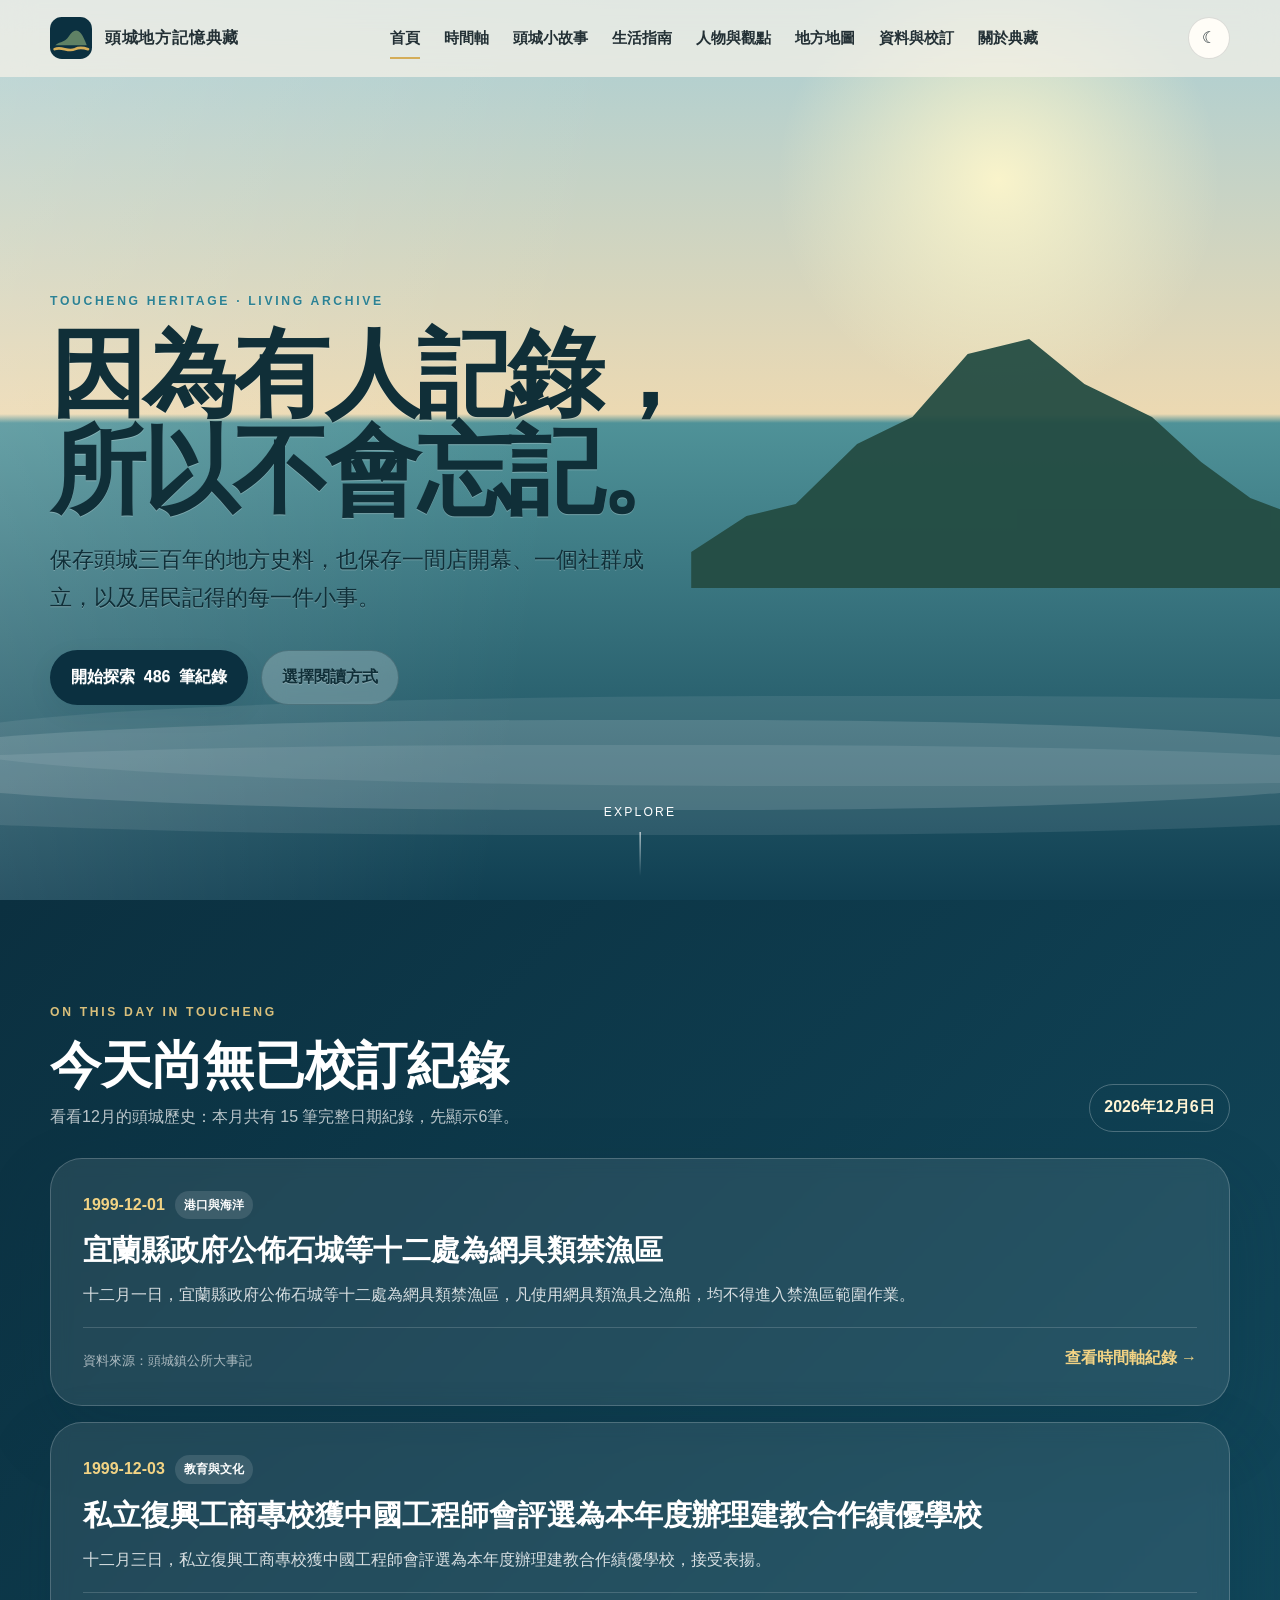
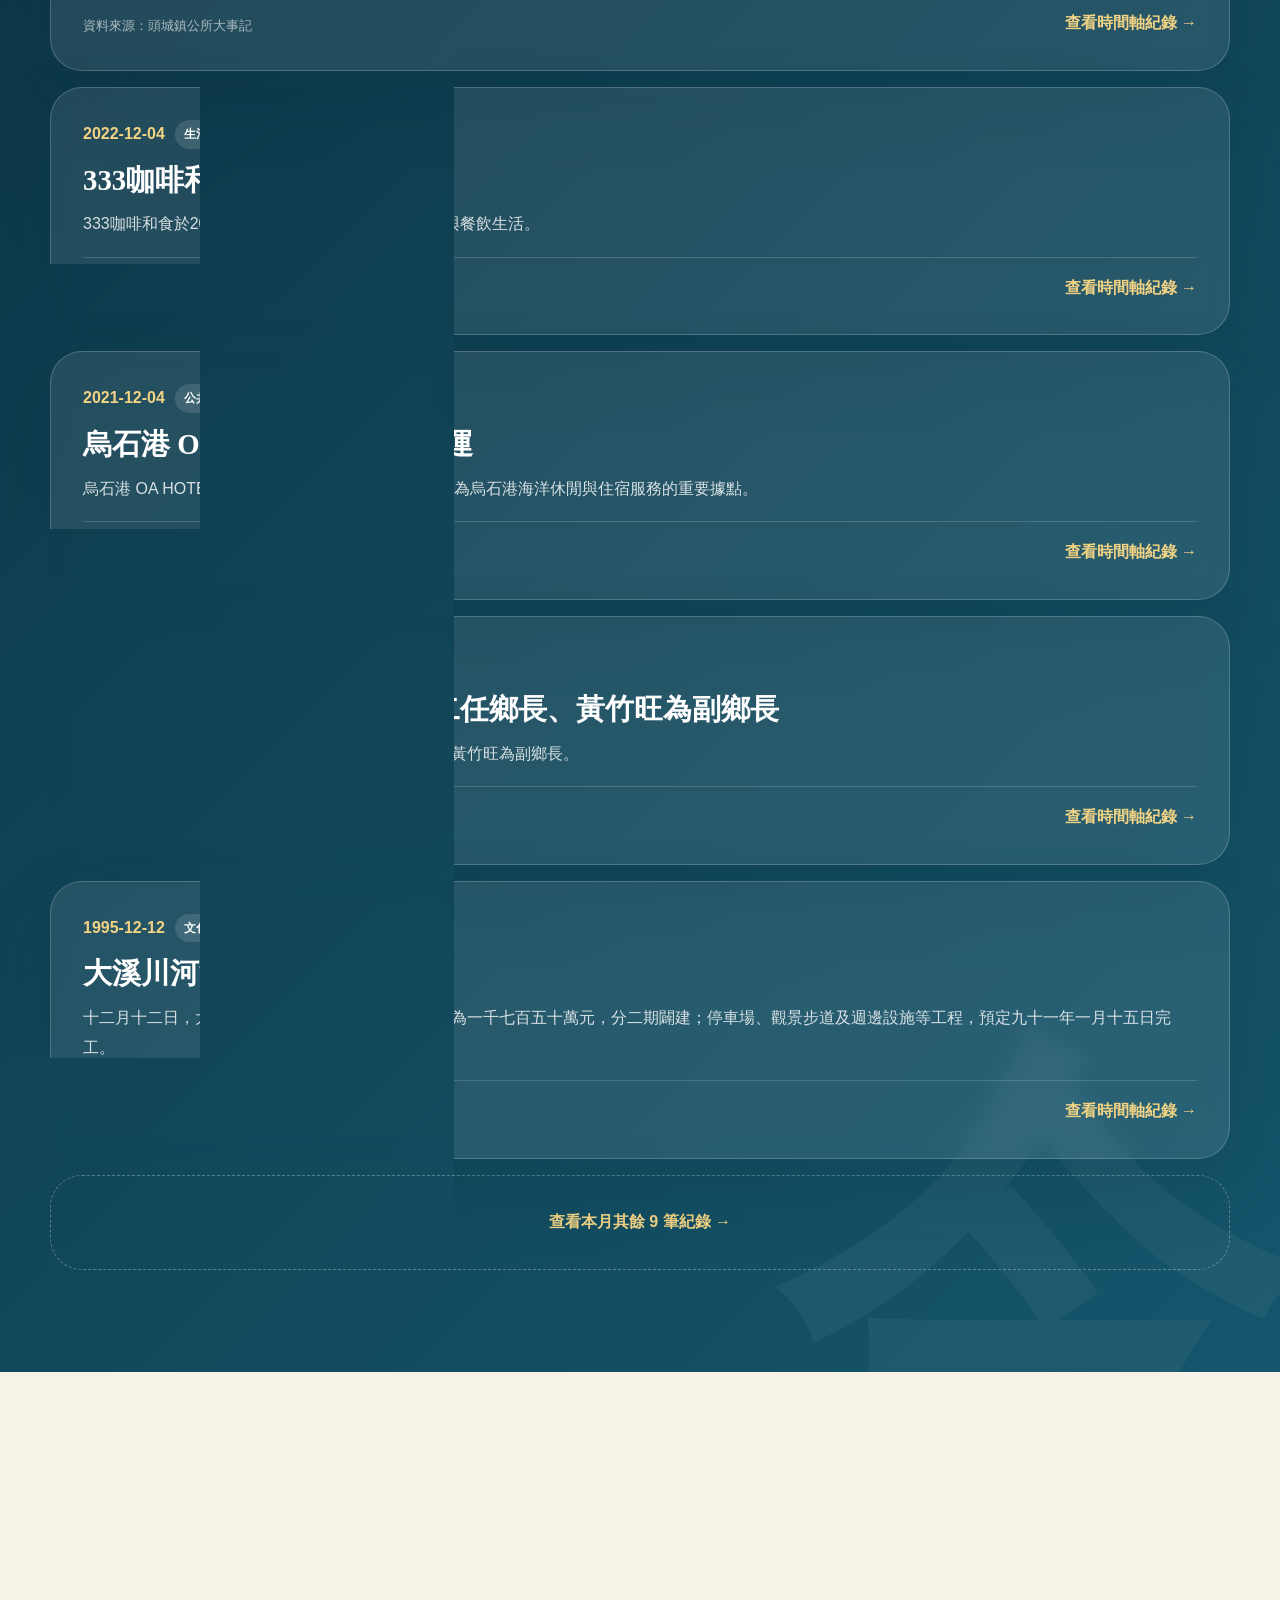
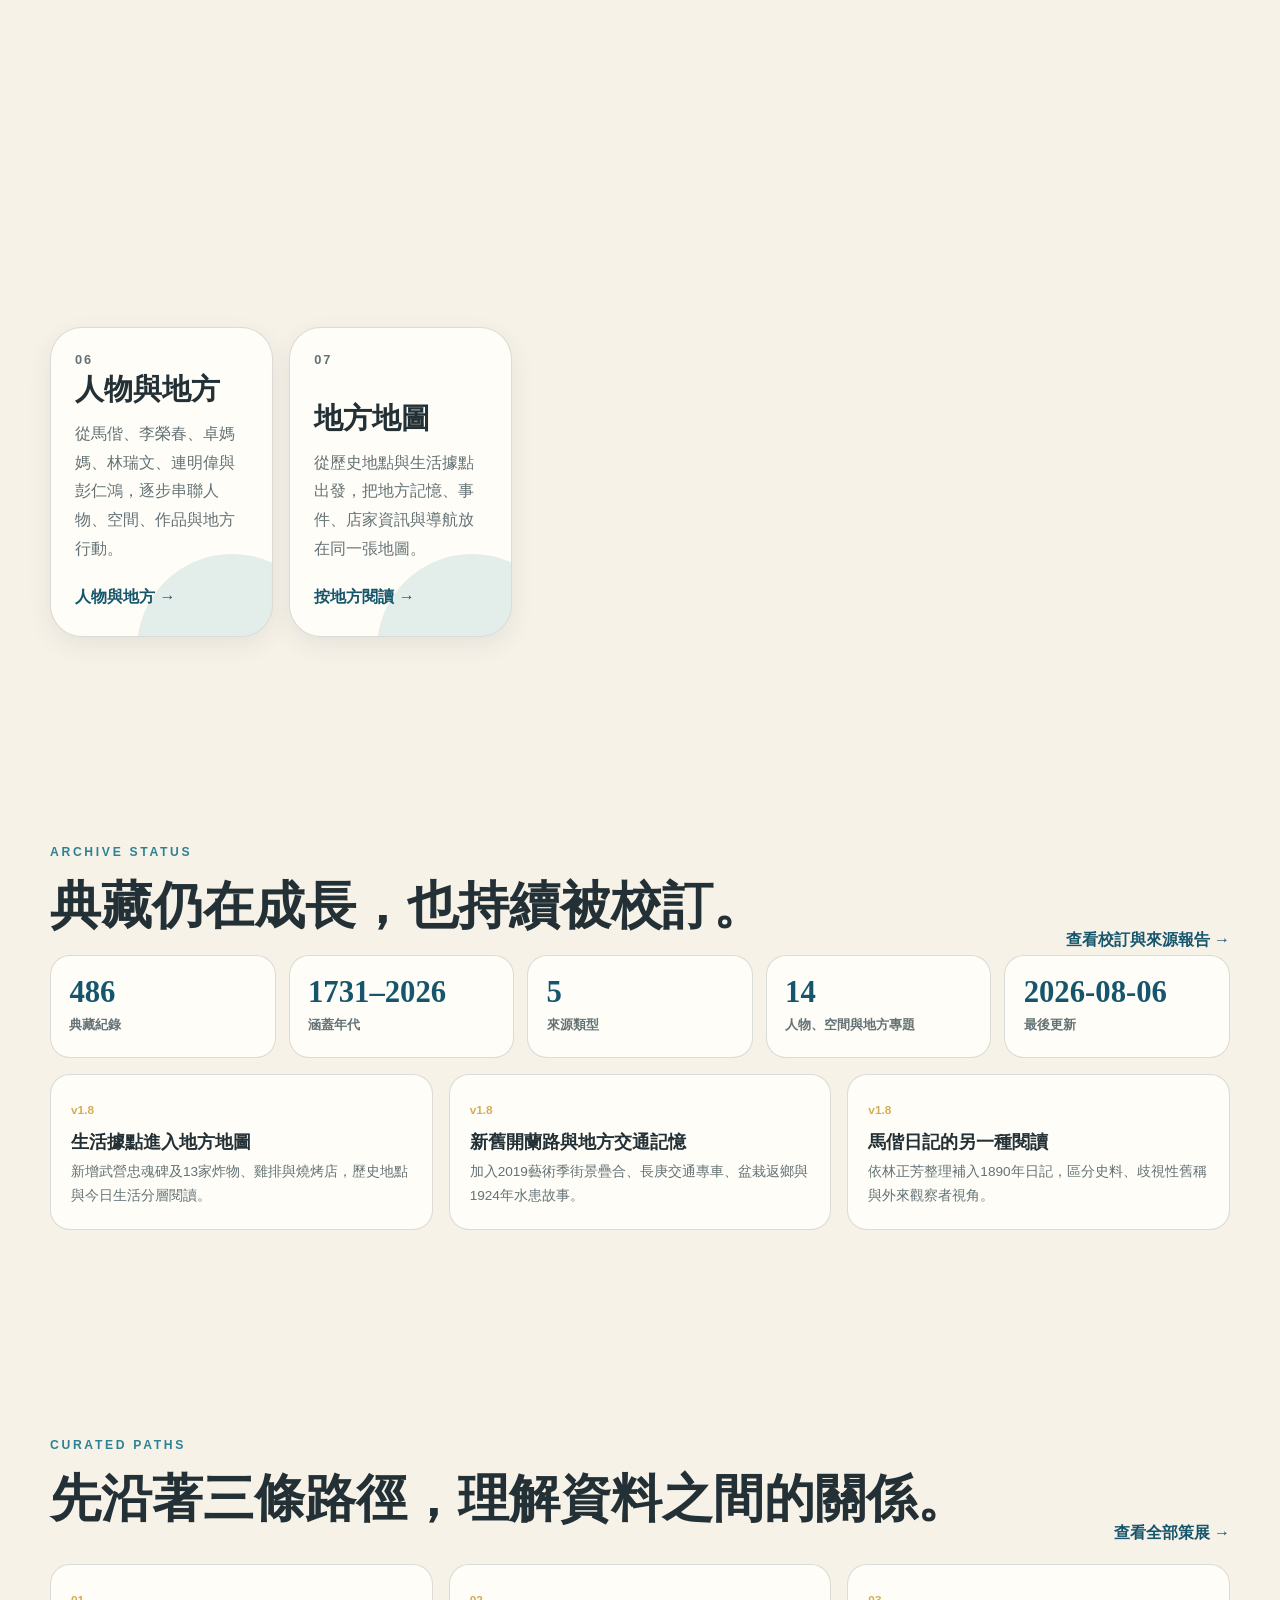
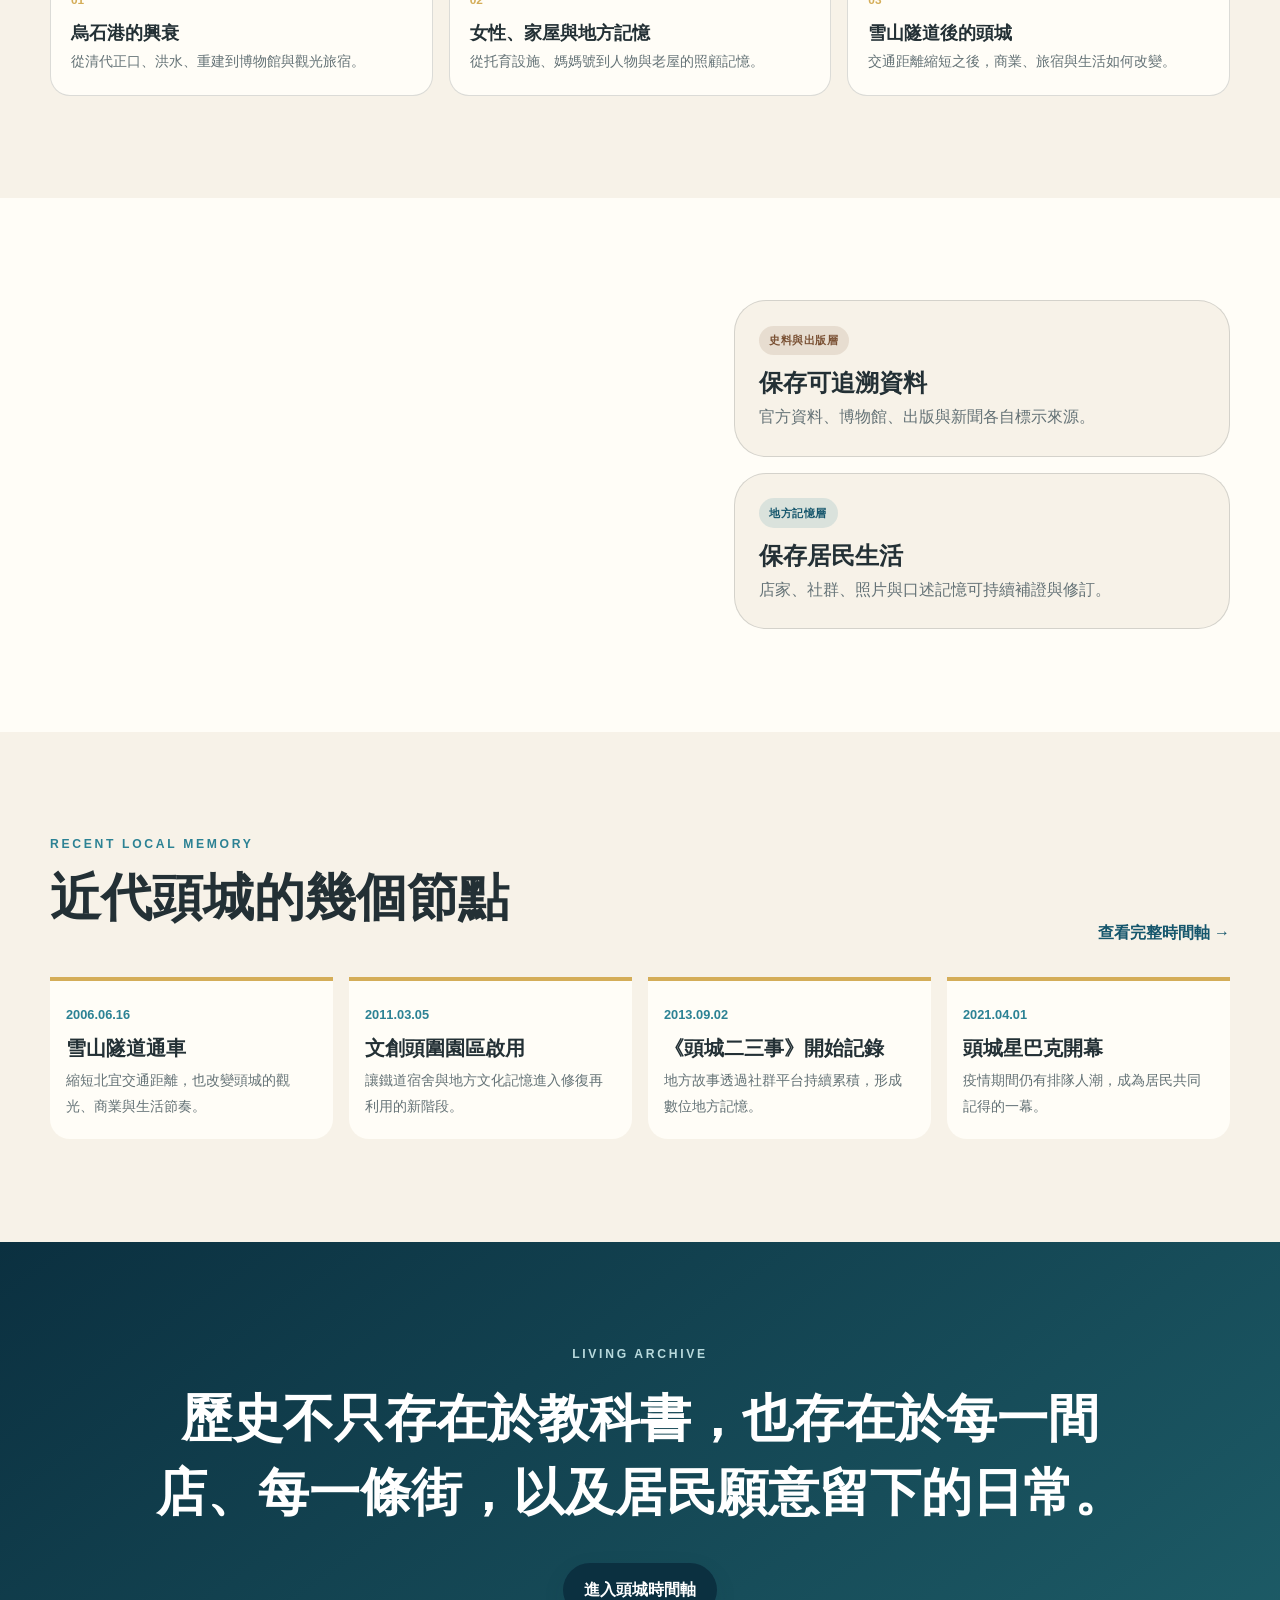
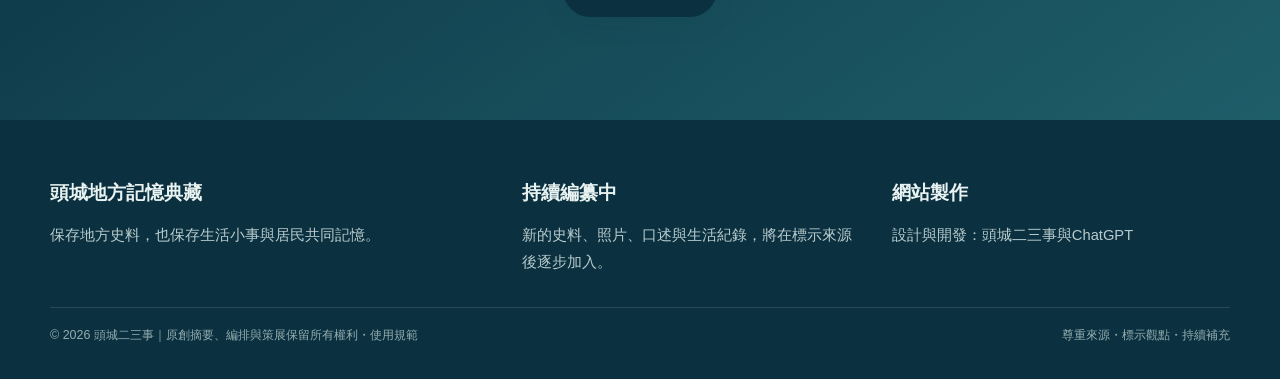
==== index.html @ 91474a71 "Add files via upload" ====
<!doctype html>
<html lang="zh-Hant" data-theme="light">
<head>
<meta charset="utf-8">
<meta name="viewport" content="width=device-width,initial-scale=1">
<title>頭城地方記憶典藏｜Toucheng Heritage</title>
<meta name="description" content="保存頭城地方史料、生活小事與共同記憶的持續編纂型數位典藏。">
<link rel="icon" href="favicon.svg">
<link rel="stylesheet" href="assets/css/style.css?v=1.8">
<script defer src="assets/data/site-meta.js?v=1.8"></script>
<script defer src="assets/js/app.js?v=1.8">
</script>
<script defer src="assets/js/history-today.js?v=1.8"></script>
</head>
<body>
<header class="site-header">
<div class="container nav">
<a class="brand" href="index.html">
<svg class="brand-mark" viewBox="0 0 64 64" aria-hidden="true">
<rect width="64" height="64" rx="18" fill="#0b3040"/>
<path d="M8 43c9-7 14-3 21-14 8-12 17-14 27 14H8z" fill="#5f8165"/>
<path d="M7 49c11-5 20 5 31 0 8-4 14-2 20 0" fill="none" stroke="#d4ad58" stroke-width="4" stroke-linecap="round"/>
</svg>
<span>頭城地方記憶典藏</span>
</a>
<nav class="nav-links" aria-label="主要導覽">
<a href="index.html" aria-current="page">首頁</a>
<a href="history.html">時間軸</a>
<a href="stories.html">頭城小故事</a>
<a href="guide.html">生活指南</a>
<a href="people.html">人物與觀點</a>
<a href="map.html">地方地圖</a><a href="audit.html">資料與校訂</a>
<a href="about.html">關於典藏</a>
</nav>
<div class="nav-actions">
<button class="icon-btn" data-theme-toggle aria-label="切換深色模式">☾</button>
<button class="icon-btn menu-btn" data-menu-toggle aria-label="開啟選單" aria-expanded="false">☰</button>
</div>
</div>
</header>
<main>
<section class="hero v3-hero">
<div class="hero-island" aria-hidden="true">
</div>
<div class="hero-wave" aria-hidden="true">
</div>
<div class="hero-content">
<div class="hero-copy reveal">
<p class="eyebrow">Toucheng Heritage · Living Archive</p>
<h1>因為有人記錄，<br>所以不會忘記。</h1>
<p class="hero-lead">保存頭城三百年的地方史料，也保存一間店開幕、一個社群成立，以及居民記得的每一件小事。</p>
<div class="hero-actions">
<a class="btn btn-primary" href="history.html">開始探索 <span id="homeHistoryCount" data-history-count>—</span> 筆紀錄</a>
<a class="btn btn-ghost" href="#explore">選擇閱讀方式</a>
</div>
</div>
</div>
<a class="scroll-cue" href="#explore">Explore</a>
</section>
<section class="section on-this-day-section" aria-labelledby="todayHeading">
<div class="container">
<div class="today-header">
<div><p class="eyebrow">On this day in Toucheng</p><h2 class="section-title" id="todayHeading" data-today-heading>歷史上的今天</h2><p data-today-note>正在翻閱今天的頭城記憶……</p></div>
<time class="today-current-date" data-today-date>—</time>
</div>
<div class="today-list" data-on-this-day aria-live="polite"><p class="today-loading">正在載入今日紀錄……</p></div>
</div>
</section>
<section class="section" id="explore">
<div class="container">
<p class="eyebrow reveal">Seven ways into Toucheng</p>
<h2 class="section-title reveal">用不同方法，讀一座城。</h2>
<div class="portal-grid">
<a class="portal-card history reveal" href="history.html">
<span>01</span>
<strong>地方歷史</strong>
<p>閱讀官方資料、地方出版、文學書寫與居民生活紀錄，並看見不同來源、觀點與待補證之處。</p>
<em>1731–2026 →</em>
</a>
<a class="portal-card culture reveal" href="history.html?category=文化資產與地景">
<span>02</span>
<strong>文化資產</strong>
<p>從廟宇、鐵道、港口、圖書館與文創園區理解地方變遷。</p>
<em>文化脈絡 →</em>
</a>
<a class="portal-card stories reveal" href="stories.html">
<span>03</span>
<strong>頭城小故事</strong>
<p>從七個車站、八個漁港，到早餐店與消失的店家記憶。</p>
<em>閱讀 16 則故事 →</em>
</a>
<a class="portal-card life reveal" href="history.html?category=地方記憶與社群">
<span>04</span>
<strong>頭城生活誌</strong>
<p>收錄商店開幕、社群成立與居民共同記得的日常。</p>
<em>生活小史 →</em>
</a>
<a class="portal-card guide reveal" href="guide.html">
<span>05</span>
<strong>頭城生活指南</strong>
<p>給新住民與居民的在地實用資訊，先從舊衣回收箱地圖開始。</p>
<em>快速上手 →</em>
</a>
<a class="portal-card place reveal" href="people.html">
<span>06</span>
<strong>人物與地方</strong>
<p>從馬偕、李榮春、卓媽媽、林瑞文、連明偉與彭仁鴻，逐步串聯人物、空間、作品與地方行動。</p>
<em>人物與地方 →</em>
</a>
<a class="portal-card place reveal" href="map.html">
<span>07</span>
<strong>地方地圖</strong>
<p>從歷史地點與生活據點出發，把地方記憶、事件、店家資訊與導航放在同一張地圖。</p>
<em>按地方閱讀 →</em>
</a>
</div>
</div>
</section>
<section class="section archive-dashboard"><div class="container"><div class="section-heading"><div><p class="eyebrow">Archive status</p><h2 class="section-title">典藏仍在成長，也持續被校訂。</h2></div><a class="text-link" href="audit.html">查看校訂與來源報告 →</a></div><div class="status-grid"><article><strong data-history-count>—</strong><span>典藏紀錄</span></article><article><strong data-site-coverage>—</strong><span>涵蓋年代</span></article><article><strong data-source-type-count>—</strong><span>來源類型</span></article><article><strong data-people-space-count>—</strong><span>人物、空間與地方專題</span></article><article><strong data-site-updated>—</strong><span>最後更新</span></article></div><div class="recent-update-grid"><article><time>v1.8</time><h3>生活據點進入地方地圖</h3><p>新增武營忠魂碑及13家炸物、雞排與燒烤店，歷史地點與今日生活分層閱讀。</p></article><article><time>v1.8</time><h3>新舊開蘭路與地方交通記憶</h3><p>加入2019藝術季街景疊合、長庚交通專車、盆栽返鄉與1924年水患故事。</p></article><article><time>v1.8</time><h3>馬偕日記的另一種閱讀</h3><p>依林正芳整理補入1890年日記，區分史料、歧視性舊稱與外來觀察者視角。</p></article></div></div></section>
<section class="section section-muted home-curations"><div class="container"><div class="section-heading"><div><p class="eyebrow">Curated paths</p><h2 class="section-title">先沿著三條路徑，理解資料之間的關係。</h2></div><a class="text-link" href="curations.html">查看全部策展 →</a></div><div class="curation-card-grid"><a href="curations.html#wushih-port"><span>01</span><h3>烏石港的興衰</h3><p>從清代正口、洪水、重建到博物館與觀光旅宿。</p></a><a href="curations.html#women-home"><span>02</span><h3>女性、家屋與地方記憶</h3><p>從托育設施、媽媽號到人物與老屋的照顧記憶。</p></a><a href="curations.html#after-snow-tunnel"><span>03</span><h3>雪山隧道後的頭城</h3><p>交通距離縮短之後，商業、旅宿與生活如何改變。</p></a></div></div></section>
<section class="section dual-archive">
<div class="container intro-grid">
<div class="intro-copy reveal">
<p class="eyebrow">Two layers, clearly separated</p>
<h2 class="section-title">史料、出版與地方記憶，<br>清楚標示來源。</h2>
<p>史料與出版層收錄官方資料、博物館、地方文史出版與新聞；地方記憶層收錄店家、社群、照片、口述與居民提供資料。莊錫財手稿仍保留為其中一項地方文史來源。</p>
</div>
<div class="layer-stack reveal">
<article>
<span class="source-badge manuscript">史料與出版層</span>
<h3>保存可追溯資料</h3>
<p>官方資料、博物館、出版與新聞各自標示來源。</p>
</article>
<article>
<span class="source-badge supplement">地方記憶層</span>
<h3>保存居民生活</h3>
<p>店家、社群、照片與口述記憶可持續補證與修訂。</p>
</article>
</div>
</div>
</section>
<section class="section recent-memory">
<div class="container">
<div class="section-heading reveal">
<div>
<p class="eyebrow">Recent local memory</p>
<h2 class="section-title">近代頭城的幾個節點</h2>
</div>
<a class="text-link" href="history.html">查看完整時間軸 →</a>
</div>
<div class="memory-strip">
<article class="reveal">
<time>2006.06.16</time>
<h3>雪山隧道通車</h3>
<p>縮短北宜交通距離，也改變頭城的觀光、商業與生活節奏。</p>
</article>
<article class="reveal">
<time>2011.03.05</time>
<h3>文創頭圍園區啟用</h3>
<p>讓鐵道宿舍與地方文化記憶進入修復再利用的新階段。</p>
</article>
<article class="reveal">
<time>2013.09.02</time>
<h3>《頭城二三事》開始記錄</h3>
<p>地方故事透過社群平台持續累積，形成數位地方記憶。</p>
</article>
<article class="reveal">
<time>2021.04.01</time>
<h3>頭城星巴克開幕</h3>
<p>疫情期間仍有排隊人潮，成為居民共同記得的一幕。</p>
</article>
</div>
</div>
</section>
<section class="section living-note">
<div class="container reveal">
<p class="eyebrow">Living Archive</p>
<blockquote>歷史不只存在於教科書，也存在於每一間店、每一條街，以及居民願意留下的日常。</blockquote>
<a class="btn btn-primary" href="history.html">進入頭城時間軸</a>
</div>
</section>
</main>
<footer class="site-footer">
<div class="container">
<div class="footer-grid">
<div>
<h3>頭城地方記憶典藏</h3>
<p>保存地方史料，也保存生活小事與居民共同記憶。</p>
</div>
<div>
<h3>持續編纂中</h3>
<p>新的史料、照片、口述與生活紀錄，將在標示來源後逐步加入。</p>
</div>
<div>
<h3>網站製作</h3>
<p>設計與開發：頭城二三事與ChatGPT</p>
</div>
</div>
<div class="footer-bottom">
<span>© 2026 頭城二三事｜原創摘要、編排與策展保留所有權利・<a href="copyright.html">使用規範</a></span>
<span>尊重來源・標示觀點・持續補充</span>
</div>
</div>
</footer>
</body>
</html>
---- assets/css/style.css ----
@import url('./variables.css');
@import url('./reset.css');
body{font-family:var(--sans);background:var(--color-paper);color:var(--color-ink);line-height:1.8;transition:background var(--transition),color var(--transition)}
.container{width:var(--container);margin-inline:auto}.section{padding:clamp(4.5rem,8vw,8rem) 0}.eyebrow{font-size:.76rem;letter-spacing:.22em;text-transform:uppercase;font-weight:800;color:var(--color-ocean-500)}
.site-header{position:fixed;inset:0 0 auto;z-index:50;background:rgba(247,242,232,.72);backdrop-filter:blur(16px);border-bottom:1px solid transparent;transition:var(--transition)}
[data-theme="dark"] .site-header{background:rgba(16,36,44,.75)}.site-header.scrolled{border-color:var(--color-line);box-shadow:var(--shadow-sm)}
.nav{height:76px;display:flex;align-items:center;justify-content:space-between;gap:1.5rem}.brand{display:flex;align-items:center;gap:.8rem;font-family:var(--serif);font-weight:900;letter-spacing:.05em}.brand-mark{width:42px;height:42px}.nav-links{display:flex;align-items:center;gap:1.5rem;font-size:.94rem;font-weight:700}.nav-links a{position:relative}.nav-links a::after{content:"";position:absolute;left:0;right:100%;bottom:-.45rem;height:2px;background:var(--color-rice);transition:var(--transition)}.nav-links a:hover::after,.nav-links a[aria-current="page"]::after{right:0}.nav-actions{display:flex;gap:.55rem}.icon-btn{width:42px;height:42px;border:1px solid var(--color-line);border-radius:999px;background:var(--color-paper-strong);color:var(--color-ink);display:grid;place-items:center;cursor:pointer;transition:var(--transition)}.icon-btn:hover{transform:translateY(-2px);box-shadow:var(--shadow-sm)}.menu-btn{display:none}
.hero{min-height:100svh;display:grid;place-items:center;position:relative;overflow:hidden;background:linear-gradient(180deg,#b7d6dc 0%,#e8d8b2 49%,#4d8a91 50%,#174d60 100%);isolation:isolate}.hero::before{content:"";position:absolute;inset:0;background:radial-gradient(circle at 78% 20%,rgba(255,247,203,.9),transparent 18%),linear-gradient(100deg,rgba(255,255,255,.15),transparent 45%);z-index:-3}.hero-island{position:absolute;width:min(48vw,700px);height:24vw;max-height:300px;min-height:130px;right:-2vw;top:32%;background:#244c43;clip-path:polygon(0 88%,9% 76%,17% 72%,27% 52%,36% 43%,45% 22%,55% 17%,64% 32%,75% 43%,83% 58%,91% 70%,100% 77%,100% 100%,0 100%);filter:drop-shadow(0 26px 30px rgba(0,0,0,.2));opacity:.95;z-index:-2}.hero-wave,.hero-wave::before,.hero-wave::after{position:absolute;left:-10%;width:120%;height:90px;border-radius:45%;background:rgba(255,255,255,.13);animation:wave 12s linear infinite}.hero-wave{bottom:10%;z-index:-1}.hero-wave::before,.hero-wave::after{content:""}.hero-wave::before{left:-10%;top:25px;animation-duration:17s;background:rgba(255,255,255,.09)}.hero-wave::after{left:5%;top:-24px;animation-duration:21s;background:rgba(255,255,255,.08)}@keyframes wave{to{transform:translateX(8%) rotate(2deg)}}
.hero-content{width:var(--container);padding-top:6rem;position:relative}.hero-copy{max-width:760px;color:#102f38;text-shadow:0 1px rgba(255,255,255,.25)}.hero h1{font-family:var(--serif);font-size:clamp(3rem,8vw,7.4rem);line-height:1.02;letter-spacing:-.045em;margin:.8rem 0 1.2rem}.hero-lead{font-size:clamp(1.05rem,2vw,1.35rem);max-width:620px}.hero-meta{display:flex;gap:1rem;align-items:center;margin-top:1.2rem;font-weight:800;letter-spacing:.12em}.hero-meta span{width:44px;height:1px;background:currentColor}.hero-actions{display:flex;gap:.8rem;flex-wrap:wrap;margin-top:2rem}.btn{min-height:50px;padding:.75rem 1.25rem;border-radius:999px;border:1px solid transparent;display:inline-flex;align-items:center;justify-content:center;gap:.55rem;font-weight:800;transition:var(--transition)}.btn-primary{background:var(--color-ocean-900);color:white;box-shadow:var(--shadow-sm)}.btn-primary:hover{transform:translateY(-3px);box-shadow:var(--shadow-lg)}.btn-ghost{border-color:rgba(16,47,56,.3);background:rgba(255,255,255,.22);backdrop-filter:blur(12px)}.scroll-cue{position:absolute;bottom:1.5rem;left:50%;transform:translateX(-50%);font-size:.76rem;letter-spacing:.18em;text-transform:uppercase;color:white;display:grid;gap:.5rem;place-items:center}.scroll-cue::after{content:"";width:1px;height:44px;background:linear-gradient(white,transparent)}
.intro-grid{display:grid;grid-template-columns:1.1fr .9fr;gap:clamp(2rem,6vw,6rem);align-items:start}.section-title{font-family:var(--serif);font-size:clamp(2rem,4vw,4rem);line-height:1.2;margin:.7rem 0 1.2rem}.intro-copy p{color:var(--color-muted);font-size:1.04rem}.source-note{background:var(--color-paper-strong);border:1px solid var(--color-line);border-radius:var(--radius-lg);padding:1.7rem;box-shadow:var(--shadow-sm)}.source-note h3{font-family:var(--serif);font-size:1.3rem;margin-bottom:.7rem}.source-note p{font-size:.95rem;color:var(--color-muted)}.source-tags{display:flex;flex-wrap:wrap;gap:.5rem;margin-top:1rem}.tag{font-size:.78rem;font-weight:800;padding:.35rem .7rem;border-radius:999px;background:rgba(44,130,148,.12);color:var(--color-ocean-700)}
.features{background:var(--color-paper-strong)}.card-grid{display:grid;grid-template-columns:repeat(4,1fr);gap:1rem;margin-top:2rem}.story-card{min-height:320px;border-radius:var(--radius-lg);padding:1.5rem;display:flex;flex-direction:column;justify-content:flex-end;position:relative;overflow:hidden;color:white;box-shadow:var(--shadow-sm);transition:var(--transition);isolation:isolate}.story-card:hover{transform:translateY(-8px);box-shadow:var(--shadow-lg)}.story-card::before{content:"";position:absolute;inset:0;background:linear-gradient(180deg,transparent 25%,rgba(6,24,31,.88));z-index:-1}.story-card::after{content:"";position:absolute;inset:0;z-index:-2;background:var(--card-bg)}.story-card:nth-child(1){--card-bg:radial-gradient(circle at 65% 25%,#d6b15b 0 9%,transparent 10%),linear-gradient(145deg,#466f59,#193f3b)}.story-card:nth-child(2){--card-bg:linear-gradient(160deg,#71b1b7,#164a5f)}.story-card:nth-child(3){--card-bg:radial-gradient(ellipse at 65% 45%,#416b56 0 22%,transparent 23%),linear-gradient(#a8d0d5 0 52%,#2a6d78 53%)}.story-card:nth-child(4){--card-bg:repeating-linear-gradient(90deg,#916d4e 0 14px,#6f5039 15px 28px)}.story-card h3{font-family:var(--serif);font-size:1.65rem}.story-card p{opacity:.8;font-size:.9rem}.card-index{position:absolute;top:1.25rem;right:1.25rem;font:800 .78rem var(--sans);letter-spacing:.15em}
.timeline-preview{display:grid;grid-template-columns:.7fr 1.3fr;gap:3rem;align-items:start}.timeline-years{font-family:var(--serif);font-size:clamp(3rem,7vw,6rem);line-height:1;color:var(--color-ocean-700);position:sticky;top:120px}.timeline-list{border-left:1px solid var(--color-line)}.timeline-item{padding:0 0 2.4rem 2rem;position:relative}.timeline-item::before{content:"";position:absolute;left:-7px;top:.5rem;width:13px;height:13px;border-radius:50%;background:var(--color-rice);box-shadow:0 0 0 6px var(--color-paper)}.timeline-item time{font-weight:900;color:var(--color-ocean-500)}.timeline-item h3{font-family:var(--serif);font-size:1.35rem;margin:.25rem 0}.timeline-item p{color:var(--color-muted)}
.page-hero{padding:10rem 0 5rem;background:linear-gradient(135deg,rgba(44,130,148,.14),rgba(212,173,88,.14))}.page-hero h1{font:900 clamp(2.5rem,6vw,5rem)/1.1 var(--serif)}.placeholder{min-height:45vh;display:grid;place-items:center;text-align:center;color:var(--color-muted)}
.site-footer{background:var(--color-ocean-900);color:#e9f3f1;padding:3.5rem 0 2rem}.footer-grid{display:grid;grid-template-columns:1.3fr 1fr 1fr;gap:2rem}.footer-grid h3{font-family:var(--serif);margin-bottom:.8rem}.footer-grid p,.footer-grid a{color:#b7cbcc;font-size:.92rem}.footer-bottom{border-top:1px solid rgba(255,255,255,.12);margin-top:2rem;padding-top:1rem;display:flex;justify-content:space-between;gap:1rem;font-size:.78rem;color:#93adaf}
.reveal{opacity:0;transform:translateY(25px);transition:700ms ease}.reveal.visible{opacity:1;transform:none}
@media(max-width:900px){.nav-links{position:fixed;inset:76px 1rem auto;background:var(--color-paper-strong);border:1px solid var(--color-line);border-radius:var(--radius-md);padding:1.2rem;display:none;flex-direction:column;align-items:stretch;box-shadow:var(--shadow-lg)}.nav-links.open{display:flex}.menu-btn{display:grid}.intro-grid,.timeline-preview{grid-template-columns:1fr}.card-grid{grid-template-columns:repeat(2,1fr)}.timeline-years{position:static}.footer-grid{grid-template-columns:1fr 1fr}}
@media(max-width:600px){.brand span{display:none}.hero h1{font-size:clamp(3rem,15vw,5rem)}.hero-island{width:92vw;height:44vw;right:-18vw;top:38%}.card-grid{grid-template-columns:1fr}.story-card{min-height:260px}.footer-grid{grid-template-columns:1fr}.footer-bottom{flex-direction:column}.section{padding:4rem 0}.nav{height:68px}.nav-links{inset:68px 1rem auto}.hero-actions .btn{width:100%}}
@media(prefers-reduced-motion:reduce){*,*::before,*::after{animation:none!important;scroll-behavior:auto!important;transition-duration:.01ms!important}}

/* Phase 2: searchable historical archive */
.history-hero{padding-bottom:4rem}.archive-stats{display:flex;flex-wrap:wrap;gap:.75rem;margin-top:1.5rem}.archive-stats span{border:1px solid var(--color-line);background:rgba(255,255,255,.25);border-radius:999px;padding:.45rem .85rem;font-size:.86rem}.archive-stats strong{color:var(--color-ocean-700);font-size:1.1rem}.archive-section{padding-top:3rem}.context-banner{display:grid;grid-template-columns:auto 1fr auto;gap:1.2rem;align-items:start;padding:1.5rem;border:1px solid rgba(212,173,88,.45);background:linear-gradient(135deg,rgba(212,173,88,.12),rgba(44,130,148,.08));border-radius:var(--radius-lg);margin-bottom:1.5rem}.context-icon{width:48px;height:48px;display:grid;place-items:center;border-radius:50%;background:var(--color-rice);color:#263439;font:900 1.2rem var(--serif)}.context-banner h2{font:900 1.25rem var(--serif);margin-bottom:.3rem}.context-banner p{color:var(--color-muted);font-size:.92rem}.text-link{white-space:nowrap;color:var(--color-ocean-700);font-weight:800}.archive-toolbar{position:relative;background:var(--color-paper-strong);border:1px solid var(--color-line);border-radius:var(--radius-lg);padding:1rem;box-shadow:var(--shadow-sm);margin-bottom:1rem}.search-field{height:58px;border:1px solid var(--color-line);border-radius:var(--radius-md);display:flex;align-items:center;gap:.8rem;padding:0 1rem;background:var(--color-paper)}.search-field span{font-size:1.6rem;color:var(--color-ocean-500)}.search-field input{flex:1;border:0;outline:0;background:transparent;color:var(--color-ink);font:700 1rem var(--sans);min-width:0}.search-field kbd{border:1px solid var(--color-line);border-bottom-width:2px;border-radius:.35rem;padding:.05rem .45rem;color:var(--color-muted);font-size:.75rem}.filter-row{display:grid;grid-template-columns:repeat(3,minmax(0,1fr)) auto;gap:.75rem;margin-top:.8rem}.filter-row label{display:grid;gap:.25rem;font-size:.74rem;font-weight:800;color:var(--color-muted)}.filter-row select{height:44px;border:1px solid var(--color-line);border-radius:.7rem;background:var(--color-paper);color:var(--color-ink);padding:0 .7rem}.btn-small{min-height:44px;align-self:end}.btn-reset{border-color:var(--color-line);background:transparent;color:var(--color-ink);cursor:pointer}.quick-tags{display:flex;flex-wrap:wrap;gap:.45rem;margin-top:.8rem}.tag-filter,.event-tag{border:1px solid var(--color-line);background:transparent;color:var(--color-muted);border-radius:999px;padding:.3rem .65rem;font:800 .73rem var(--sans);cursor:pointer;transition:var(--transition)}.tag-filter:hover,.tag-filter.active,.event-tag:hover{background:var(--color-ocean-700);border-color:var(--color-ocean-700);color:white}.results-bar{display:flex;justify-content:space-between;align-items:center;gap:1rem;padding:.7rem .2rem;color:var(--color-muted);font-size:.88rem}.view-toggle{border:0;background:transparent;color:var(--color-ocean-700);font-weight:800;cursor:pointer}.archive-layout{display:grid;grid-template-columns:170px minmax(0,1fr);gap:2rem;align-items:start}.year-index{position:sticky;top:95px;border-left:3px solid var(--color-rice);padding-left:1rem;max-height:calc(100vh - 120px);overflow:auto}.year-index h2{font:900 1rem var(--serif);margin-bottom:.6rem}.year-index div{display:grid}.year-index a{font-size:.8rem;color:var(--color-muted);padding:.22rem 0}.year-index a:hover{color:var(--color-ocean-700);transform:translateX(3px)}.history-results{display:grid;gap:1rem}.history-card{display:grid;grid-template-columns:120px minmax(0,1fr);border:1px solid var(--color-line);border-radius:var(--radius-lg);background:var(--color-paper-strong);overflow:hidden;box-shadow:var(--shadow-sm);scroll-margin-top:100px;transition:var(--transition)}.history-card:hover{box-shadow:var(--shadow-lg);transform:translateY(-2px)}.history-card:target{outline:3px solid var(--color-rice);outline-offset:3px}.event-year{background:linear-gradient(160deg,var(--color-ocean-900),var(--color-ocean-700));color:white;padding:1.25rem 1rem;display:flex;flex-direction:column;align-items:center;justify-content:flex-start}.event-year span{font:900 2rem/1 var(--serif)}.event-year small{opacity:.72;margin-top:.5rem}.event-body{padding:1.25rem 1.4rem}.event-heading{display:flex;justify-content:space-between;gap:1rem}.event-era{font-size:.75rem;font-weight:900;letter-spacing:.08em;color:var(--color-ocean-500)}.event-heading h2{font:900 1.35rem/1.45 var(--serif);margin:.15rem 0 .55rem}.permalink{border:0;background:transparent;color:var(--color-muted);font-size:1rem;cursor:pointer}.event-tags{display:flex;flex-wrap:wrap;gap:.35rem;margin-bottom:.7rem}.event-text{color:var(--color-muted);line-height:1.9}.event-text mark{background:rgba(212,173,88,.4);color:inherit;border-radius:.2rem;padding:0 .08rem}.source-details{margin-top:1rem;border-top:1px solid var(--color-line);padding-top:.8rem}.source-details summary{cursor:pointer;color:var(--color-ocean-700);font-weight:800;font-size:.83rem}.source-details dl{display:grid;grid-template-columns:repeat(3,1fr);gap:.7rem;margin:1rem 0}.source-details dl div{background:var(--color-paper);border-radius:.7rem;padding:.7rem}.source-details dt{font-size:.7rem;color:var(--color-muted);font-weight:800}.source-details dd{font-size:.82rem;font-weight:700}.source-details>p{font-size:.8rem;color:var(--color-muted)}.history-results.compact .event-text{display:-webkit-box;-webkit-line-clamp:2;-webkit-box-orient:vertical;overflow:hidden}.history-results.compact .source-details{display:none}.empty-state{text-align:center;padding:5rem 1rem;border:1px dashed var(--color-line);border-radius:var(--radius-lg)}.empty-state h2{font:900 1.6rem var(--serif)}.empty-state p{color:var(--color-muted);margin:.5rem 0 1.2rem}
@media(max-width:900px){.context-banner{grid-template-columns:auto 1fr}.context-banner .text-link{grid-column:2}.filter-row{grid-template-columns:1fr 1fr}.archive-layout{grid-template-columns:1fr}.year-index{position:static;display:none}.source-details dl{grid-template-columns:1fr}}
@media(max-width:600px){.context-banner{grid-template-columns:1fr}.context-banner .text-link{grid-column:1}.filter-row{grid-template-columns:1fr}.filter-row .btn{width:100%}.results-bar{align-items:flex-start;flex-direction:column}.history-card{grid-template-columns:1fr}.event-year{flex-direction:row;justify-content:space-between;align-items:center;padding:.8rem 1rem}.event-year span{font-size:1.6rem}.event-year small{margin:0}.event-body{padding:1rem}.search-field kbd{display:none}}

/* V3 — Living archive */
.v3-hero{background:linear-gradient(180deg,#a8ced5 0%,#ecd9b2 46%,#4f9298 47%,#103f52 100%)}
.v3-hero .hero-copy{max-width:900px}.v3-hero h1{font-size:clamp(3rem,7.5vw,7rem)}
.portal-grid{display:grid;grid-template-columns:repeat(4,1fr);gap:1rem;margin-top:2rem}.portal-card{min-height:310px;border:1px solid var(--color-line);border-radius:var(--radius-lg);padding:1.5rem;display:flex;flex-direction:column;background:var(--color-paper-strong);box-shadow:var(--shadow-sm);transition:var(--transition);position:relative;overflow:hidden}.portal-card::before{content:"";position:absolute;inset:auto -25% -35% auto;width:190px;height:190px;border-radius:50%;background:var(--portal-accent);opacity:.13}.portal-card:hover{transform:translateY(-7px);box-shadow:var(--shadow-lg)}.portal-card>span{font:900 .8rem var(--sans);letter-spacing:.15em;color:var(--color-muted)}.portal-card strong{font:900 1.8rem var(--serif);margin:auto 0 .6rem}.portal-card p{color:var(--color-muted)}.portal-card em{font-style:normal;font-weight:900;color:var(--color-ocean-700);margin-top:1.2rem}.portal-card.history{--portal-accent:#8d6747}.portal-card.culture{--portal-accent:#d4ad58}.portal-card.life{--portal-accent:#c87567}.portal-card.place{--portal-accent:#2c8294}
.dual-archive{background:var(--color-paper-strong)}.layer-stack{display:grid;gap:1rem}.layer-stack article{border:1px solid var(--color-line);border-radius:var(--radius-lg);padding:1.5rem;background:var(--color-paper)}.layer-stack h3{font:900 1.5rem var(--serif);margin:.75rem 0 .25rem}.layer-stack p{color:var(--color-muted)}.source-badge{display:inline-flex;border-radius:999px;padding:.28rem .68rem;font-size:.7rem;font-weight:900;letter-spacing:.04em}.source-badge.manuscript{background:rgba(141,103,71,.15);color:#7a5134}.source-badge.supplement{background:rgba(44,130,148,.14);color:var(--color-ocean-700)}.source-badge.official{background:rgba(54,126,89,.16);color:#2f6f4e}
.section-heading{display:flex;justify-content:space-between;align-items:end;gap:2rem}.memory-strip{display:grid;grid-template-columns:repeat(4,1fr);gap:1rem;margin-top:1.8rem}.memory-strip article{border-top:4px solid var(--color-rice);padding:1.2rem 1rem;background:var(--color-paper-strong);border-radius:0 0 var(--radius-md) var(--radius-md)}.memory-strip time{font-weight:900;color:var(--color-ocean-500);font-size:.8rem}.memory-strip h3{font:900 1.25rem var(--serif);margin:.4rem 0}.memory-strip p{color:var(--color-muted);font-size:.9rem}.living-note{text-align:center;background:linear-gradient(145deg,var(--color-ocean-900),#1e5e69);color:white}.living-note blockquote{font:900 clamp(1.8rem,4vw,4rem)/1.45 var(--serif);max-width:980px;margin:1rem auto 2rem}.living-note .eyebrow{color:#b9dadd}
.filter-row.v3{grid-template-columns:repeat(4,minmax(0,1fr)) auto}.result-actions{display:flex;align-items:center;gap:.8rem}.timeline-mode{position:relative}.timeline-mode::before{content:"";position:absolute;left:58px;top:0;bottom:0;width:2px;background:linear-gradient(var(--color-rice),var(--color-ocean-500))}.timeline-mode .history-card{position:relative}.timeline-mode .history-card::before{content:"";position:absolute;left:53px;top:32px;width:12px;height:12px;border-radius:50%;background:var(--color-rice);box-shadow:0 0 0 5px var(--color-paper-strong);z-index:2}.history-card.supplement{border-left:4px solid var(--color-ocean-500)}.history-card.manuscript{border-left:4px solid #8d6747}.event-year span{font-size:1.5rem;text-align:center}.why-note{display:grid;grid-template-columns:auto 1fr;gap:.6rem;margin-top:1rem;padding:.8rem 1rem;border-radius:.8rem;background:rgba(212,173,88,.09);font-size:.84rem}.why-note strong{color:var(--color-ocean-700)}.why-note span{color:var(--color-muted)}
@media(max-width:1000px){.portal-grid,.memory-strip{grid-template-columns:repeat(2,1fr)}.filter-row.v3{grid-template-columns:repeat(2,1fr)}.timeline-mode::before,.timeline-mode .history-card::before{display:none}}
@media(max-width:600px){.portal-grid,.memory-strip{grid-template-columns:1fr}.portal-card{min-height:240px}.section-heading{align-items:flex-start;flex-direction:column}.result-actions{width:100%;justify-content:space-between}.filter-row.v3{grid-template-columns:1fr}.why-note{grid-template-columns:1fr}.v3-hero h1{font-size:clamp(2.7rem,13vw,4.5rem)}}

/* V4 — 頭城小故事整合 */
.portal-grid{grid-template-columns:repeat(5,1fr)}.portal-card.stories{--portal-accent:#ee704c}.portal-card.stories strong{color:var(--color-ocean-900)}
.stories-hero{background:linear-gradient(125deg,#0b3040,#176577 58%,#d5ad58);color:white;padding:clamp(8rem,16vw,12rem) 0 5rem;position:relative;overflow:hidden}.stories-hero::after{content:"";position:absolute;width:360px;height:360px;border:58px solid rgba(185,218,221,.25);border-radius:50%;right:-100px;bottom:-210px}.stories-hero h1{font:900 clamp(3rem,8vw,7rem)/1.02 var(--serif);margin:.7rem 0 1rem}.stories-hero>div>p:not(.eyebrow){font-size:1.1rem;max-width:640px}.stories-hero .eyebrow{color:#dcecee}.story-stats{display:flex;gap:2rem;flex-wrap:wrap;margin-top:2rem}.story-stats span{display:grid;font-size:.8rem;letter-spacing:.08em;opacity:.9}.story-stats strong{font:900 2rem/1 var(--serif)}.stories-archive{padding-top:2rem}.story-tools{display:grid;gap:1rem;margin:2rem 0}.story-count{font-size:.85rem;color:var(--color-muted)}.archive-story-grid{display:grid;grid-template-columns:repeat(12,1fr);gap:1rem}.archive-story-card{grid-column:span 4;min-height:290px;border:1px solid var(--color-line);border-radius:var(--radius-lg);padding:1.4rem;background:var(--color-paper-strong);display:flex;flex-direction:column;cursor:pointer;transition:var(--transition);position:relative;overflow:hidden}.archive-story-card:nth-child(5n+1){grid-column:span 8;background:linear-gradient(145deg,var(--color-ocean-900),var(--color-ocean-700));color:white}.archive-story-card:nth-child(5n+3){background:rgba(185,218,221,.48)}.archive-story-card:nth-child(5n+4){background:rgba(238,112,76,.12)}.archive-story-card:hover{transform:translateY(-6px);box-shadow:var(--shadow-lg)}.story-number{font:italic 1.05rem var(--serif);opacity:.68}.story-category{font-size:.72rem;font-weight:900;letter-spacing:.1em;color:var(--color-ocean-500);margin-top:1.25rem}.archive-story-card:nth-child(5n+1) .story-category{color:#dcecee}.archive-story-card h2{font:900 1.35rem/1.42 var(--serif);margin:.35rem 0 .7rem}.archive-story-card>p{font-size:.9rem;color:var(--color-muted);display:-webkit-box;-webkit-line-clamp:3;-webkit-box-orient:vertical;overflow:hidden}.archive-story-card:nth-child(5n+1)>p{color:rgba(255,255,255,.8)}.story-card-footer{margin-top:auto;padding-top:1.2rem;display:flex;justify-content:space-between;align-items:center;font-size:.76rem;font-weight:800}.story-card-footer button{border:0;background:transparent;color:inherit;font-weight:900;cursor:pointer}.story-dialog{border:0;padding:0;background:transparent;max-width:min(720px,calc(100% - 2rem));color:var(--color-ink)}.story-dialog::backdrop{background:rgba(6,23,33,.72);backdrop-filter:blur(5px)}.story-dialog article{position:relative;background:var(--color-paper-strong);padding:clamp(1.5rem,5vw,3.5rem);border-radius:var(--radius-lg);box-shadow:0 28px 90px rgba(0,0,0,.34)}.dialog-close{position:absolute;right:1rem;top:.8rem;width:42px;height:42px;border:0;background:transparent;color:var(--color-ink);font-size:2rem;cursor:pointer}.story-dialog-category{font-size:.75rem;font-weight:900;letter-spacing:.12em;color:var(--color-ocean-500);margin-top:1.2rem}.story-dialog h2{font:900 clamp(1.8rem,5vw,3rem)/1.3 var(--serif);margin:.35rem 2rem 1rem 0}.story-dialog-content{font-size:1.05rem;color:var(--color-muted);white-space:pre-line}.story-dialog ul{margin:1rem 0;padding-left:1.4rem}.story-dialog li{margin:.35rem 0}.story-related{margin:1.5rem 0;padding:1rem;border-radius:var(--radius-md);background:rgba(212,173,88,.1)}.story-related p{color:var(--color-muted);margin-top:.3rem}.context-banner{display:grid;grid-template-columns:auto 1fr auto;align-items:center;gap:1rem;border:1px solid var(--color-line);border-radius:var(--radius-lg);padding:1rem 1.2rem;background:var(--color-paper-strong)}.context-banner p{font-size:.85rem;color:var(--color-muted)}
@media(max-width:1100px){.portal-grid{grid-template-columns:repeat(3,1fr)}.archive-story-card{grid-column:span 6}.archive-story-card:nth-child(5n+1){grid-column:span 12}}
@media(max-width:700px){.portal-grid{grid-template-columns:1fr}.archive-story-grid{grid-template-columns:1fr}.archive-story-card,.archive-story-card:nth-child(5n+1){grid-column:auto}.context-banner{grid-template-columns:1fr}.story-stats{gap:1.2rem}.stories-hero{padding-top:7rem}}

/* V4.2 — 頭城生活指南 */
.guide-hero{background:linear-gradient(135deg,var(--color-ocean-900),var(--color-ocean-700));color:#fff}
.guide-layout{display:grid;grid-template-columns:minmax(220px,280px) minmax(0,1fr);gap:clamp(28px,5vw,68px);align-items:start}
.guide-sidebar{position:sticky;top:104px}
.guide-sidebar h2{margin:.35rem 0 1.2rem}
.guide-category{width:100%;display:grid;grid-template-columns:42px 1fr;text-align:left;gap:2px 12px;padding:18px;border:1px solid var(--color-line);border-radius:20px;background:var(--color-surface);color:var(--color-text);cursor:pointer}
.guide-category span{grid-row:1/3;font-size:1.55rem}.guide-category b{font-size:1rem}.guide-category small{color:var(--color-muted)}
.guide-category.is-active{border-color:var(--color-ocean-500);box-shadow:var(--shadow-sm)}
.guide-coming{margin-top:18px;padding:18px;border:1px dashed var(--color-line);border-radius:18px;color:var(--color-muted)}
.guide-coming p{margin:.4rem 0 0;font-size:.9rem}
.guide-feature{min-width:0}.guide-feature-head{display:flex;justify-content:space-between;align-items:end;gap:24px;margin-bottom:24px}.guide-feature-head h2{font-size:clamp(2rem,4vw,3.25rem);margin:.35rem 0}.guide-feature-head p{max-width:720px}
.guide-map-frame{overflow:hidden;border:1px solid var(--color-line);border-radius:26px;box-shadow:var(--shadow-md);background:var(--color-surface)}
.guide-map-frame iframe{display:block;width:100%;height:min(68vh,650px);min-height:460px;border:0}
.guide-notices{display:grid;grid-template-columns:repeat(3,1fr);gap:16px;margin:22px 0 44px}.guide-notices article{padding:20px;border:1px solid var(--color-line);border-radius:18px;background:var(--color-surface)}.guide-notices h3{margin:0 0 .55rem;font-size:1rem}.guide-notices p{margin:0;color:var(--color-muted);font-size:.92rem}
.guide-list-section{padding:28px;border:1px solid var(--color-line);border-radius:24px;background:var(--color-surface)}.guide-list-section .section-title{font-size:clamp(1.5rem,3vw,2.2rem)}
.status-chip{display:inline-flex;align-items:center;padding:5px 10px;border-radius:999px;background:var(--color-paper);border:1px solid var(--color-line);font-size:.76rem;font-weight:700;color:var(--color-muted)}
.guide-empty{margin:0;color:var(--color-muted)}.guide-items{display:grid;gap:12px}.guide-item{display:flex;justify-content:space-between;gap:18px;align-items:center;padding:18px;border-top:1px solid var(--color-line)}.guide-item h3{margin:.4rem 0}.guide-item p,.guide-item small{color:var(--color-muted)}
.editorial-note{margin-top:22px;padding:20px 22px;border-left:4px solid var(--color-rice);background:var(--color-paper);border-radius:0 16px 16px 0}.editorial-note p{margin:.4rem 0 0;color:var(--color-muted)}
@media(max-width:900px){.guide-layout{grid-template-columns:1fr}.guide-sidebar{position:static}.guide-feature-head{align-items:start;flex-direction:column}.guide-notices{grid-template-columns:1fr}.guide-map-frame iframe{min-height:520px}}
@media(max-width:560px){.guide-map-frame iframe{min-height:430px}.guide-list-section{padding:20px}.guide-item{align-items:flex-start;flex-direction:column}}

/* V4.3 content pages */
.profile-layout{display:grid;grid-template-columns:minmax(0,1.7fr) minmax(260px,.8fr);gap:3rem;align-items:start}.profile-main>p{font-size:1.08rem;line-height:1.9}.profile-aside{display:grid;gap:1rem}.fact-card,.quote-panel,.source-panel,.principle-grid article,.insight-grid article{background:var(--color-paper-strong);border:1px solid var(--color-line);border-radius:var(--radius-lg);box-shadow:var(--shadow-sm)}.fact-card{padding:1.25rem}.fact-card span{display:block;color:var(--color-rice);font-family:var(--serif);font-size:2rem;font-weight:700}.fact-card strong{font-size:1.05rem}.fact-card p{margin:.35rem 0 0;color:var(--color-muted)}.quote-panel{margin-top:2rem;padding:1.5rem;border-left:5px solid var(--color-rice)}.quote-panel p{margin:0;font-family:var(--serif);font-size:1.15rem}.soft-section{background:var(--color-paper)}.insight-grid,.principle-grid{display:grid;grid-template-columns:repeat(3,minmax(0,1fr));gap:1.25rem}.insight-grid article,.principle-grid article{padding:1.5rem}.insight-grid h3,.principle-grid h3{margin:.25rem 0 .65rem}.principle-grid span{font-family:var(--serif);font-size:1.7rem;color:var(--color-rice)}.manifesto{max-width:900px}.manifesto>p{font-size:1.08rem;line-height:1.9}.collaboration{display:grid;grid-template-columns:.8fr 1.4fr;gap:3rem;align-items:start}.collaboration p{font-size:1.05rem;line-height:1.85}.source-panel{padding:clamp(1.4rem,4vw,2.4rem)}.small-note{color:var(--color-muted);font-size:.92rem}.archive-numbers{display:grid;grid-template-columns:repeat(4,minmax(0,1fr));gap:1rem;margin:1.5rem 0}.archive-numbers div{padding:1rem;background:var(--color-paper);border-radius:var(--radius-md)}.archive-numbers strong{display:block;font-family:var(--serif);font-size:1.7rem}.archive-numbers span{color:var(--color-muted);font-size:.9rem}@media(max-width:900px){.profile-layout,.collaboration{grid-template-columns:1fr}.insight-grid,.principle-grid{grid-template-columns:1fr 1fr}.archive-numbers{grid-template-columns:1fr 1fr}}@media(max-width:600px){.insight-grid,.principle-grid,.archive-numbers{grid-template-columns:1fr}}

/* v1.1 guide directory */
.guide-category-list{display:grid;gap:10px}.guide-directory{margin-bottom:52px}.guide-search{display:block;margin:0 0 22px}.guide-search span{display:block;font-weight:700;margin-bottom:8px}.guide-search input{width:100%;padding:15px 17px;border:1px solid var(--color-line);border-radius:16px;background:var(--color-surface);color:var(--color-text);font:inherit}.guide-items-grid{display:grid;gap:14px}.guide-item-card{display:flex;justify-content:space-between;align-items:center;gap:24px;padding:22px;border:1px solid var(--color-line);border-radius:20px;background:var(--color-surface);box-shadow:var(--shadow-sm)}.guide-item-main{min-width:0}.guide-item-meta{display:flex;gap:8px;flex-wrap:wrap}.guide-item-card h3{margin:.7rem 0 .35rem;font-size:1.25rem}.guide-item-card p{margin:.25rem 0;color:var(--color-muted)}.guide-item-card small{display:block;margin-top:.55rem;color:var(--color-muted)}.guide-item-actions{display:flex;gap:9px;flex-wrap:wrap;justify-content:flex-end}.guide-feature{margin-top:52px}@media(max-width:700px){.guide-item-card{align-items:flex-start;flex-direction:column}.guide-item-actions{justify-content:flex-start}}

/* v1.2 timeline readability */
.timeline-mode::before,
.timeline-mode .history-card::before{display:none!important}
.timeline-mode{padding-left:0}
.history-card .event-year{position:relative;z-index:1}
.then-now-grid{display:grid;grid-template-columns:repeat(2,minmax(0,1fr));gap:1rem;margin-top:1rem}
.then-now-grid figure{margin:0;border:1px solid var(--color-line);border-radius:var(--radius-md);overflow:hidden;background:var(--color-paper-strong)}
.then-now-grid img{width:100%;aspect-ratio:16/10;object-fit:cover}
.then-now-grid figcaption{padding:.75rem 1rem;color:var(--color-muted);font-size:.85rem}
@media(max-width:700px){.then-now-grid{grid-template-columns:1fr}}

/* people, about and guide refinements */
.people-directory-section{padding-bottom:2rem}.people-directory{display:grid;grid-template-columns:repeat(3,minmax(0,1fr));gap:1.25rem}.people-entry-card{display:flex;min-height:245px;flex-direction:column;align-items:flex-start;padding:1.6rem;border:1px solid var(--color-line);border-radius:var(--radius-lg);background:var(--color-paper-strong);box-shadow:var(--shadow-sm);transition:var(--transition)}.people-entry-card:hover{transform:translateY(-5px);box-shadow:var(--shadow-lg)}.people-entry-card h3{font:900 1.8rem var(--serif);margin:1rem 0 .5rem}.people-entry-card p{color:var(--color-muted)}.people-entry-card strong{margin-top:auto;padding-top:1.2rem;color:var(--color-ocean-700)}.people-sticky-nav{position:sticky;top:68px;z-index:20;border-block:1px solid var(--color-line);background:color-mix(in srgb,var(--color-paper-strong) 92%,transparent);backdrop-filter:blur(10px)}.people-sticky-nav .container{display:flex;align-items:center;gap:.55rem;overflow-x:auto;padding-block:.72rem;white-space:nowrap}.people-sticky-nav a{font-weight:900;color:var(--color-ocean-700)}.people-sticky-nav span{color:var(--color-line)}#li-rongchun,#zhuo-mama,#lin-ruiwen,#lian-mingwei,#peng-renhong,#yuan-he-cheng{scroll-margin-top:126px}.person-section .profile-source{margin-top:2rem}.profile-links{display:flex;flex-wrap:wrap;gap:.7rem;margin-top:1.2rem}.video-embed{position:relative;aspect-ratio:16/9;margin-top:1.5rem;border-radius:var(--radius-lg);overflow:hidden;background:#000}.video-embed iframe{width:100%;height:100%;border:0}.book-cover{width:min(100%,280px);margin-inline:auto;border-radius:8px;box-shadow:var(--shadow-lg)}.book-aside{justify-items:stretch}.source-badge.news{background:#e8edf7;color:#304a73}.source-badge.oral{background:#efe7dc;color:#6f4f34}.about-toucheng23-copy p{font-size:1.05rem;line-height:1.9}.about-link-row{display:flex;flex-wrap:wrap;gap:.7rem;margin-top:1.5rem}.guide-image-link{display:grid;grid-template-columns:82px 1fr;align-items:center;gap:12px;width:min(100%,360px);margin-top:1rem;padding:10px;border:1px solid var(--color-line);border-radius:14px;background:var(--color-paper)}.guide-image-link img{width:82px;height:82px;object-fit:cover;border-radius:9px}.guide-image-link span{font-weight:800;color:var(--color-ocean-700)}
@media(max-width:900px){.people-directory{grid-template-columns:repeat(2,minmax(0,1fr))}}@media(max-width:700px){.people-directory{grid-template-columns:1fr}.people-entry-card{min-height:210px}.people-sticky-nav{top:60px}}

/* v1.61: 地方文化紀錄與完整年代索引 */
#local-cultural-records,#dakenggu-culture,#guishan-symbol,#dongyue-artifact{scroll-margin-top:126px}.local-record-directory{margin-top:3rem;padding-top:2rem;border-top:1px solid var(--color-line)}.local-record-directory>p:not(.eyebrow){max-width:760px;color:var(--color-muted);margin:.6rem 0 1.4rem}.local-record-links .people-entry-card{min-height:225px}.local-cultural-section{background:var(--color-paper)}.local-record-grid{display:grid;gap:1.25rem}.local-record-card{padding:clamp(1.4rem,4vw,2.2rem);border:1px solid var(--color-line);border-radius:var(--radius-lg);background:var(--color-paper-strong);box-shadow:var(--shadow-sm)}.local-record-heading{display:flex;align-items:center;gap:1rem;flex-wrap:wrap}.local-record-heading h3{font:900 clamp(1.35rem,3vw,1.8rem) var(--serif)}.local-record-card>p{color:var(--color-muted);line-height:1.9}.record-tags{display:flex;flex-wrap:wrap;gap:.45rem;margin-top:1rem}.record-tags span{border:1px solid var(--color-line);border-radius:999px;padding:.3rem .65rem;font-size:.75rem;font-weight:800}.local-record-source{margin-top:1.2rem;padding-top:1rem;border-top:1px solid var(--color-line);font-size:.88rem}.local-record-source a{color:var(--color-ocean-700);font-weight:800}.decade-jump-label{display:block;margin:.2rem 0 .35rem;color:var(--color-muted);font-size:.72rem;font-weight:800}.decade-jump{width:100%;height:38px;margin-bottom:.75rem;padding:0 .45rem;border:1px solid var(--color-line);border-radius:.55rem;background:var(--color-paper-strong);color:var(--color-ink)}.decade-group+.decade-group{margin-top:.8rem}.year-index .decade-group h3{margin:.15rem 0 .25rem;color:var(--color-ink);font:900 .78rem var(--serif)}.year-index .decade-group button{display:flex;justify-content:space-between;gap:.4rem;width:100%;padding:.25rem 0;border:0;background:transparent;color:var(--color-muted);font:inherit;text-align:left;cursor:pointer;transition:var(--transition)}.year-index .decade-group button:hover{color:var(--color-ocean-700);transform:translateX(3px)}.year-index .decade-group button span{font-size:.8rem}.year-index .decade-group button small{font-size:.68rem;white-space:nowrap}
.surfing-feature{scroll-margin-top:126px;background:linear-gradient(180deg,var(--color-paper),var(--color-bg))}.surfing-intro{margin-bottom:2rem}.surfing-story-grid{display:grid;grid-template-columns:repeat(2,minmax(0,1fr));gap:1.25rem}.surfing-impact-grid{display:grid;grid-template-columns:repeat(2,minmax(0,1fr));gap:1.25rem;margin:2rem 0}.surfing-impact-grid article{padding:1.6rem;border:1px solid var(--color-line);border-radius:var(--radius-lg);background:var(--color-paper-strong);box-shadow:var(--shadow-sm)}.surfing-impact-grid article:first-child{border-top:4px solid var(--color-ocean-500)}.surfing-impact-grid article:last-child{border-top:4px solid var(--color-rice)}.surfing-impact-grid h3{font:900 1.35rem var(--serif)}.surfing-impact-grid ul,.source-list{padding-left:1.2rem;color:var(--color-muted);line-height:1.85}.surfing-subheading{margin-top:3rem}.surfing-voices{grid-template-columns:repeat(5,minmax(0,1fr))}.surfing-voices article{padding:1.2rem}.surfing-research-note{border-left:5px solid var(--color-rice)}.source-list a{font-weight:800;color:var(--color-ocean-700)}@media(max-width:1000px){.surfing-voices{grid-template-columns:repeat(2,minmax(0,1fr))}}@media(max-width:760px){.surfing-story-grid,.surfing-impact-grid,.surfing-voices{grid-template-columns:1fr}}
@media(max-width:900px){.archive-layout{grid-template-columns:1fr}.year-index{position:static;display:block;max-height:none;margin-bottom:.5rem;padding:1rem;border:1px solid var(--color-line);border-left:3px solid var(--color-rice);border-radius:var(--radius-md);background:var(--color-paper-strong)}.year-index>h2,.year-index>div{display:none}.year-index .decade-jump{margin-bottom:0}}

/* 首頁「歷史上的今天」 */
.on-this-day-section{position:relative;overflow:hidden;background:linear-gradient(135deg,var(--color-ocean-900),var(--color-ocean-700));color:white}.on-this-day-section:after{content:"今";position:absolute;right:-.03em;bottom:-.35em;color:rgba(255,255,255,.045);font:900 min(42vw,520px)/1 var(--serif);pointer-events:none}.on-this-day-section .container{position:relative;z-index:1}.today-header{display:flex;justify-content:space-between;align-items:end;gap:2rem;margin-bottom:1.6rem}.today-header .eyebrow{color:#d9bf7b}.today-header .section-title{color:white;margin-bottom:.4rem}.today-header p:last-child{color:rgba(255,255,255,.72)}.today-current-date{flex:none;padding:.55rem .9rem;border:1px solid rgba(255,255,255,.25);border-radius:999px;color:#fff4d4;font-weight:800}.today-list{display:grid;gap:1rem}.today-card{padding:clamp(1.3rem,3vw,2rem);border:1px solid rgba(255,255,255,.2);border-radius:var(--radius-lg);background:rgba(255,255,255,.09);box-shadow:var(--shadow-lg);backdrop-filter:blur(9px)}.today-card>div{display:flex;align-items:center;gap:.65rem;flex-wrap:wrap}.today-card time{color:#f2d384;font-weight:900}.today-card>div span{padding:.25rem .55rem;border-radius:999px;background:rgba(255,255,255,.12);font-size:.72rem;font-weight:800}.today-card h3{margin:.75rem 0 .55rem;color:white;font:900 clamp(1.35rem,3vw,1.8rem) var(--serif)}.today-card>p{color:rgba(255,255,255,.82);line-height:1.85}.today-card footer{display:flex;justify-content:space-between;align-items:end;gap:1rem;margin-top:1.1rem;padding-top:1rem;border-top:1px solid rgba(255,255,255,.16)}.today-card footer small{color:rgba(255,255,255,.62)}.today-card footer a{color:#f2d384;font-weight:900;white-space:nowrap}.today-loading,.today-error{padding:2rem;border:1px dashed rgba(255,255,255,.3);border-radius:var(--radius-lg);color:rgba(255,255,255,.75);text-align:center}@media(max-width:700px){.today-header,.today-card footer{align-items:flex-start;flex-direction:column}.today-current-date{order:-1}.today-card footer a{white-space:normal}}

/* 研究資料、分批載入與主題策展 */
.load-status{margin-top:.15rem;font-size:.76rem;color:var(--color-muted)}.load-more-wrap{display:flex;justify-content:center;padding:1.5rem 0 0}.research-fields{display:flex;flex-wrap:wrap;gap:.45rem;margin:0 0 .8rem}.research-fields div{display:flex;gap:.35rem;padding:.35rem .6rem;border-radius:.65rem;background:var(--color-paper)}.research-fields dt{font-size:.7rem;font-weight:900;color:var(--color-ocean-500)}.research-fields dd{font-size:.76rem;font-weight:800}.research-links{display:grid;grid-template-columns:repeat(2,minmax(0,1fr));gap:1.25rem}.research-links article{padding:clamp(1.4rem,4vw,2.2rem);border:1px solid var(--color-line);border-radius:var(--radius-lg);background:var(--color-paper-strong);box-shadow:var(--shadow-sm)}.research-links h2{font:900 1.5rem var(--serif);margin:.2rem 0 .7rem}.research-links p:not(.eyebrow){color:var(--color-muted);margin-bottom:1.1rem}
@media(max-width:700px){.research-links{grid-template-columns:1fr}.event-year span{overflow-wrap:anywhere}}
.audit-rule{padding:1rem 1.2rem;border-left:4px solid var(--color-rice);background:var(--color-paper);border-radius:0 var(--radius-md) var(--radius-md) 0}.source-overview{display:grid;grid-template-columns:repeat(3,minmax(0,1fr));gap:.8rem;margin-top:1.2rem}.source-overview article{display:flex;align-items:center;gap:.8rem;padding:1rem;border:1px solid var(--color-line);border-radius:var(--radius-md);background:var(--color-paper-strong)}.source-overview strong{font:900 1.7rem var(--serif);color:var(--color-ocean-700)}.source-overview span{font-size:.83rem;font-weight:800}.shared-url-panel{margin-top:1rem;padding:1rem;border:1px solid var(--color-line);border-radius:var(--radius-md)}.shared-url-panel summary{cursor:pointer;font-weight:900;color:var(--color-ocean-700)}.shared-url-panel p{display:flex;justify-content:space-between;gap:1rem;padding:.7rem 0;border-bottom:1px solid var(--color-line);font-size:.8rem}.audit-toolbar{display:grid;grid-template-columns:1fr 2fr;gap:.8rem;margin-bottom:1rem}.audit-toolbar label{display:grid;gap:.3rem;font-size:.76rem;font-weight:900}.audit-toolbar select,.audit-toolbar input{height:46px;border:1px solid var(--color-line);border-radius:.7rem;padding:0 .8rem;background:var(--color-paper);color:var(--color-ink)}.audit-list{display:grid;gap:.75rem;margin-top:1rem}.audit-item{display:grid;grid-template-columns:1fr auto;gap:1rem;padding:1rem 1.2rem;border:1px solid var(--color-line);border-radius:var(--radius-md);background:var(--color-paper-strong)}.audit-item h3{font:900 1rem var(--serif);margin:.45rem 0 .2rem}.audit-item p{color:var(--color-muted);font-size:.85rem}.audit-record-links{display:flex;flex-direction:column;align-items:flex-end;justify-content:center;gap:.25rem}.audit-record-links a{font-size:.72rem;font-weight:800;color:var(--color-ocean-700)}
@media(max-width:800px){.source-overview{grid-template-columns:1fr 1fr}.audit-item{grid-template-columns:1fr}.audit-record-links{align-items:flex-start}.audit-toolbar{grid-template-columns:1fr}}@media(max-width:520px){.source-overview{grid-template-columns:1fr}.shared-url-panel p{display:grid}}
.curation-jump{display:flex;flex-wrap:wrap;gap:.7rem;margin-top:1.5rem}.curation-jump a{display:flex;gap:.55rem;align-items:center;padding:.65rem .9rem;border:1px solid var(--color-line);border-radius:999px;background:var(--color-paper-strong);font-weight:900}.curation-jump span{color:var(--color-rice)}.curation-section{scroll-margin-top:80px}.curation-intro{max-width:850px;margin-bottom:2rem}.curation-intro>p:not(.eyebrow){font-size:1.05rem;line-height:1.85;color:var(--color-muted)}.curation-timeline{display:grid;gap:.8rem;max-width:950px}.curation-timeline article{display:grid;grid-template-columns:150px 1fr;gap:1rem;padding:1.1rem;border:1px solid var(--color-line);border-radius:var(--radius-md);background:var(--color-paper-strong)}.curation-timeline article>div:first-child{display:flex;align-items:baseline;gap:.7rem}.curation-timeline span{font:900 1.5rem var(--serif);color:var(--color-rice)}.curation-timeline time{font-weight:900;color:var(--color-ocean-700)}.curation-timeline h3{font:900 1.08rem var(--serif);margin-bottom:.25rem}.curation-timeline p{color:var(--color-muted);font-size:.88rem}.curation-timeline a{display:inline-block;margin-top:.45rem;font-size:.8rem;font-weight:900;color:var(--color-ocean-700)}@media(max-width:650px){.curation-timeline article{grid-template-columns:1fr}.curation-timeline article>div:first-child{justify-content:space-between}}
.status-grid{display:grid;grid-template-columns:repeat(5,minmax(0,1fr));gap:.8rem}.status-grid article{padding:1.15rem;border:1px solid var(--color-line);border-radius:var(--radius-md);background:var(--color-paper-strong)}.status-grid strong{display:block;font:900 clamp(1.3rem,2.4vw,2rem) var(--serif);color:var(--color-ocean-700)}.status-grid span{font-size:.8rem;color:var(--color-muted);font-weight:800}.recent-update-grid,.curation-card-grid{display:grid;grid-template-columns:repeat(3,minmax(0,1fr));gap:1rem;margin-top:1rem}.recent-update-grid article,.curation-card-grid a{padding:1.25rem;border:1px solid var(--color-line);border-radius:var(--radius-md);background:var(--color-paper-strong)}.recent-update-grid time,.curation-card-grid span{font-size:.74rem;font-weight:900;color:var(--color-rice)}.recent-update-grid h3,.curation-card-grid h3{font:900 1.15rem var(--serif);margin:.35rem 0}.recent-update-grid p,.curation-card-grid p{font-size:.85rem;color:var(--color-muted)}.curation-card-grid a{transition:var(--transition)}.curation-card-grid a:hover{transform:translateY(-4px);box-shadow:var(--shadow-lg)}@media(max-width:900px){.status-grid{grid-template-columns:repeat(3,1fr)}}@media(max-width:700px){.status-grid{grid-template-columns:1fr 1fr}.recent-update-grid,.curation-card-grid{grid-template-columns:1fr}}

/* 本月紀錄與正式校訂導覽 */
.today-more{padding:2rem;border:1px dashed rgba(255,255,255,.3);border-radius:var(--radius-lg);color:rgba(255,255,255,.75);text-align:center}.today-more a,.today-error a{color:#f2d384;font-weight:900}@media(max-width:1100px) and (min-width:901px){.nav-links{gap:.8rem;font-size:.84rem}}

/* v1.7：地方地圖與時間軸空間關聯 */
#george-mackay,.mackay-transport,.name-history-section,.school-history-section{scroll-margin-top:126px}
.map-hero{padding-bottom:2.8rem}.map-hero-stats{display:flex;flex-wrap:wrap;gap:.65rem;margin-top:1.5rem}.map-hero-stats span{display:flex;align-items:baseline;gap:.4rem;padding:.55rem .9rem;border:1px solid var(--color-line);border-radius:999px;background:rgba(255,255,255,.25)}.map-hero-stats strong{color:var(--color-ocean-700);font-size:1.2rem}.map-section{padding-top:2rem}.map-workspace{display:grid;grid-template-columns:minmax(320px,390px) minmax(0,1fr);gap:1.4rem;align-items:start}.map-sidebar{display:flex;flex-direction:column;gap:1rem;min-width:0}.map-toolbar,.place-detail,.place-list{border:1px solid var(--color-line);border-radius:var(--radius-lg);background:var(--color-paper-strong);box-shadow:var(--shadow-sm)}.map-toolbar{padding:1.15rem}.map-search{display:grid;gap:.35rem}.map-search span,.map-layers legend{font-weight:900}.map-search input{width:100%;padding:.8rem .9rem;border:1px solid var(--color-line);border-radius:.85rem;background:var(--color-paper);color:var(--color-ink);font:inherit}.map-search input:focus{outline:3px solid rgba(44,130,148,.2);border-color:var(--color-ocean-500)}.map-layers{margin:1rem 0 0;padding:0;border:0}.map-layers legend{margin-bottom:.55rem}.map-layers>div{display:grid;grid-template-columns:1fr 1fr;gap:.5rem}.map-layer-chip{display:grid;grid-template-columns:auto auto 1fr auto;align-items:center;gap:.4rem;padding:.55rem;border:1px solid var(--color-line);border-radius:.75rem;cursor:pointer;background:var(--color-paper)}.map-layer-chip input{margin:0}.map-layer-chip>span,.place-list-symbol{display:grid;place-items:center;width:25px;height:25px;border-radius:50%;color:white;font-weight:900}.map-layer-chip small{color:var(--color-muted)}.history>span,.place-list-symbol.history,.place-marker.history{background:#956331}.faith>span,.place-list-symbol.faith,.place-marker.faith{background:#a6463d}.literature>span,.place-list-symbol.literature,.place-marker.literature{background:#566e9d}.harbor>span,.place-list-symbol.harbor,.place-marker.harbor{background:#16758c}.map-filter-summary{display:flex;justify-content:space-between;align-items:center;margin-top:.8rem;color:var(--color-muted);font-size:.82rem}.map-filter-summary button{border:0;background:transparent;color:var(--color-ocean-700);font:inherit;font-weight:900;cursor:pointer}.place-detail{padding:1.25rem;scroll-margin-top:85px}.place-detail-empty{text-align:center;padding:1.3rem .5rem}.place-detail-empty>span{display:grid;place-items:center;width:52px;height:52px;margin:0 auto .75rem;border-radius:1rem;background:var(--color-ocean-900);color:white;font:900 1.5rem var(--serif)}.place-detail-empty h2{margin:0 0 .35rem;font:900 1.2rem var(--serif)}.place-detail-empty p{margin:0;color:var(--color-muted)}.place-detail-head{display:flex;align-items:center;justify-content:space-between}.source-badge.history{background:#f0e2cf;color:#75461d}.source-badge.faith{background:#f3deda;color:#7d2f28}.source-badge.literature{background:#e2e6f1;color:#40547c}.source-badge.harbor{background:#dceef2;color:#0c6174}.place-close{border:0;background:transparent;color:var(--color-muted);font-size:1.5rem;cursor:pointer}.place-detail h2{margin:.7rem 0 .4rem;font:900 1.65rem var(--serif)}.place-detail>p{color:var(--color-muted);line-height:1.75}.place-facts{display:grid;gap:.4rem;margin:1rem 0;padding:.8rem;border-radius:.8rem;background:var(--color-paper)}.place-facts div{display:grid;grid-template-columns:48px 1fr;gap:.5rem}.place-facts dt{color:var(--color-ocean-500);font-weight:900}.place-facts dd{margin:0}.place-detail h3{margin:1rem 0 .45rem;font-size:1rem}.place-event-list{display:grid;gap:.45rem;margin:0;padding:0;list-style:none}.place-event-list li{display:grid;grid-template-columns:78px 1fr;gap:.5rem;padding-bottom:.45rem;border-bottom:1px solid var(--color-line)}.place-event-list time{color:var(--color-ocean-500);font-variant-numeric:tabular-nums;font-size:.78rem}.place-event-list a{color:var(--color-ink);font-size:.86rem;font-weight:800;text-decoration:none}.place-event-list a:hover{text-decoration:underline}.place-no-events{padding:.75rem;border-radius:.7rem;background:var(--color-paper);color:var(--color-muted)}.place-actions{display:flex;flex-wrap:wrap;gap:.45rem;margin-top:1rem}.place-actions .btn{min-height:42px;padding:.55rem .75rem;font-size:.78rem}.place-source{width:100%;margin-top:.15rem;color:var(--color-ocean-700);font-size:.8rem;font-weight:800}.place-list{overflow:hidden}.place-list-item{display:grid;grid-template-columns:auto 1fr auto;align-items:center;gap:.7rem;width:100%;padding:.8rem .9rem;border:0;border-bottom:1px solid var(--color-line);background:transparent;color:var(--color-ink);text-align:left;cursor:pointer}.place-list-item:last-child{border-bottom:0}.place-list-item:hover,.place-list-item.active{background:rgba(44,130,148,.08)}.place-list-item span:nth-child(2){display:grid;gap:.05rem}.place-list-item small,.place-list-item em{color:var(--color-muted);font-size:.7rem;font-style:normal}.place-list-item strong{font-size:.95rem}.place-list-item b{color:var(--color-ocean-500)}.map-empty{padding:1.8rem;text-align:center}.map-empty p{color:var(--color-muted)}.map-stage{position:sticky;top:88px;min-width:0}.map-stage #touchengMap{height:calc(100vh - 122px);min-height:620px;border:1px solid var(--color-line);border-radius:var(--radius-lg);background:#dfe9e2;box-shadow:var(--shadow-lg);z-index:1}.map-note{display:flex;gap:.55rem;margin:.6rem .5rem 0;color:var(--color-muted);font-size:.78rem}.map-note strong{color:var(--color-ink)}.place-marker-wrap{background:transparent;border:0}.place-marker{display:grid;place-items:center;width:38px;height:38px;border:3px solid white;border-radius:50% 50% 50% 10%;transform:rotate(-45deg);box-shadow:0 5px 12px rgba(11,48,64,.28);color:white}.place-marker i{transform:rotate(45deg);font-style:normal;font-weight:900}.leaflet-tooltip{font-family:var(--sans);font-weight:900}.event-place-links{display:flex;flex-wrap:wrap;align-items:center;gap:.45rem;margin:.8rem 0;padding:.7rem .8rem;border-radius:.8rem;background:rgba(44,130,148,.08)}.event-place-links strong{margin-right:.2rem}.event-place-links a{color:var(--color-ocean-700);font-size:.82rem;font-weight:900}.event-place-links a:hover{text-decoration:underline}
@media(max-width:980px){.map-workspace{grid-template-columns:330px minmax(0,1fr)}.map-layers>div{grid-template-columns:1fr}.map-stage #touchengMap{min-height:560px}}
@media(max-width:760px){.map-workspace{display:flex;flex-direction:column}.map-stage{position:static;order:-1;width:100%}.map-stage #touchengMap{height:58vh;min-height:430px}.map-sidebar{width:100%}.map-layers>div{grid-template-columns:1fr 1fr}.map-note{flex-direction:column;gap:0}}
@media(max-width:460px){.map-layers>div{grid-template-columns:1fr}.map-hero-stats{align-items:stretch;flex-direction:column}.map-hero-stats span{justify-content:space-between}.map-stage #touchengMap{height:52vh;min-height:380px}.place-event-list li{grid-template-columns:70px 1fr}.place-actions .btn{width:100%}}
.portal-card.history>span{display:block;width:auto;height:auto;border-radius:0;background:transparent;color:var(--color-muted)}

/* v1.71：權利聲明、典藏編號、資料指紋與人權策展 */
.archive-id{display:inline-flex;align-items:center;gap:.35rem;margin:.45rem 0 0;color:var(--color-muted);font-size:.7rem;font-weight:800}.archive-id code,.source-details code{font-family:ui-monospace,SFMono-Regular,Consolas,monospace;color:var(--color-ocean-700);overflow-wrap:anywhere}.legal-layout{display:grid;grid-template-columns:minmax(0,1fr) minmax(250px,330px);gap:1.5rem;align-items:start}.legal-main{display:grid;gap:1rem}.legal-main article,.legal-aside{padding:clamp(1.25rem,3vw,2rem);border:1px solid var(--color-line);border-radius:var(--radius-lg);background:var(--color-paper-strong);box-shadow:var(--shadow-sm)}.legal-main h2,.legal-aside h2{margin-bottom:.65rem;font:900 1.45rem var(--serif)}.legal-main p,.legal-main li,.legal-aside p{color:var(--color-muted);line-height:1.85}.legal-main ul{padding-left:1.2rem}.legal-aside{position:sticky;top:90px}.citation-example{display:block;padding:1rem;border-radius:.75rem;background:var(--color-paper);font-family:ui-monospace,SFMono-Regular,Consolas,monospace;line-height:1.7;overflow-wrap:anywhere}.integrity-panel{padding:clamp(1.3rem,3vw,2rem);border:1px solid var(--color-line);border-radius:var(--radius-lg);background:var(--color-paper-strong);box-shadow:var(--shadow-sm)}.integrity-panel dl{display:flex;flex-wrap:wrap;gap:1rem;margin:0 0 1.2rem}.integrity-panel dl div{min-width:150px;padding:.75rem;border-radius:.75rem;background:var(--color-paper)}.integrity-panel dt{font-size:.72rem;font-weight:900;color:var(--color-ocean-500)}.integrity-panel dd{margin:.2rem 0 0;font-weight:900}.integrity-panel>code{display:block;margin:.45rem 0 1rem;padding:1rem;border:1px solid var(--color-line);border-radius:.75rem;background:var(--color-paper);font:700 .82rem ui-monospace,SFMono-Regular,Consolas,monospace;word-break:break-all}.human-rights-section{background:linear-gradient(180deg,var(--color-paper),var(--color-paper-strong))}#toucheng-228-memory{scroll-margin-top:126px}.human-rights-section .profile-main>p{line-height:1.95}.human-rights-section .fact-card{border-left:4px solid #85514c}
.event-feature-link{display:flex;flex-wrap:wrap;margin:1rem 0}.event-feature-link .btn{width:fit-content}
@media(max-width:800px){.legal-layout{grid-template-columns:1fr}.legal-aside{position:static}.integrity-panel dl{display:grid;grid-template-columns:1fr 1fr}.integrity-panel dl div{min-width:0}}@media(max-width:520px){.integrity-panel dl{grid-template-columns:1fr}}
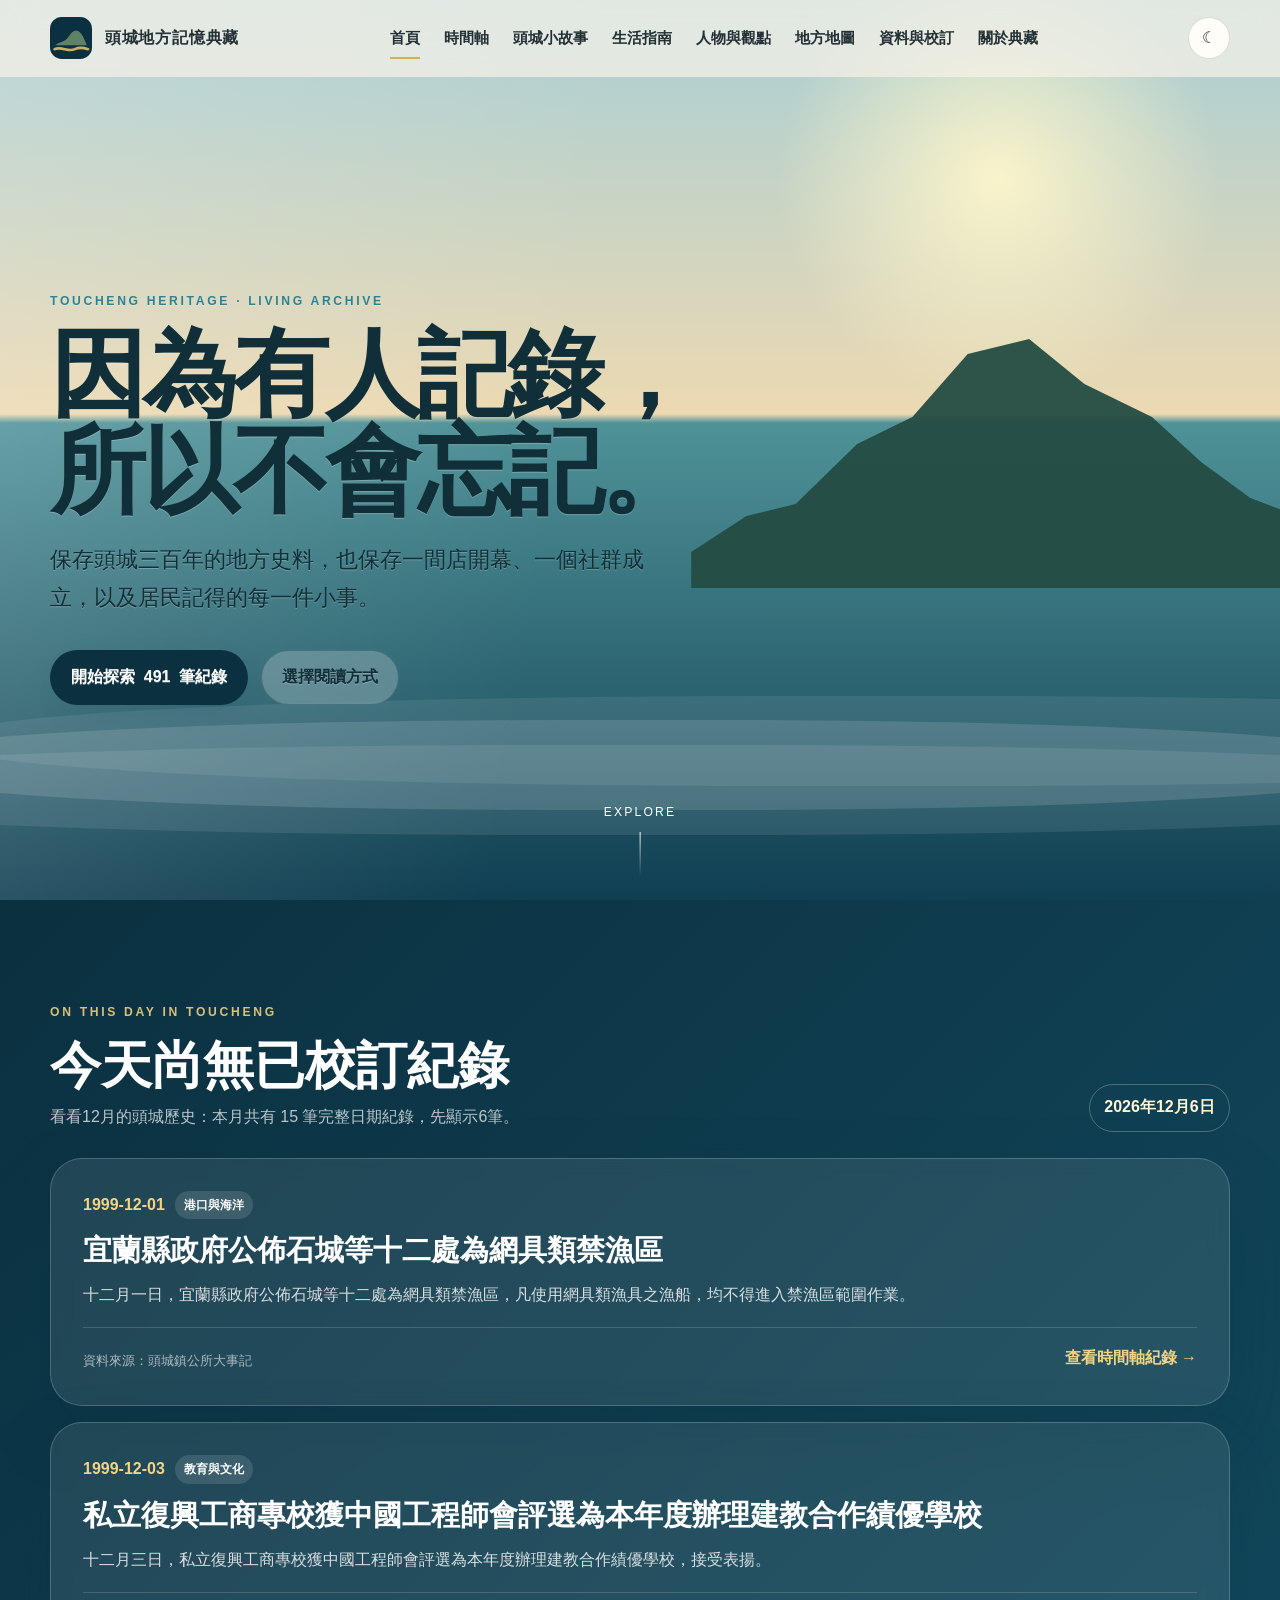
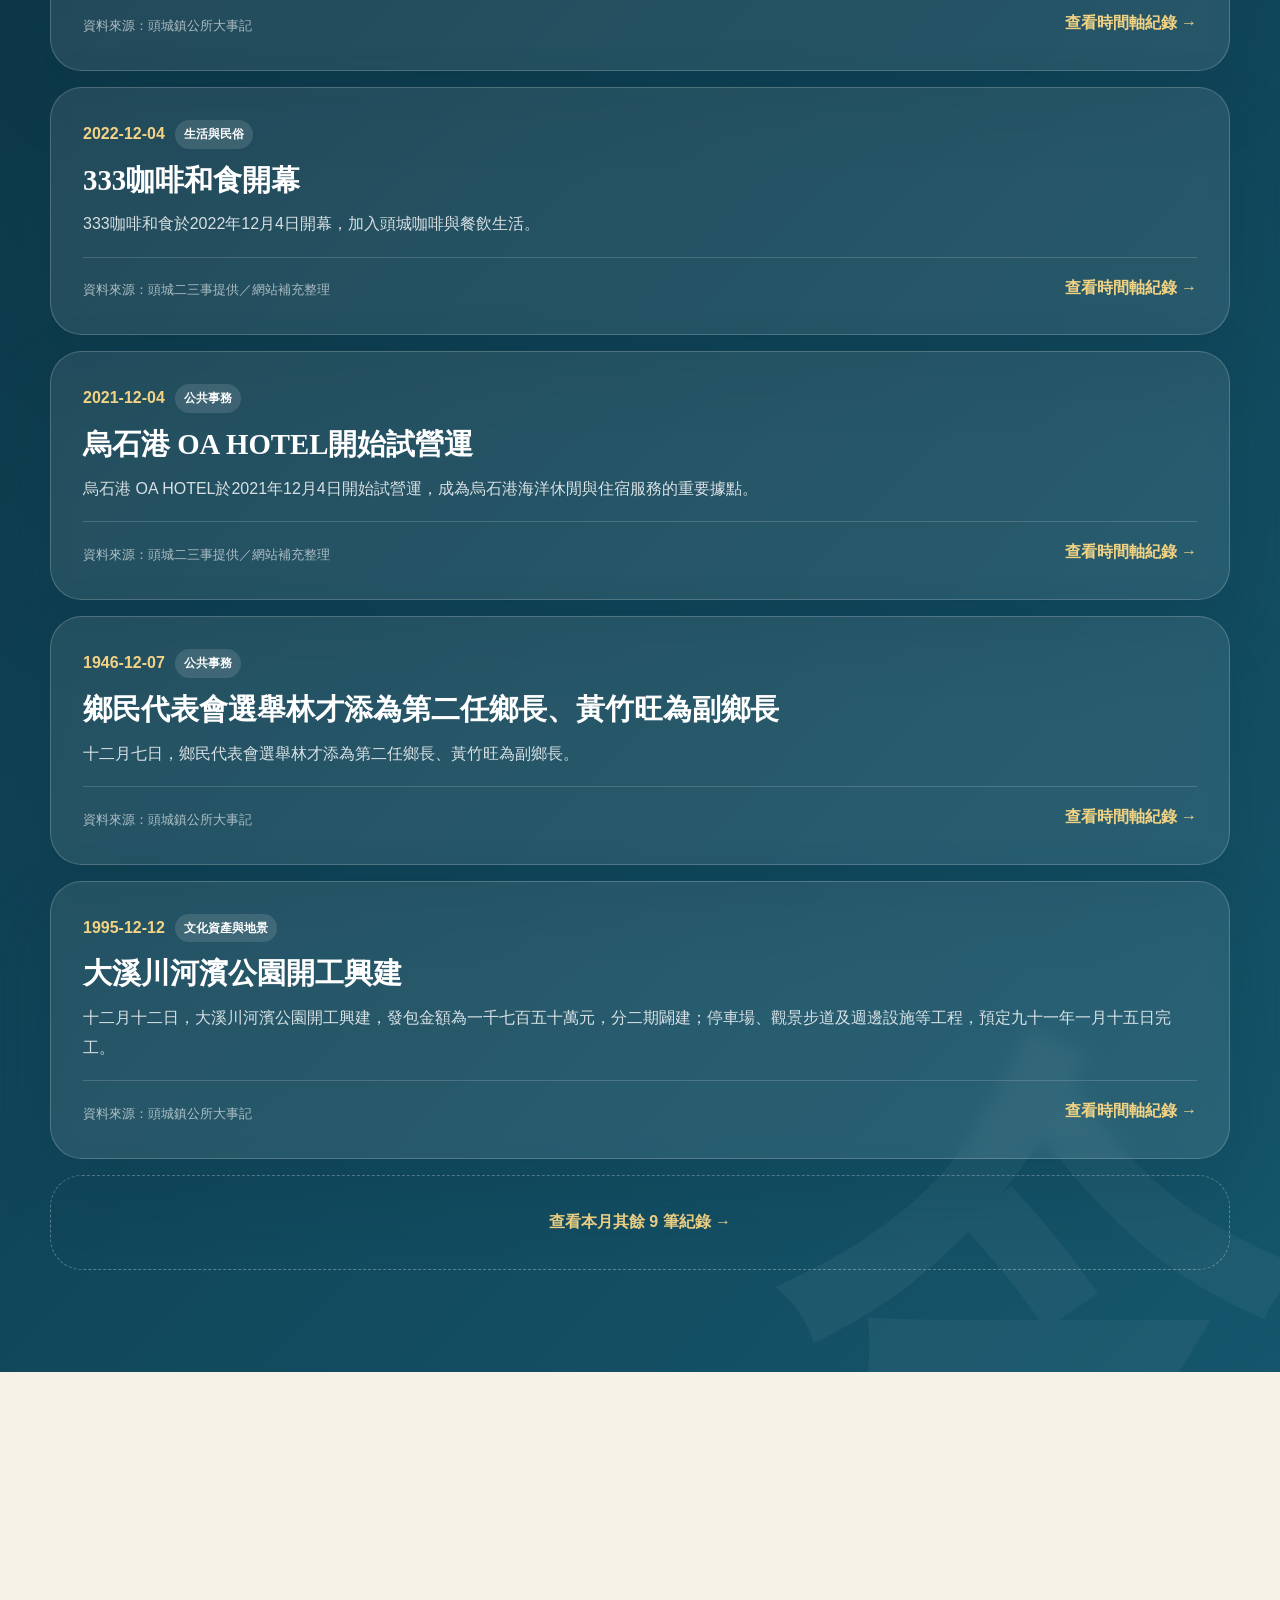
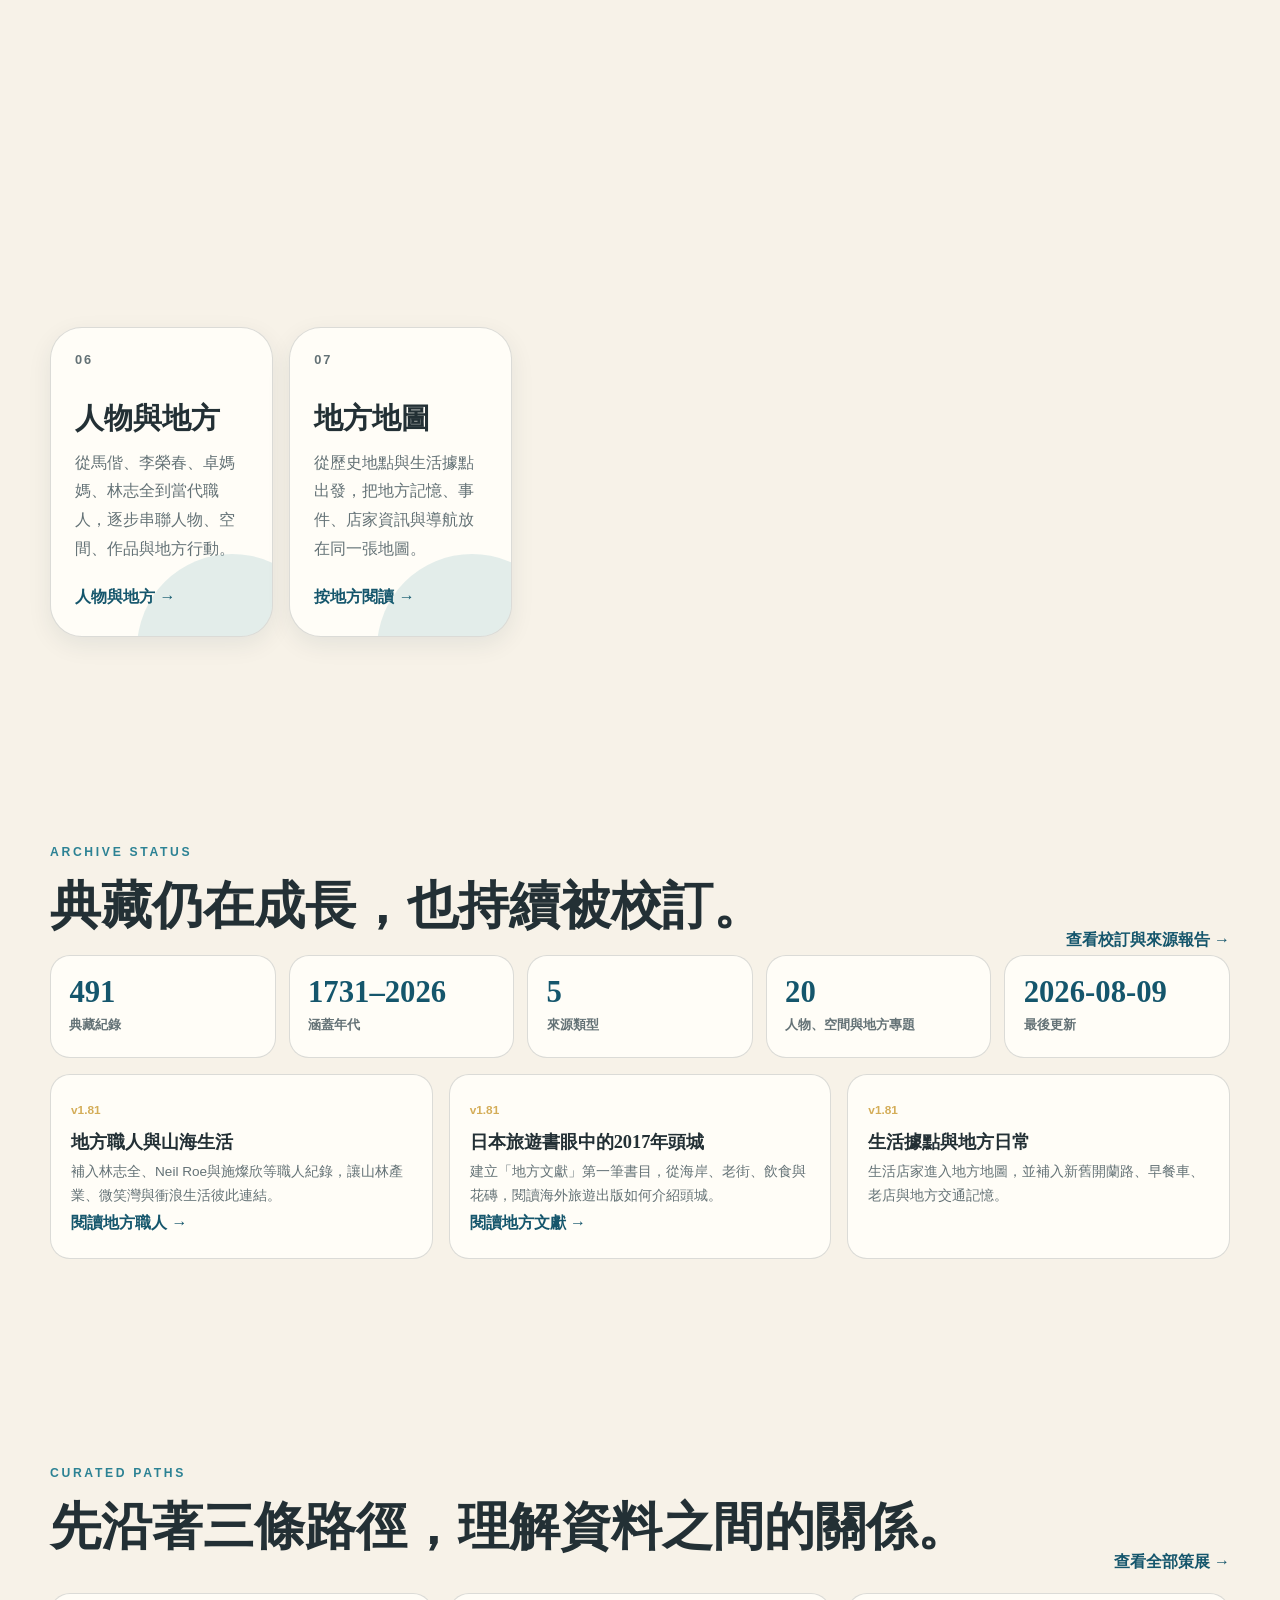
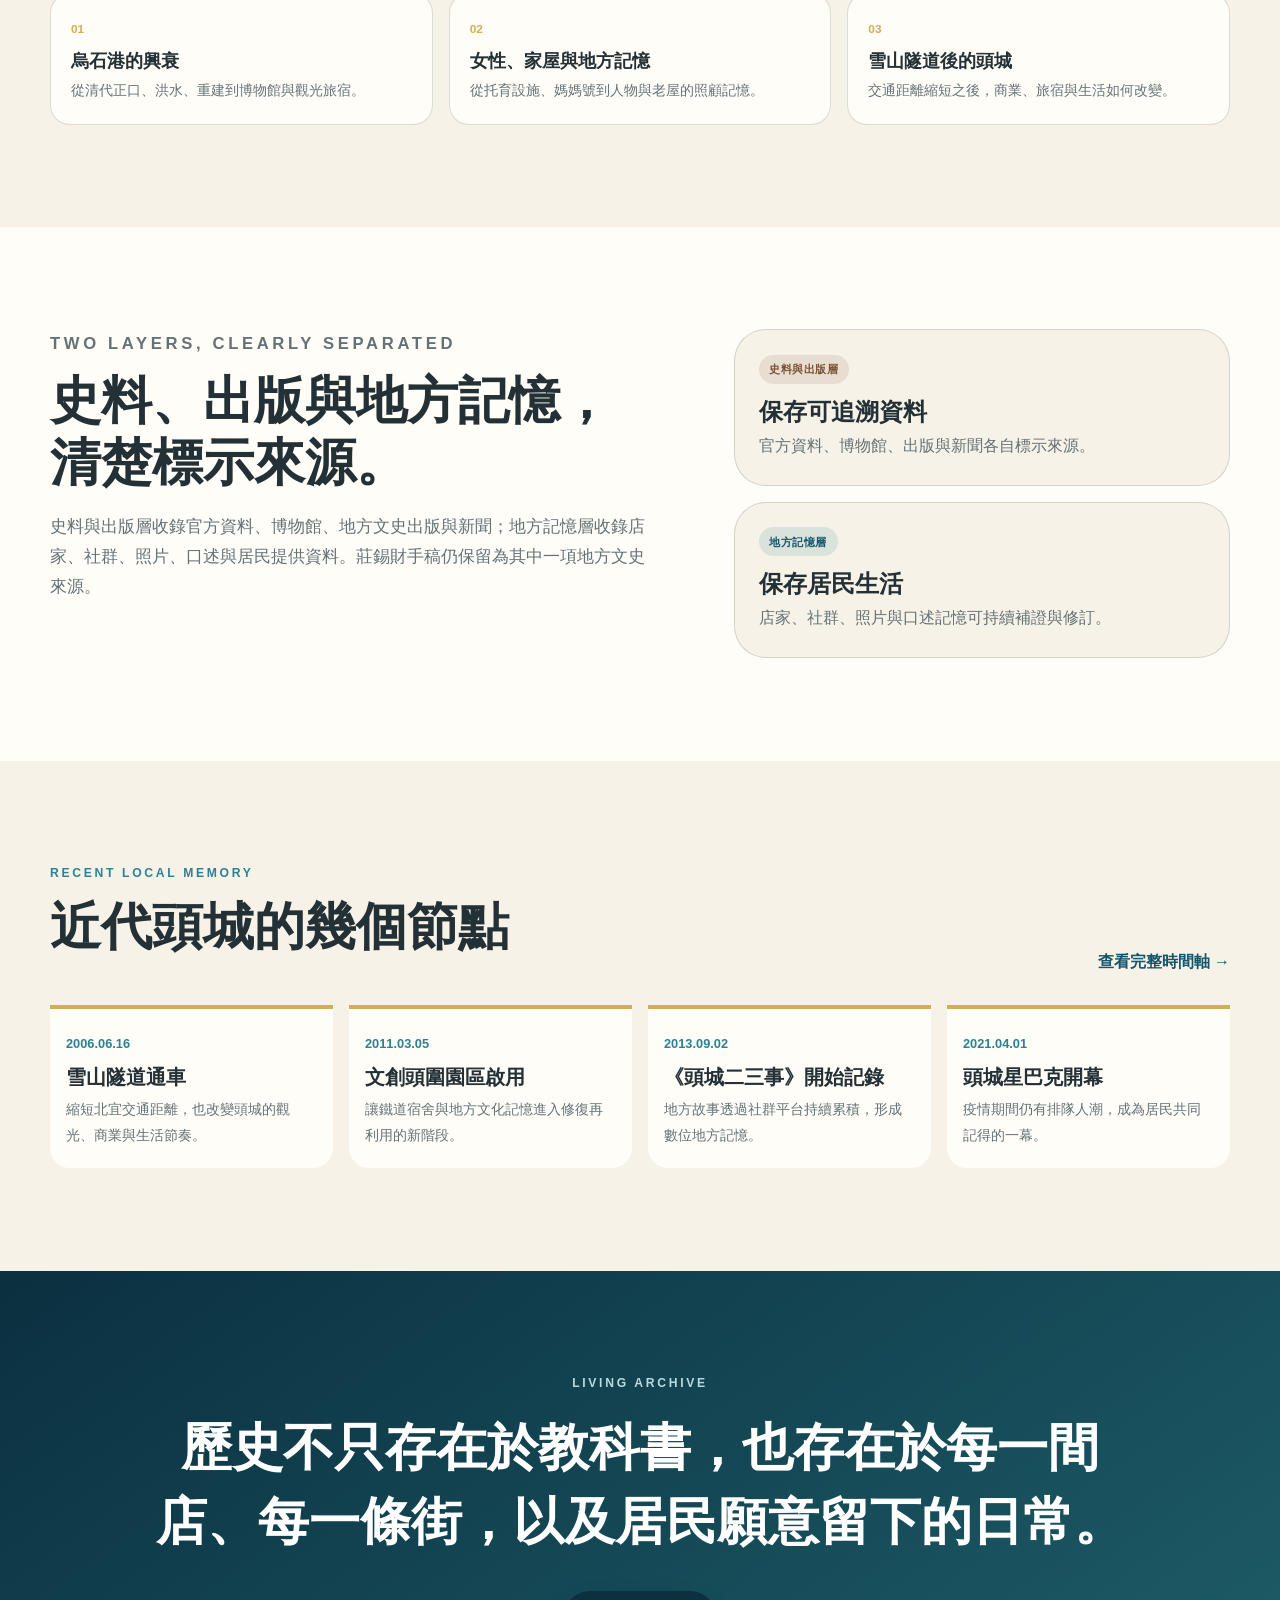
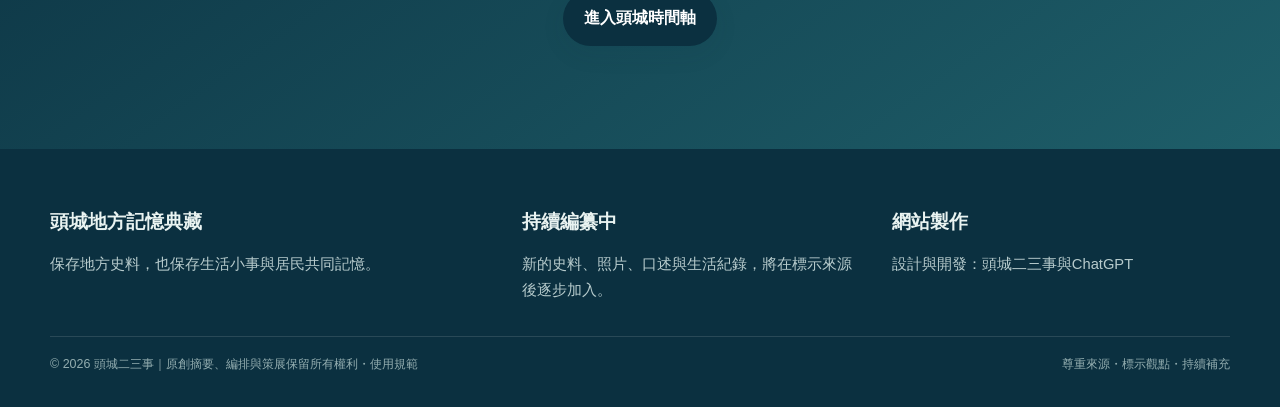
==== commit 589accdb: "Add files via upload" ====
--- a/index.html
+++ b/index.html
@@ -6,11 +6,11 @@
 <title>頭城地方記憶典藏｜Toucheng Heritage</title>
 <meta name="description" content="保存頭城地方史料、生活小事與共同記憶的持續編纂型數位典藏。">
 <link rel="icon" href="favicon.svg">
-<link rel="stylesheet" href="assets/css/style.css?v=1.8">
-<script defer src="assets/data/site-meta.js?v=1.8"></script>
-<script defer src="assets/js/app.js?v=1.8">
+<link rel="stylesheet" href="assets/css/style.css?v=1.81">
+<script defer src="assets/data/site-meta.js?v=1.81"></script>
+<script defer src="assets/js/app.js?v=1.81">
 </script>
-<script defer src="assets/js/history-today.js?v=1.8"></script>
+<script defer src="assets/js/history-today.js?v=1.81"></script>
 </head>
 <body>
 <header class="site-header">
@@ -87,7 +87,7 @@
 <span>03</span>
 <strong>頭城小故事</strong>
 <p>從七個車站、八個漁港，到早餐店與消失的店家記憶。</p>
-<em>閱讀 16 則故事 →</em>
+<em>閱讀 <span data-story-count>—</span> 則故事 →</em>
 </a>
 <a class="portal-card life reveal" href="history.html?category=地方記憶與社群">
 <span>04</span>
@@ -104,7 +104,7 @@
 <a class="portal-card place reveal" href="people.html">
 <span>06</span>
 <strong>人物與地方</strong>
-<p>從馬偕、李榮春、卓媽媽、林瑞文、連明偉與彭仁鴻，逐步串聯人物、空間、作品與地方行動。</p>
+<p>從馬偕、李榮春、卓媽媽、林志全到當代職人，逐步串聯人物、空間、作品與地方行動。</p>
 <em>人物與地方 →</em>
 </a>
 <a class="portal-card place reveal" href="map.html">
@@ -116,7 +116,7 @@
 </div>
 </div>
 </section>
-<section class="section archive-dashboard"><div class="container"><div class="section-heading"><div><p class="eyebrow">Archive status</p><h2 class="section-title">典藏仍在成長，也持續被校訂。</h2></div><a class="text-link" href="audit.html">查看校訂與來源報告 →</a></div><div class="status-grid"><article><strong data-history-count>—</strong><span>典藏紀錄</span></article><article><strong data-site-coverage>—</strong><span>涵蓋年代</span></article><article><strong data-source-type-count>—</strong><span>來源類型</span></article><article><strong data-people-space-count>—</strong><span>人物、空間與地方專題</span></article><article><strong data-site-updated>—</strong><span>最後更新</span></article></div><div class="recent-update-grid"><article><time>v1.8</time><h3>生活據點進入地方地圖</h3><p>新增武營忠魂碑及13家炸物、雞排與燒烤店，歷史地點與今日生活分層閱讀。</p></article><article><time>v1.8</time><h3>新舊開蘭路與地方交通記憶</h3><p>加入2019藝術季街景疊合、長庚交通專車、盆栽返鄉與1924年水患故事。</p></article><article><time>v1.8</time><h3>馬偕日記的另一種閱讀</h3><p>依林正芳整理補入1890年日記，區分史料、歧視性舊稱與外來觀察者視角。</p></article></div></div></section>
+<section class="section archive-dashboard"><div class="container"><div class="section-heading"><div><p class="eyebrow">Archive status</p><h2 class="section-title">典藏仍在成長，也持續被校訂。</h2></div><a class="text-link" href="audit.html">查看校訂與來源報告 →</a></div><div class="status-grid"><article><strong data-history-count>—</strong><span>典藏紀錄</span></article><article><strong data-site-coverage>—</strong><span>涵蓋年代</span></article><article><strong data-source-type-count>—</strong><span>來源類型</span></article><article><strong data-people-space-count>—</strong><span>人物、空間與地方專題</span></article><article><strong data-site-updated>—</strong><span>最後更新</span></article></div><div class="recent-update-grid"><article><time>v1.81</time><h3>地方職人與山海生活</h3><p>補入林志全、Neil Roe與施燦欣等職人紀錄，讓山林產業、微笑灣與衝浪生活彼此連結。</p><a class="text-link" href="people.html#lin-zhichuan">閱讀地方職人 →</a></article><article><time>v1.81</time><h3>日本旅遊書眼中的2017年頭城</h3><p>建立「地方文獻」第一筆書目，從海岸、老街、飲食與花磚，閱讀海外旅遊出版如何介紹頭城。</p><a class="text-link" href="literature.html">閱讀地方文獻 →</a></article><article><time>v1.81</time><h3>生活據點與地方日常</h3><p>生活店家進入地方地圖，並補入新舊開蘭路、早餐車、老店與地方交通記憶。</p></article></div></div></section>
 <section class="section section-muted home-curations"><div class="container"><div class="section-heading"><div><p class="eyebrow">Curated paths</p><h2 class="section-title">先沿著三條路徑，理解資料之間的關係。</h2></div><a class="text-link" href="curations.html">查看全部策展 →</a></div><div class="curation-card-grid"><a href="curations.html#wushih-port"><span>01</span><h3>烏石港的興衰</h3><p>從清代正口、洪水、重建到博物館與觀光旅宿。</p></a><a href="curations.html#women-home"><span>02</span><h3>女性、家屋與地方記憶</h3><p>從托育設施、媽媽號到人物與老屋的照顧記憶。</p></a><a href="curations.html#after-snow-tunnel"><span>03</span><h3>雪山隧道後的頭城</h3><p>交通距離縮短之後，商業、旅宿與生活如何改變。</p></a></div></div></section>
 <section class="section dual-archive">
 <div class="container intro-grid">
--- a/assets/css/style.css
+++ b/assets/css/style.css
@@ -78,6 +78,7 @@
 
 /* people, about and guide refinements */
 .people-directory-section{padding-bottom:2rem}.people-directory{display:grid;grid-template-columns:repeat(3,minmax(0,1fr));gap:1.25rem}.people-entry-card{display:flex;min-height:245px;flex-direction:column;align-items:flex-start;padding:1.6rem;border:1px solid var(--color-line);border-radius:var(--radius-lg);background:var(--color-paper-strong);box-shadow:var(--shadow-sm);transition:var(--transition)}.people-entry-card:hover{transform:translateY(-5px);box-shadow:var(--shadow-lg)}.people-entry-card h3{font:900 1.8rem var(--serif);margin:1rem 0 .5rem}.people-entry-card p{color:var(--color-muted)}.people-entry-card strong{margin-top:auto;padding-top:1.2rem;color:var(--color-ocean-700)}.people-sticky-nav{position:sticky;top:68px;z-index:20;border-block:1px solid var(--color-line);background:color-mix(in srgb,var(--color-paper-strong) 92%,transparent);backdrop-filter:blur(10px)}.people-sticky-nav .container{display:flex;align-items:center;gap:.55rem;overflow-x:auto;padding-block:.72rem;white-space:nowrap}.people-sticky-nav a{font-weight:900;color:var(--color-ocean-700)}.people-sticky-nav span{color:var(--color-line)}#li-rongchun,#zhuo-mama,#lin-ruiwen,#lian-mingwei,#peng-renhong,#yuan-he-cheng{scroll-margin-top:126px}.person-section .profile-source{margin-top:2rem}.profile-links{display:flex;flex-wrap:wrap;gap:.7rem;margin-top:1.2rem}.video-embed{position:relative;aspect-ratio:16/9;margin-top:1.5rem;border-radius:var(--radius-lg);overflow:hidden;background:#000}.video-embed iframe{width:100%;height:100%;border:0}.book-cover{width:min(100%,280px);margin-inline:auto;border-radius:8px;box-shadow:var(--shadow-lg)}.book-aside{justify-items:stretch}.source-badge.news{background:#e8edf7;color:#304a73}.source-badge.oral{background:#efe7dc;color:#6f4f34}.about-toucheng23-copy p{font-size:1.05rem;line-height:1.9}.about-link-row{display:flex;flex-wrap:wrap;gap:.7rem;margin-top:1.5rem}.guide-image-link{display:grid;grid-template-columns:82px 1fr;align-items:center;gap:12px;width:min(100%,360px);margin-top:1rem;padding:10px;border:1px solid var(--color-line);border-radius:14px;background:var(--color-paper)}.guide-image-link img{width:82px;height:82px;object-fit:cover;border-radius:9px}.guide-image-link span{font-weight:800;color:var(--color-ocean-700)}
+.directory-group{margin-top:2rem}.directory-group:first-of-type{margin-top:0}.directory-group-heading{display:flex;align-items:flex-start;gap:.9rem;margin-bottom:1rem}.directory-group-heading>span{display:grid;place-items:center;flex:0 0 40px;width:40px;height:40px;border-radius:50%;background:var(--color-ocean-900);color:#fff;font:800 1rem var(--serif)}.directory-group-heading h3{margin:0;font:900 1.45rem var(--serif)}.directory-group-heading p{margin:.2rem 0 0;color:var(--color-muted)}
 @media(max-width:900px){.people-directory{grid-template-columns:repeat(2,minmax(0,1fr))}}@media(max-width:700px){.people-directory{grid-template-columns:1fr}.people-entry-card{min-height:210px}.people-sticky-nav{top:60px}}
 
 /* v1.61: 地方文化紀錄與完整年代索引 */
@@ -110,4 +111,10 @@
 /* v1.71：權利聲明、典藏編號、資料指紋與人權策展 */
 .archive-id{display:inline-flex;align-items:center;gap:.35rem;margin:.45rem 0 0;color:var(--color-muted);font-size:.7rem;font-weight:800}.archive-id code,.source-details code{font-family:ui-monospace,SFMono-Regular,Consolas,monospace;color:var(--color-ocean-700);overflow-wrap:anywhere}.legal-layout{display:grid;grid-template-columns:minmax(0,1fr) minmax(250px,330px);gap:1.5rem;align-items:start}.legal-main{display:grid;gap:1rem}.legal-main article,.legal-aside{padding:clamp(1.25rem,3vw,2rem);border:1px solid var(--color-line);border-radius:var(--radius-lg);background:var(--color-paper-strong);box-shadow:var(--shadow-sm)}.legal-main h2,.legal-aside h2{margin-bottom:.65rem;font:900 1.45rem var(--serif)}.legal-main p,.legal-main li,.legal-aside p{color:var(--color-muted);line-height:1.85}.legal-main ul{padding-left:1.2rem}.legal-aside{position:sticky;top:90px}.citation-example{display:block;padding:1rem;border-radius:.75rem;background:var(--color-paper);font-family:ui-monospace,SFMono-Regular,Consolas,monospace;line-height:1.7;overflow-wrap:anywhere}.integrity-panel{padding:clamp(1.3rem,3vw,2rem);border:1px solid var(--color-line);border-radius:var(--radius-lg);background:var(--color-paper-strong);box-shadow:var(--shadow-sm)}.integrity-panel dl{display:flex;flex-wrap:wrap;gap:1rem;margin:0 0 1.2rem}.integrity-panel dl div{min-width:150px;padding:.75rem;border-radius:.75rem;background:var(--color-paper)}.integrity-panel dt{font-size:.72rem;font-weight:900;color:var(--color-ocean-500)}.integrity-panel dd{margin:.2rem 0 0;font-weight:900}.integrity-panel>code{display:block;margin:.45rem 0 1rem;padding:1rem;border:1px solid var(--color-line);border-radius:.75rem;background:var(--color-paper);font:700 .82rem ui-monospace,SFMono-Regular,Consolas,monospace;word-break:break-all}.human-rights-section{background:linear-gradient(180deg,var(--color-paper),var(--color-paper-strong))}#toucheng-228-memory{scroll-margin-top:126px}.human-rights-section .profile-main>p{line-height:1.95}.human-rights-section .fact-card{border-left:4px solid #85514c}
 .event-feature-link{display:flex;flex-wrap:wrap;margin:1rem 0}.event-feature-link .btn{width:fit-content}
+.story-dialog-image{margin:1.2rem 0}.story-dialog-image img{width:100%;max-height:520px;object-fit:contain;border-radius:var(--radius-md);background:var(--color-paper)}.story-dialog-image figcaption{margin-top:.55rem;color:var(--color-muted);font-size:.78rem;line-height:1.65}.story-source{margin:.9rem 0;color:var(--color-muted);font-size:.82rem}.story-source a{color:var(--color-ocean-700);font-weight:800}
+.content-warning{margin:1rem 0;padding:1rem 1.15rem;border-left:5px solid #95534d;border-radius:0 var(--radius-md) var(--radius-md) 0;background:#f4e8e4}.content-warning p{margin:.25rem 0 0;color:#70443f}.profile-media-grid{display:grid;grid-template-columns:minmax(0,1.4fr) minmax(240px,.6fr);gap:1.4rem;align-items:start}.profile-media-grid p{line-height:1.9}.profile-media-grid figure{margin:0}.profile-media-grid img{width:100%;border-radius:var(--radius-md);filter:sepia(.12)}.profile-media-grid figcaption{margin-top:.55rem;color:var(--color-muted);font-size:.78rem;line-height:1.6}@media(max-width:760px){.profile-media-grid{grid-template-columns:1fr}}
 @media(max-width:800px){.legal-layout{grid-template-columns:1fr}.legal-aside{position:static}.integrity-panel dl{display:grid;grid-template-columns:1fr 1fr}.integrity-panel dl div{min-width:0}}@media(max-width:520px){.integrity-panel dl{grid-template-columns:1fr}}
+.living>span,.place-list-symbol.living,.place-marker.living{background:#c76b2b}.source-badge.living{background:#f7e7d7;color:#8b491f}.place-data-note{padding:.7rem .8rem;border-radius:.75rem;background:#fff4df;color:#765323!important;font-size:.78rem}.place-facts a{color:var(--color-ocean-700);font-weight:900}
+
+/* v1.81：地方文獻起始頁 */
+.literature-hero{background:linear-gradient(135deg,#ebe8dc,#dfe8df)}.literature-feature{display:grid;grid-template-columns:minmax(230px,340px) minmax(0,1fr);gap:clamp(1.5rem,5vw,4rem);align-items:start}.literature-cover{margin:0;position:sticky;top:92px}.literature-cover img,.literature-reading img{width:100%;border-radius:var(--radius-lg);box-shadow:var(--shadow-lg)}.literature-cover figcaption,.literature-reading figcaption{margin-top:.65rem;color:var(--color-muted);font-size:.76rem;line-height:1.6}.literature-main h2{margin:.25rem 0 1rem;font:900 clamp(2rem,5vw,4rem)/1.1 var(--serif)}.literature-lead{font-size:1.05rem;line-height:1.95}.bibliography-card{display:grid;gap:0;margin:1.5rem 0;border:1px solid var(--color-line);border-radius:var(--radius-lg);overflow:hidden;background:var(--color-paper-strong)}.bibliography-card div{display:grid;grid-template-columns:105px 1fr;gap:1rem;padding:.8rem 1rem;border-bottom:1px solid var(--color-line)}.bibliography-card div:last-child{border-bottom:0}.bibliography-card dt{font-weight:900;color:var(--color-ocean-500)}.bibliography-card dd{margin:0}.literature-actions{display:flex;flex-wrap:wrap;gap:.6rem}.literature-reading{display:grid;grid-template-columns:minmax(0,1.15fr) minmax(260px,.85fr);gap:clamp(1.5rem,5vw,4rem);align-items:center}.literature-reading p{line-height:1.9}.literature-reading figure{margin:0}.literature-index{display:grid;grid-template-columns:repeat(2,minmax(0,1fr));gap:1rem}.literature-index article{padding:1.3rem;border:1px solid var(--color-line);border-radius:var(--radius-lg);background:var(--color-paper-strong)}.literature-index span{color:var(--color-rice);font-size:.76rem;font-weight:900}.literature-index h3{margin:.4rem 0 .6rem;font:900 1.2rem var(--serif)}.literature-index p{color:var(--color-muted);line-height:1.7}.literature-note{display:grid;grid-template-columns:minmax(240px,.7fr) minmax(0,1.3fr);gap:2rem}.literature-note p{line-height:1.85}@media(max-width:760px){.literature-feature,.literature-reading,.literature-note{grid-template-columns:1fr}.literature-cover{position:static;max-width:420px}.literature-index{grid-template-columns:1fr}.bibliography-card div{grid-template-columns:1fr;gap:.2rem}.literature-actions .btn{width:100%}}
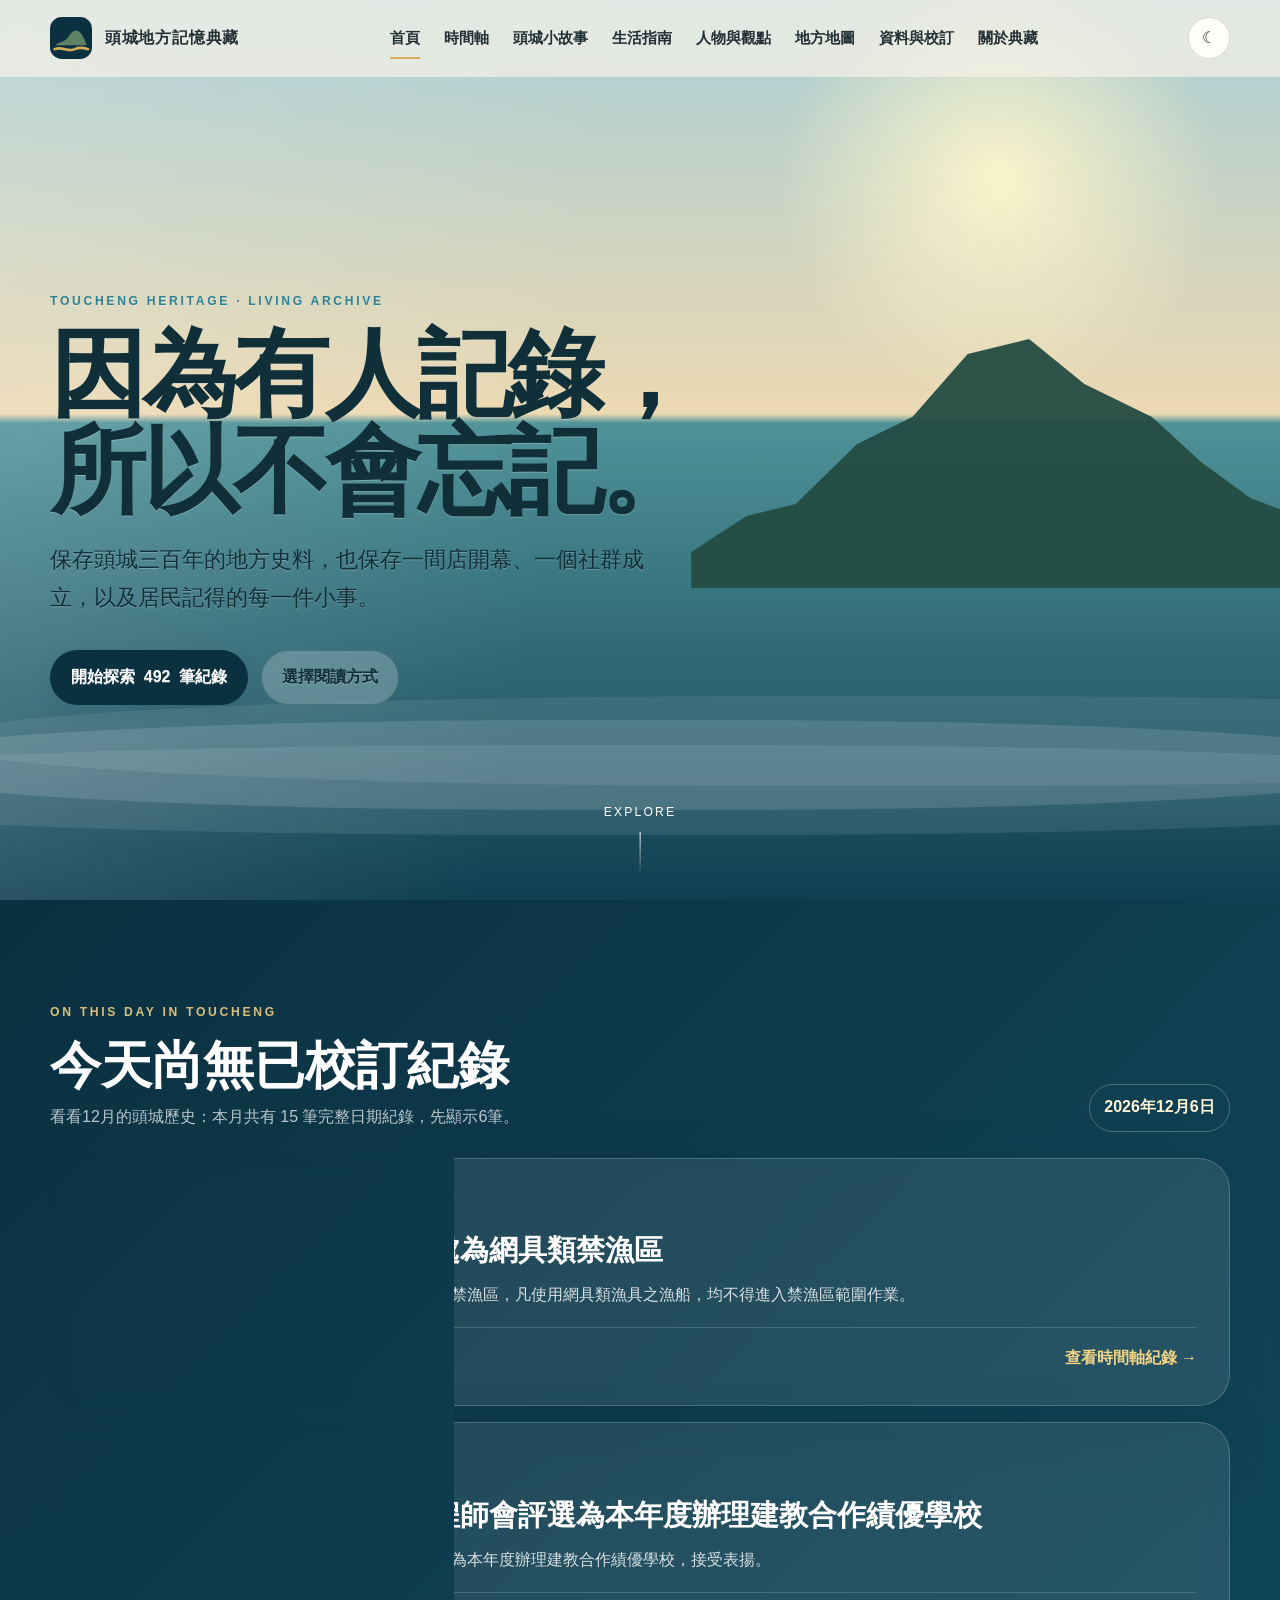
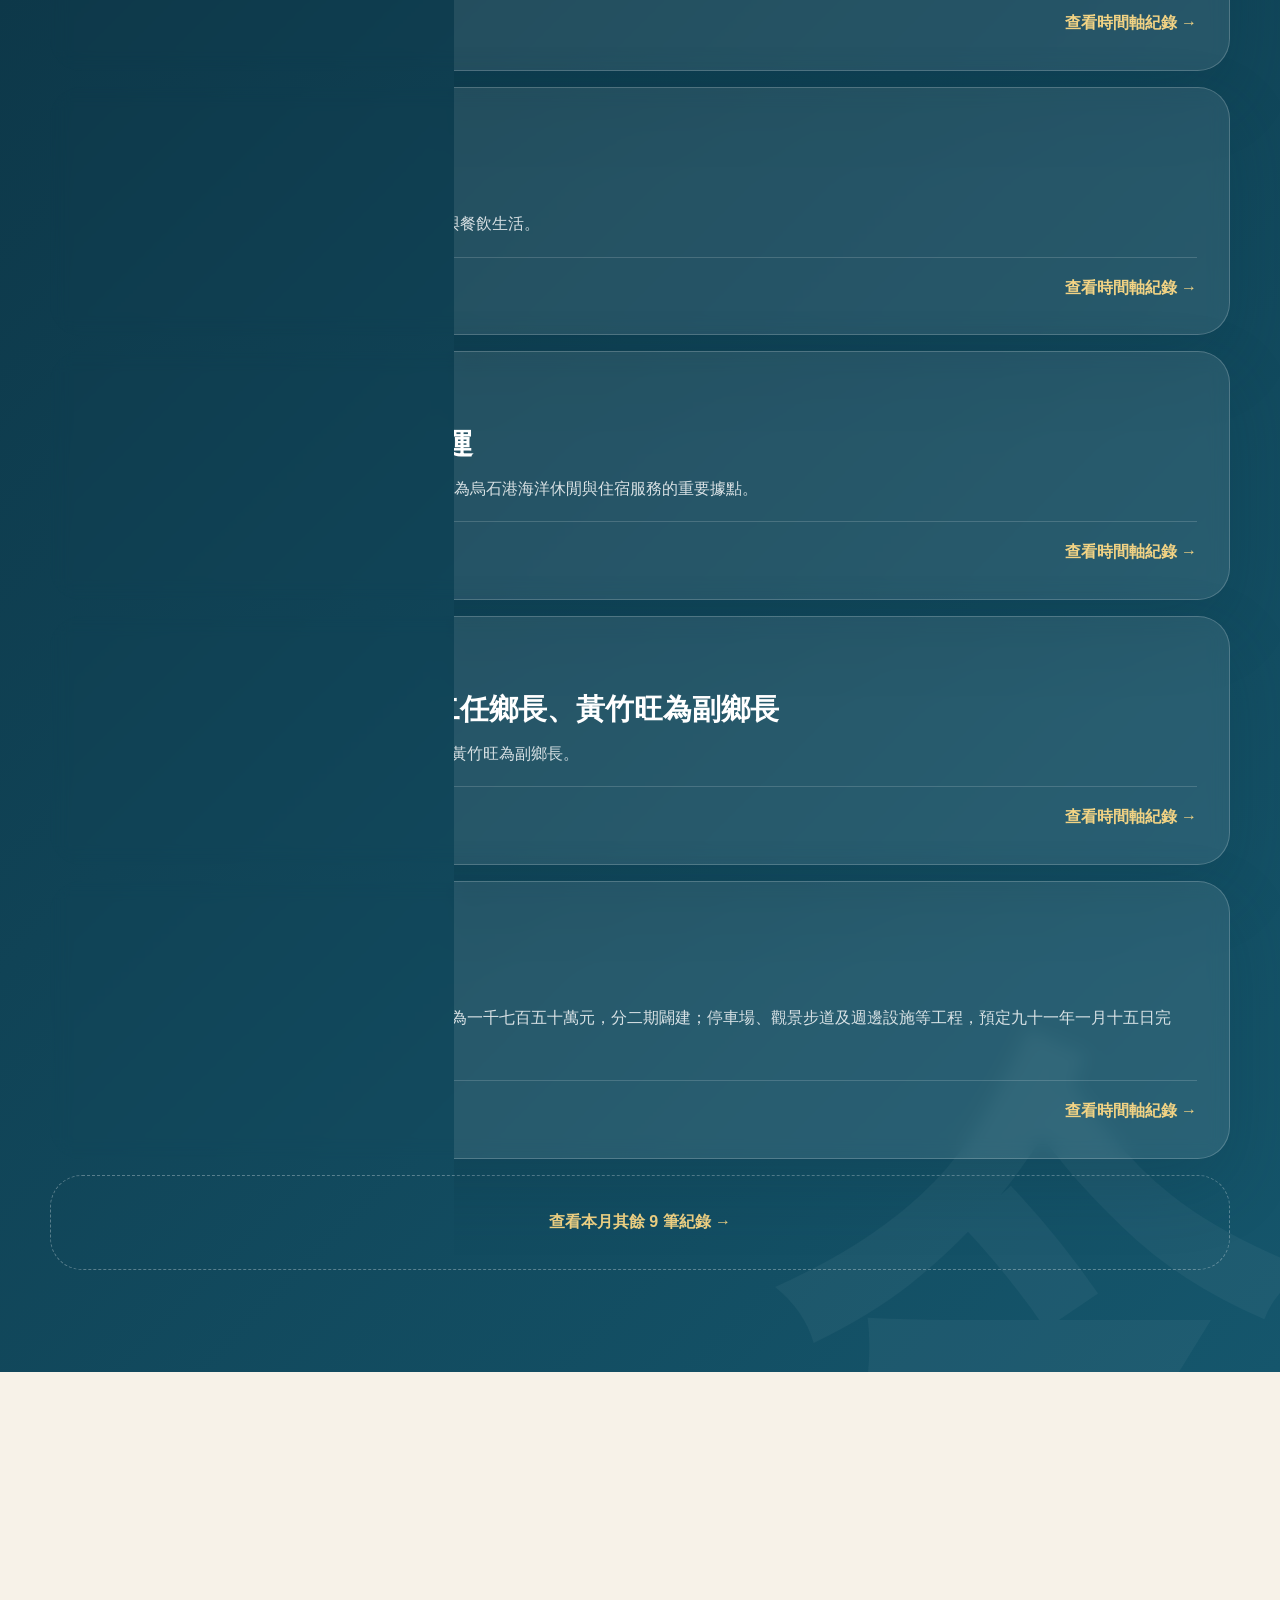
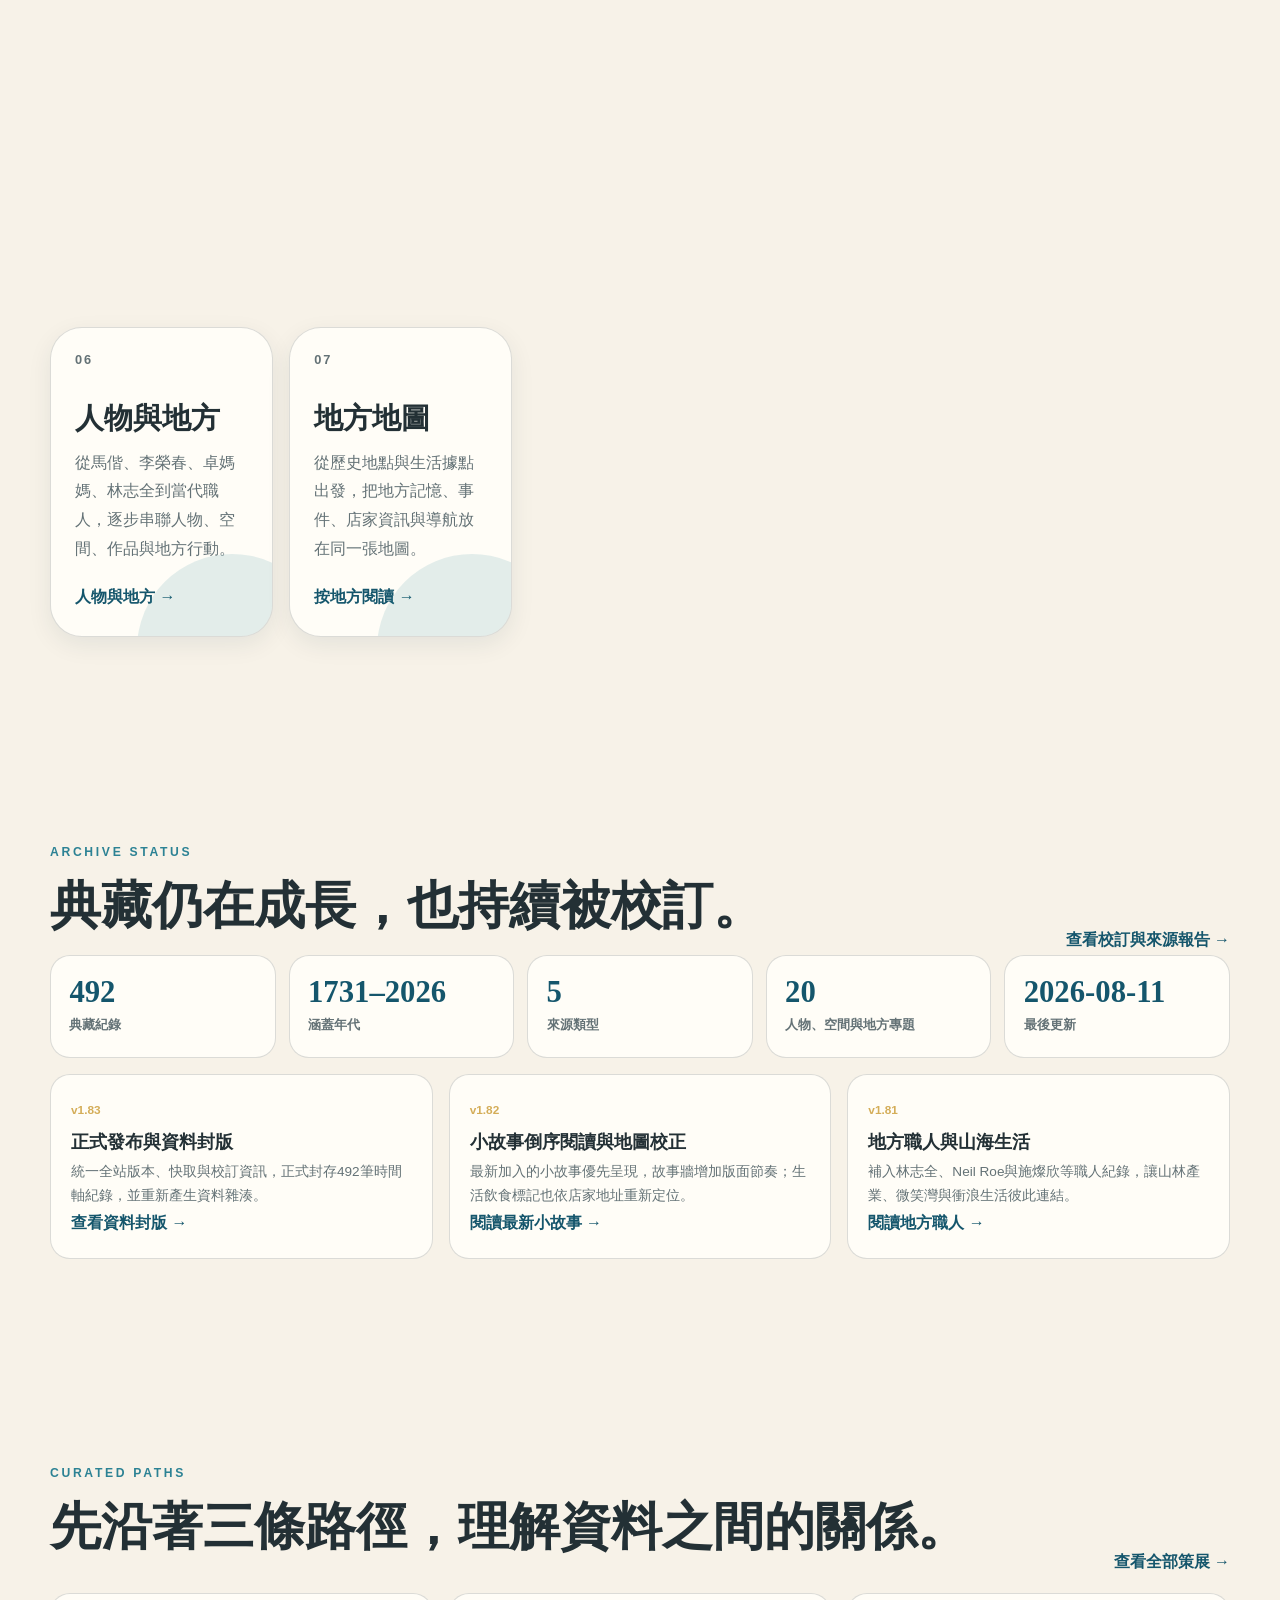
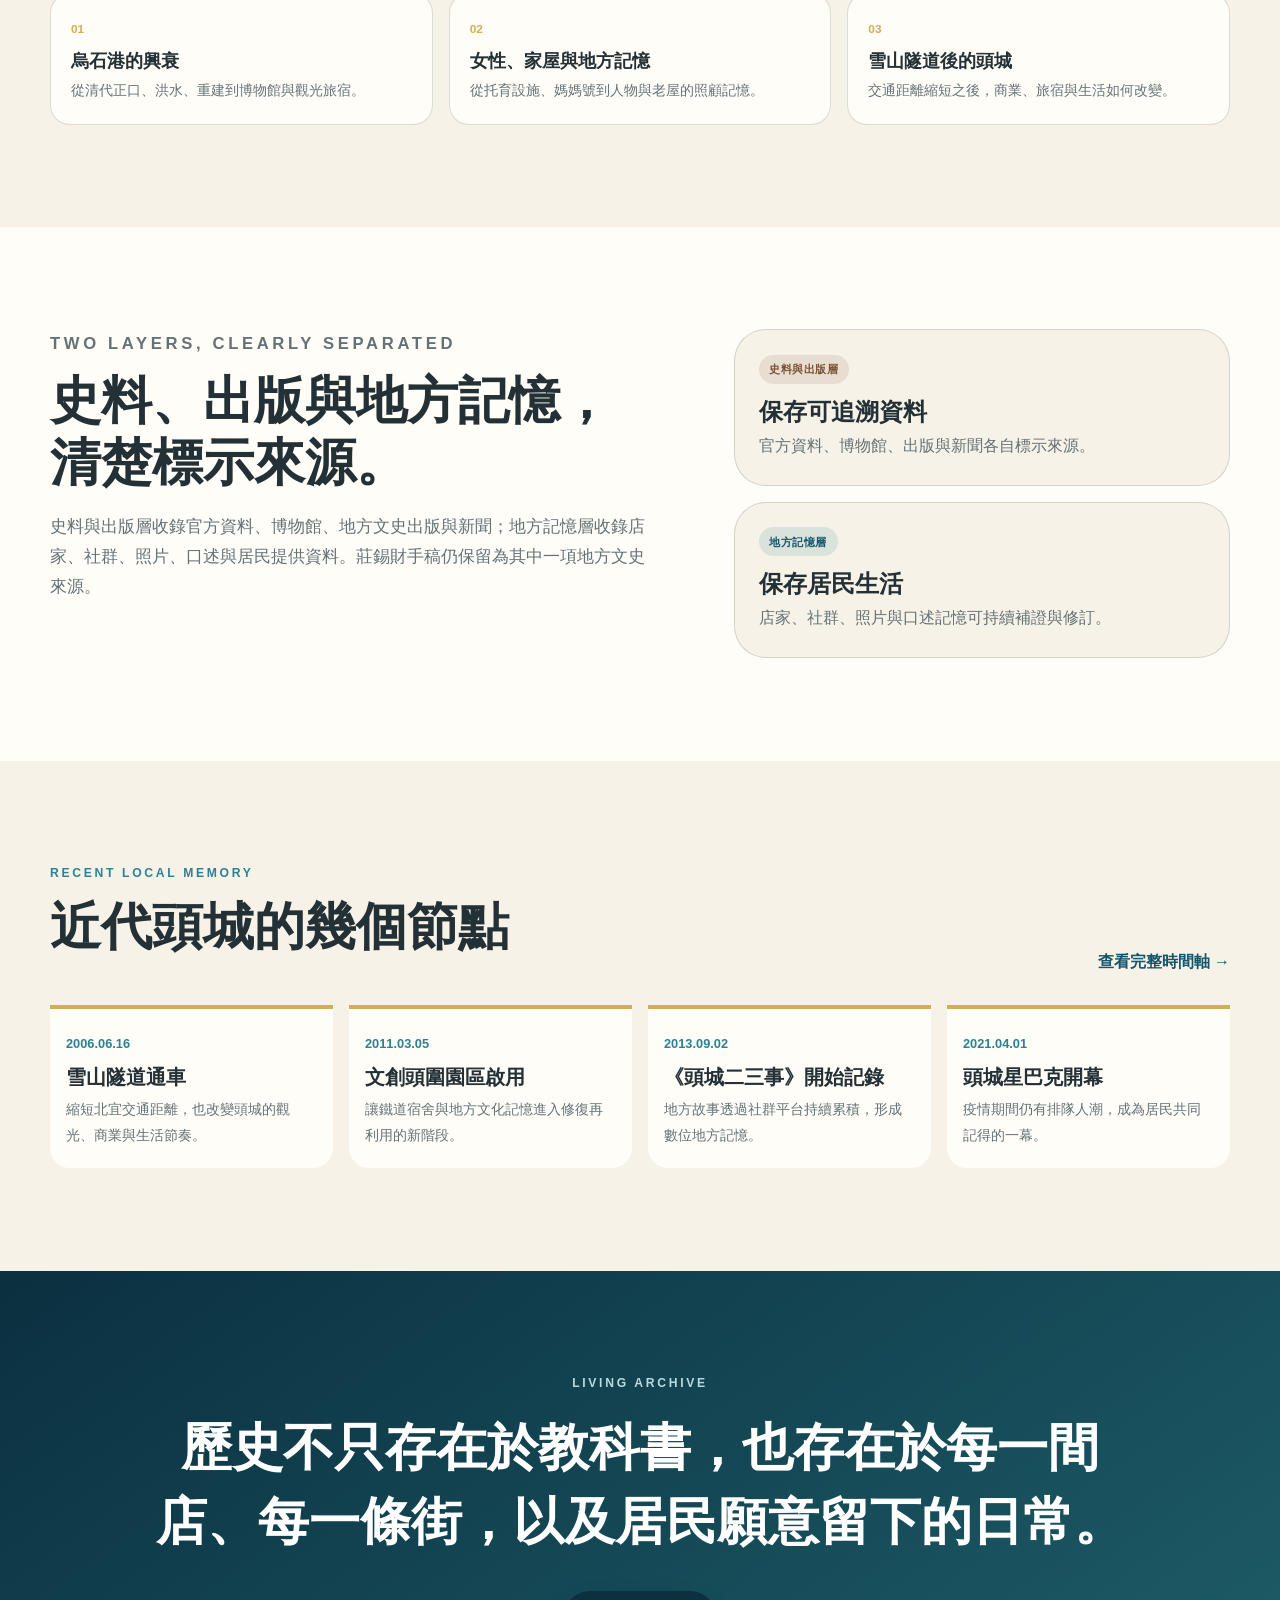
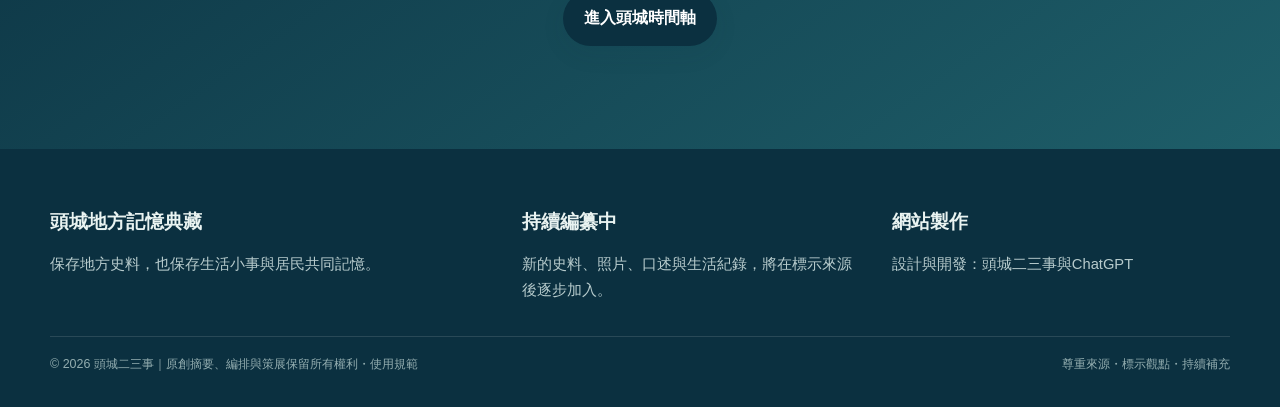
==== commit 45924b0f: "Add files via upload" ====
--- a/index.html
+++ b/index.html
@@ -6,11 +6,11 @@
 <title>頭城地方記憶典藏｜Toucheng Heritage</title>
 <meta name="description" content="保存頭城地方史料、生活小事與共同記憶的持續編纂型數位典藏。">
 <link rel="icon" href="favicon.svg">
-<link rel="stylesheet" href="assets/css/style.css?v=1.81">
-<script defer src="assets/data/site-meta.js?v=1.81"></script>
-<script defer src="assets/js/app.js?v=1.81">
+<link rel="stylesheet" href="assets/css/style.css?v=1.83">
+<script defer src="assets/data/site-meta.js?v=1.83"></script>
+<script defer src="assets/js/app.js?v=1.83">
 </script>
-<script defer src="assets/js/history-today.js?v=1.81"></script>
+<script defer src="assets/js/history-today.js?v=1.83"></script>
 </head>
 <body>
 <header class="site-header">
@@ -116,7 +116,7 @@
 </div>
 </div>
 </section>
-<section class="section archive-dashboard"><div class="container"><div class="section-heading"><div><p class="eyebrow">Archive status</p><h2 class="section-title">典藏仍在成長，也持續被校訂。</h2></div><a class="text-link" href="audit.html">查看校訂與來源報告 →</a></div><div class="status-grid"><article><strong data-history-count>—</strong><span>典藏紀錄</span></article><article><strong data-site-coverage>—</strong><span>涵蓋年代</span></article><article><strong data-source-type-count>—</strong><span>來源類型</span></article><article><strong data-people-space-count>—</strong><span>人物、空間與地方專題</span></article><article><strong data-site-updated>—</strong><span>最後更新</span></article></div><div class="recent-update-grid"><article><time>v1.81</time><h3>地方職人與山海生活</h3><p>補入林志全、Neil Roe與施燦欣等職人紀錄，讓山林產業、微笑灣與衝浪生活彼此連結。</p><a class="text-link" href="people.html#lin-zhichuan">閱讀地方職人 →</a></article><article><time>v1.81</time><h3>日本旅遊書眼中的2017年頭城</h3><p>建立「地方文獻」第一筆書目，從海岸、老街、飲食與花磚，閱讀海外旅遊出版如何介紹頭城。</p><a class="text-link" href="literature.html">閱讀地方文獻 →</a></article><article><time>v1.81</time><h3>生活據點與地方日常</h3><p>生活店家進入地方地圖，並補入新舊開蘭路、早餐車、老店與地方交通記憶。</p></article></div></div></section>
+<section class="section archive-dashboard"><div class="container"><div class="section-heading"><div><p class="eyebrow">Archive status</p><h2 class="section-title">典藏仍在成長，也持續被校訂。</h2></div><a class="text-link" href="audit.html">查看校訂與來源報告 →</a></div><div class="status-grid"><article><strong data-history-count>—</strong><span>典藏紀錄</span></article><article><strong data-site-coverage>—</strong><span>涵蓋年代</span></article><article><strong data-source-type-count>—</strong><span>來源類型</span></article><article><strong data-people-space-count>—</strong><span>人物、空間與地方專題</span></article><article><strong data-site-updated>—</strong><span>最後更新</span></article></div><div class="recent-update-grid"><article><time>v1.83</time><h3>正式發布與資料封版</h3><p>統一全站版本、快取與校訂資訊，正式封存492筆時間軸紀錄，並重新產生資料雜湊。</p><a class="text-link" href="audit.html">查看資料封版 →</a></article><article><time>v1.82</time><h3>小故事倒序閱讀與地圖校正</h3><p>最新加入的小故事優先呈現，故事牆增加版面節奏；生活飲食標記也依店家地址重新定位。</p><a class="text-link" href="stories.html">閱讀最新小故事 →</a></article><article><time>v1.81</time><h3>地方職人與山海生活</h3><p>補入林志全、Neil Roe與施燦欣等職人紀錄，讓山林產業、微笑灣與衝浪生活彼此連結。</p><a class="text-link" href="people.html#lin-zhichuan">閱讀地方職人 →</a></article></div></div></section>
 <section class="section section-muted home-curations"><div class="container"><div class="section-heading"><div><p class="eyebrow">Curated paths</p><h2 class="section-title">先沿著三條路徑，理解資料之間的關係。</h2></div><a class="text-link" href="curations.html">查看全部策展 →</a></div><div class="curation-card-grid"><a href="curations.html#wushih-port"><span>01</span><h3>烏石港的興衰</h3><p>從清代正口、洪水、重建到博物館與觀光旅宿。</p></a><a href="curations.html#women-home"><span>02</span><h3>女性、家屋與地方記憶</h3><p>從托育設施、媽媽號到人物與老屋的照顧記憶。</p></a><a href="curations.html#after-snow-tunnel"><span>03</span><h3>雪山隧道後的頭城</h3><p>交通距離縮短之後，商業、旅宿與生活如何改變。</p></a></div></div></section>
 <section class="section dual-archive">
 <div class="container intro-grid">
--- a/assets/css/style.css
+++ b/assets/css/style.css
@@ -34,9 +34,9 @@
 
 /* V4 — 頭城小故事整合 */
 .portal-grid{grid-template-columns:repeat(5,1fr)}.portal-card.stories{--portal-accent:#ee704c}.portal-card.stories strong{color:var(--color-ocean-900)}
-.stories-hero{background:linear-gradient(125deg,#0b3040,#176577 58%,#d5ad58);color:white;padding:clamp(8rem,16vw,12rem) 0 5rem;position:relative;overflow:hidden}.stories-hero::after{content:"";position:absolute;width:360px;height:360px;border:58px solid rgba(185,218,221,.25);border-radius:50%;right:-100px;bottom:-210px}.stories-hero h1{font:900 clamp(3rem,8vw,7rem)/1.02 var(--serif);margin:.7rem 0 1rem}.stories-hero>div>p:not(.eyebrow){font-size:1.1rem;max-width:640px}.stories-hero .eyebrow{color:#dcecee}.story-stats{display:flex;gap:2rem;flex-wrap:wrap;margin-top:2rem}.story-stats span{display:grid;font-size:.8rem;letter-spacing:.08em;opacity:.9}.story-stats strong{font:900 2rem/1 var(--serif)}.stories-archive{padding-top:2rem}.story-tools{display:grid;gap:1rem;margin:2rem 0}.story-count{font-size:.85rem;color:var(--color-muted)}.archive-story-grid{display:grid;grid-template-columns:repeat(12,1fr);gap:1rem}.archive-story-card{grid-column:span 4;min-height:290px;border:1px solid var(--color-line);border-radius:var(--radius-lg);padding:1.4rem;background:var(--color-paper-strong);display:flex;flex-direction:column;cursor:pointer;transition:var(--transition);position:relative;overflow:hidden}.archive-story-card:nth-child(5n+1){grid-column:span 8;background:linear-gradient(145deg,var(--color-ocean-900),var(--color-ocean-700));color:white}.archive-story-card:nth-child(5n+3){background:rgba(185,218,221,.48)}.archive-story-card:nth-child(5n+4){background:rgba(238,112,76,.12)}.archive-story-card:hover{transform:translateY(-6px);box-shadow:var(--shadow-lg)}.story-number{font:italic 1.05rem var(--serif);opacity:.68}.story-category{font-size:.72rem;font-weight:900;letter-spacing:.1em;color:var(--color-ocean-500);margin-top:1.25rem}.archive-story-card:nth-child(5n+1) .story-category{color:#dcecee}.archive-story-card h2{font:900 1.35rem/1.42 var(--serif);margin:.35rem 0 .7rem}.archive-story-card>p{font-size:.9rem;color:var(--color-muted);display:-webkit-box;-webkit-line-clamp:3;-webkit-box-orient:vertical;overflow:hidden}.archive-story-card:nth-child(5n+1)>p{color:rgba(255,255,255,.8)}.story-card-footer{margin-top:auto;padding-top:1.2rem;display:flex;justify-content:space-between;align-items:center;font-size:.76rem;font-weight:800}.story-card-footer button{border:0;background:transparent;color:inherit;font-weight:900;cursor:pointer}.story-dialog{border:0;padding:0;background:transparent;max-width:min(720px,calc(100% - 2rem));color:var(--color-ink)}.story-dialog::backdrop{background:rgba(6,23,33,.72);backdrop-filter:blur(5px)}.story-dialog article{position:relative;background:var(--color-paper-strong);padding:clamp(1.5rem,5vw,3.5rem);border-radius:var(--radius-lg);box-shadow:0 28px 90px rgba(0,0,0,.34)}.dialog-close{position:absolute;right:1rem;top:.8rem;width:42px;height:42px;border:0;background:transparent;color:var(--color-ink);font-size:2rem;cursor:pointer}.story-dialog-category{font-size:.75rem;font-weight:900;letter-spacing:.12em;color:var(--color-ocean-500);margin-top:1.2rem}.story-dialog h2{font:900 clamp(1.8rem,5vw,3rem)/1.3 var(--serif);margin:.35rem 2rem 1rem 0}.story-dialog-content{font-size:1.05rem;color:var(--color-muted);white-space:pre-line}.story-dialog ul{margin:1rem 0;padding-left:1.4rem}.story-dialog li{margin:.35rem 0}.story-related{margin:1.5rem 0;padding:1rem;border-radius:var(--radius-md);background:rgba(212,173,88,.1)}.story-related p{color:var(--color-muted);margin-top:.3rem}.context-banner{display:grid;grid-template-columns:auto 1fr auto;align-items:center;gap:1rem;border:1px solid var(--color-line);border-radius:var(--radius-lg);padding:1rem 1.2rem;background:var(--color-paper-strong)}.context-banner p{font-size:.85rem;color:var(--color-muted)}
-@media(max-width:1100px){.portal-grid{grid-template-columns:repeat(3,1fr)}.archive-story-card{grid-column:span 6}.archive-story-card:nth-child(5n+1){grid-column:span 12}}
-@media(max-width:700px){.portal-grid{grid-template-columns:1fr}.archive-story-grid{grid-template-columns:1fr}.archive-story-card,.archive-story-card:nth-child(5n+1){grid-column:auto}.context-banner{grid-template-columns:1fr}.story-stats{gap:1.2rem}.stories-hero{padding-top:7rem}}
+.stories-hero{background:linear-gradient(125deg,#0b3040,#176577 58%,#d5ad58);color:white;padding:clamp(8rem,16vw,12rem) 0 5rem;position:relative;overflow:hidden}.stories-hero::after{content:"";position:absolute;width:360px;height:360px;border:58px solid rgba(185,218,221,.25);border-radius:50%;right:-100px;bottom:-210px}.stories-hero h1{font:900 clamp(3rem,8vw,7rem)/1.02 var(--serif);margin:.7rem 0 1rem}.stories-hero>div>p:not(.eyebrow){font-size:1.1rem;max-width:640px}.stories-hero .eyebrow{color:#dcecee}.story-stats{display:flex;gap:2rem;flex-wrap:wrap;margin-top:2rem}.story-stats span{display:grid;font-size:.8rem;letter-spacing:.08em;opacity:.9}.story-stats strong{font:900 2rem/1 var(--serif)}.stories-archive{padding-top:2rem}.story-tools{display:grid;gap:1rem;margin:2rem 0}.story-count{font-size:.85rem;color:var(--color-muted)}.archive-story-grid{display:grid;grid-template-columns:repeat(12,1fr);grid-auto-flow:dense;gap:1rem;align-items:stretch}.archive-story-card{grid-column:span 4;min-height:285px;border:1px solid var(--color-line);border-radius:var(--radius-lg);padding:1.4rem;background:var(--color-paper-strong);display:flex;flex-direction:column;cursor:pointer;transition:var(--transition);position:relative;overflow:hidden}.archive-story-card:nth-child(9n+1){grid-column:span 7;min-height:390px;background:linear-gradient(145deg,var(--color-ocean-900),var(--color-ocean-700));color:white}.archive-story-card:nth-child(9n+2){grid-column:span 5;min-height:390px;background:rgba(185,218,221,.48)}.archive-story-card:nth-child(9n+3){grid-column:span 3;min-height:250px}.archive-story-card:nth-child(9n+4){grid-column:span 6;min-height:320px;background:rgba(238,112,76,.12)}.archive-story-card:nth-child(9n+5){grid-column:span 3;min-height:320px}.archive-story-card:nth-child(9n+6){grid-column:span 5;min-height:285px;background:rgba(212,173,88,.12)}.archive-story-card:nth-child(9n+7){grid-column:span 7;min-height:350px;background:rgba(185,218,221,.3)}.archive-story-card:nth-child(9n+8){grid-column:span 4;min-height:350px}.archive-story-card:nth-child(9n){grid-column:span 8;min-height:300px;background:rgba(238,112,76,.1)}.archive-story-card:hover{transform:translateY(-6px);box-shadow:var(--shadow-lg)}.story-number{font:italic 1.05rem var(--serif);opacity:.68}.story-category{font-size:.72rem;font-weight:900;letter-spacing:.1em;color:var(--color-ocean-500);margin-top:1.25rem}.archive-story-card:nth-child(9n+1) .story-category{color:#dcecee}.archive-story-card h2{font:900 1.35rem/1.42 var(--serif);margin:.35rem 0 .7rem}.archive-story-card:nth-child(9n+1) h2,.archive-story-card:nth-child(9n+7) h2{font-size:clamp(1.55rem,2.4vw,2.15rem)}.archive-story-card>p{font-size:.9rem;color:var(--color-muted);display:-webkit-box;-webkit-line-clamp:3;-webkit-box-orient:vertical;overflow:hidden}.archive-story-card:nth-child(9n+1)>p{color:rgba(255,255,255,.8);-webkit-line-clamp:5}.archive-story-card:nth-child(9n+7)>p,.archive-story-card:nth-child(9n)>p{-webkit-line-clamp:4}.story-card-footer{margin-top:auto;padding-top:1.2rem;display:flex;justify-content:space-between;align-items:center;font-size:.76rem;font-weight:800}.story-card-footer button{border:0;background:transparent;color:inherit;font-weight:900;cursor:pointer}.story-dialog{border:0;padding:0;background:transparent;max-width:min(720px,calc(100% - 2rem));color:var(--color-ink)}.story-dialog::backdrop{background:rgba(6,23,33,.72);backdrop-filter:blur(5px)}.story-dialog article{position:relative;background:var(--color-paper-strong);padding:clamp(1.5rem,5vw,3.5rem);border-radius:var(--radius-lg);box-shadow:0 28px 90px rgba(0,0,0,.34)}.dialog-close{position:absolute;right:1rem;top:.8rem;width:42px;height:42px;border:0;background:transparent;color:var(--color-ink);font-size:2rem;cursor:pointer}.story-dialog-category{font-size:.75rem;font-weight:900;letter-spacing:.12em;color:var(--color-ocean-500);margin-top:1.2rem}.story-dialog h2{font:900 clamp(1.8rem,5vw,3rem)/1.3 var(--serif);margin:.35rem 2rem 1rem 0}.story-dialog-content{font-size:1.05rem;color:var(--color-muted);white-space:pre-line}.story-dialog ul{margin:1rem 0;padding-left:1.4rem}.story-dialog li{margin:.35rem 0}.story-related{margin:1.5rem 0;padding:1rem;border-radius:var(--radius-md);background:rgba(212,173,88,.1)}.story-related p{color:var(--color-muted);margin-top:.3rem}.context-banner{display:grid;grid-template-columns:auto 1fr auto;align-items:center;gap:1rem;border:1px solid var(--color-line);border-radius:var(--radius-lg);padding:1rem 1.2rem;background:var(--color-paper-strong)}.context-banner p{font-size:.85rem;color:var(--color-muted)}
+@media(max-width:1100px){.portal-grid{grid-template-columns:repeat(3,1fr)}.archive-story-card,.archive-story-card:nth-child(n){grid-column:span 6;min-height:300px}.archive-story-card:nth-child(9n+1),.archive-story-card:nth-child(9n+7){grid-column:span 12;min-height:360px}}
+@media(max-width:700px){.portal-grid{grid-template-columns:1fr}.archive-story-grid{grid-template-columns:1fr}.archive-story-card,.archive-story-card:nth-child(n),.archive-story-card:nth-child(9n+1),.archive-story-card:nth-child(9n+7){grid-column:auto;min-height:270px}.context-banner{grid-template-columns:1fr}.story-stats{gap:1.2rem}.stories-hero{padding-top:7rem}}
 
 /* V4.2 — 頭城生活指南 */
 .guide-hero{background:linear-gradient(135deg,var(--color-ocean-900),var(--color-ocean-700));color:#fff}
@@ -79,7 +79,9 @@
 /* people, about and guide refinements */
 .people-directory-section{padding-bottom:2rem}.people-directory{display:grid;grid-template-columns:repeat(3,minmax(0,1fr));gap:1.25rem}.people-entry-card{display:flex;min-height:245px;flex-direction:column;align-items:flex-start;padding:1.6rem;border:1px solid var(--color-line);border-radius:var(--radius-lg);background:var(--color-paper-strong);box-shadow:var(--shadow-sm);transition:var(--transition)}.people-entry-card:hover{transform:translateY(-5px);box-shadow:var(--shadow-lg)}.people-entry-card h3{font:900 1.8rem var(--serif);margin:1rem 0 .5rem}.people-entry-card p{color:var(--color-muted)}.people-entry-card strong{margin-top:auto;padding-top:1.2rem;color:var(--color-ocean-700)}.people-sticky-nav{position:sticky;top:68px;z-index:20;border-block:1px solid var(--color-line);background:color-mix(in srgb,var(--color-paper-strong) 92%,transparent);backdrop-filter:blur(10px)}.people-sticky-nav .container{display:flex;align-items:center;gap:.55rem;overflow-x:auto;padding-block:.72rem;white-space:nowrap}.people-sticky-nav a{font-weight:900;color:var(--color-ocean-700)}.people-sticky-nav span{color:var(--color-line)}#li-rongchun,#zhuo-mama,#lin-ruiwen,#lian-mingwei,#peng-renhong,#yuan-he-cheng{scroll-margin-top:126px}.person-section .profile-source{margin-top:2rem}.profile-links{display:flex;flex-wrap:wrap;gap:.7rem;margin-top:1.2rem}.video-embed{position:relative;aspect-ratio:16/9;margin-top:1.5rem;border-radius:var(--radius-lg);overflow:hidden;background:#000}.video-embed iframe{width:100%;height:100%;border:0}.book-cover{width:min(100%,280px);margin-inline:auto;border-radius:8px;box-shadow:var(--shadow-lg)}.book-aside{justify-items:stretch}.source-badge.news{background:#e8edf7;color:#304a73}.source-badge.oral{background:#efe7dc;color:#6f4f34}.about-toucheng23-copy p{font-size:1.05rem;line-height:1.9}.about-link-row{display:flex;flex-wrap:wrap;gap:.7rem;margin-top:1.5rem}.guide-image-link{display:grid;grid-template-columns:82px 1fr;align-items:center;gap:12px;width:min(100%,360px);margin-top:1rem;padding:10px;border:1px solid var(--color-line);border-radius:14px;background:var(--color-paper)}.guide-image-link img{width:82px;height:82px;object-fit:cover;border-radius:9px}.guide-image-link span{font-weight:800;color:var(--color-ocean-700)}
 .directory-group{margin-top:2rem}.directory-group:first-of-type{margin-top:0}.directory-group-heading{display:flex;align-items:flex-start;gap:.9rem;margin-bottom:1rem}.directory-group-heading>span{display:grid;place-items:center;flex:0 0 40px;width:40px;height:40px;border-radius:50%;background:var(--color-ocean-900);color:#fff;font:800 1rem var(--serif)}.directory-group-heading h3{margin:0;font:900 1.45rem var(--serif)}.directory-group-heading p{margin:.2rem 0 0;color:var(--color-muted)}
+.literary-video-guide h4{margin:2rem 0 .8rem;font:900 1.2rem var(--serif)}.literary-video-guide .section-heading{align-items:center}.video-chapter-grid{display:grid;grid-template-columns:repeat(2,minmax(0,1fr));gap:.65rem}.video-chapter-grid a{display:grid;grid-template-columns:58px 1fr;gap:.7rem;align-items:start;padding:.85rem 1rem;border:1px solid var(--color-line);border-radius:var(--radius-md);background:var(--color-paper);transition:var(--transition)}.video-chapter-grid a:hover{transform:translateY(-2px);border-color:var(--color-ocean-500);box-shadow:var(--shadow-sm)}.video-chapter-grid time{font-weight:900;color:var(--color-ocean-700)}.video-chapter-grid span{color:var(--color-ink);font-size:.88rem;font-weight:800}
 @media(max-width:900px){.people-directory{grid-template-columns:repeat(2,minmax(0,1fr))}}@media(max-width:700px){.people-directory{grid-template-columns:1fr}.people-entry-card{min-height:210px}.people-sticky-nav{top:60px}}
+@media(max-width:700px){.video-chapter-grid{grid-template-columns:1fr}.literary-video-guide .section-heading{align-items:flex-start}}
 
 /* v1.61: 地方文化紀錄與完整年代索引 */
 #local-cultural-records,#dakenggu-culture,#guishan-symbol,#dongyue-artifact{scroll-margin-top:126px}.local-record-directory{margin-top:3rem;padding-top:2rem;border-top:1px solid var(--color-line)}.local-record-directory>p:not(.eyebrow){max-width:760px;color:var(--color-muted);margin:.6rem 0 1.4rem}.local-record-links .people-entry-card{min-height:225px}.local-cultural-section{background:var(--color-paper)}.local-record-grid{display:grid;gap:1.25rem}.local-record-card{padding:clamp(1.4rem,4vw,2.2rem);border:1px solid var(--color-line);border-radius:var(--radius-lg);background:var(--color-paper-strong);box-shadow:var(--shadow-sm)}.local-record-heading{display:flex;align-items:center;gap:1rem;flex-wrap:wrap}.local-record-heading h3{font:900 clamp(1.35rem,3vw,1.8rem) var(--serif)}.local-record-card>p{color:var(--color-muted);line-height:1.9}.record-tags{display:flex;flex-wrap:wrap;gap:.45rem;margin-top:1rem}.record-tags span{border:1px solid var(--color-line);border-radius:999px;padding:.3rem .65rem;font-size:.75rem;font-weight:800}.local-record-source{margin-top:1.2rem;padding-top:1rem;border-top:1px solid var(--color-line);font-size:.88rem}.local-record-source a{color:var(--color-ocean-700);font-weight:800}.decade-jump-label{display:block;margin:.2rem 0 .35rem;color:var(--color-muted);font-size:.72rem;font-weight:800}.decade-jump{width:100%;height:38px;margin-bottom:.75rem;padding:0 .45rem;border:1px solid var(--color-line);border-radius:.55rem;background:var(--color-paper-strong);color:var(--color-ink)}.decade-group+.decade-group{margin-top:.8rem}.year-index .decade-group h3{margin:.15rem 0 .25rem;color:var(--color-ink);font:900 .78rem var(--serif)}.year-index .decade-group button{display:flex;justify-content:space-between;gap:.4rem;width:100%;padding:.25rem 0;border:0;background:transparent;color:var(--color-muted);font:inherit;text-align:left;cursor:pointer;transition:var(--transition)}.year-index .decade-group button:hover{color:var(--color-ocean-700);transform:translateX(3px)}.year-index .decade-group button span{font-size:.8rem}.year-index .decade-group button small{font-size:.68rem;white-space:nowrap}
@@ -116,5 +118,5 @@
 @media(max-width:800px){.legal-layout{grid-template-columns:1fr}.legal-aside{position:static}.integrity-panel dl{display:grid;grid-template-columns:1fr 1fr}.integrity-panel dl div{min-width:0}}@media(max-width:520px){.integrity-panel dl{grid-template-columns:1fr}}
 .living>span,.place-list-symbol.living,.place-marker.living{background:#c76b2b}.source-badge.living{background:#f7e7d7;color:#8b491f}.place-data-note{padding:.7rem .8rem;border-radius:.75rem;background:#fff4df;color:#765323!important;font-size:.78rem}.place-facts a{color:var(--color-ocean-700);font-weight:900}
 
-/* v1.81：地方文獻起始頁 */
+/* v1.82：地方文獻起始頁 */
 .literature-hero{background:linear-gradient(135deg,#ebe8dc,#dfe8df)}.literature-feature{display:grid;grid-template-columns:minmax(230px,340px) minmax(0,1fr);gap:clamp(1.5rem,5vw,4rem);align-items:start}.literature-cover{margin:0;position:sticky;top:92px}.literature-cover img,.literature-reading img{width:100%;border-radius:var(--radius-lg);box-shadow:var(--shadow-lg)}.literature-cover figcaption,.literature-reading figcaption{margin-top:.65rem;color:var(--color-muted);font-size:.76rem;line-height:1.6}.literature-main h2{margin:.25rem 0 1rem;font:900 clamp(2rem,5vw,4rem)/1.1 var(--serif)}.literature-lead{font-size:1.05rem;line-height:1.95}.bibliography-card{display:grid;gap:0;margin:1.5rem 0;border:1px solid var(--color-line);border-radius:var(--radius-lg);overflow:hidden;background:var(--color-paper-strong)}.bibliography-card div{display:grid;grid-template-columns:105px 1fr;gap:1rem;padding:.8rem 1rem;border-bottom:1px solid var(--color-line)}.bibliography-card div:last-child{border-bottom:0}.bibliography-card dt{font-weight:900;color:var(--color-ocean-500)}.bibliography-card dd{margin:0}.literature-actions{display:flex;flex-wrap:wrap;gap:.6rem}.literature-reading{display:grid;grid-template-columns:minmax(0,1.15fr) minmax(260px,.85fr);gap:clamp(1.5rem,5vw,4rem);align-items:center}.literature-reading p{line-height:1.9}.literature-reading figure{margin:0}.literature-index{display:grid;grid-template-columns:repeat(2,minmax(0,1fr));gap:1rem}.literature-index article{padding:1.3rem;border:1px solid var(--color-line);border-radius:var(--radius-lg);background:var(--color-paper-strong)}.literature-index span{color:var(--color-rice);font-size:.76rem;font-weight:900}.literature-index h3{margin:.4rem 0 .6rem;font:900 1.2rem var(--serif)}.literature-index p{color:var(--color-muted);line-height:1.7}.literature-note{display:grid;grid-template-columns:minmax(240px,.7fr) minmax(0,1.3fr);gap:2rem}.literature-note p{line-height:1.85}@media(max-width:760px){.literature-feature,.literature-reading,.literature-note{grid-template-columns:1fr}.literature-cover{position:static;max-width:420px}.literature-index{grid-template-columns:1fr}.bibliography-card div{grid-template-columns:1fr;gap:.2rem}.literature-actions .btn{width:100%}}
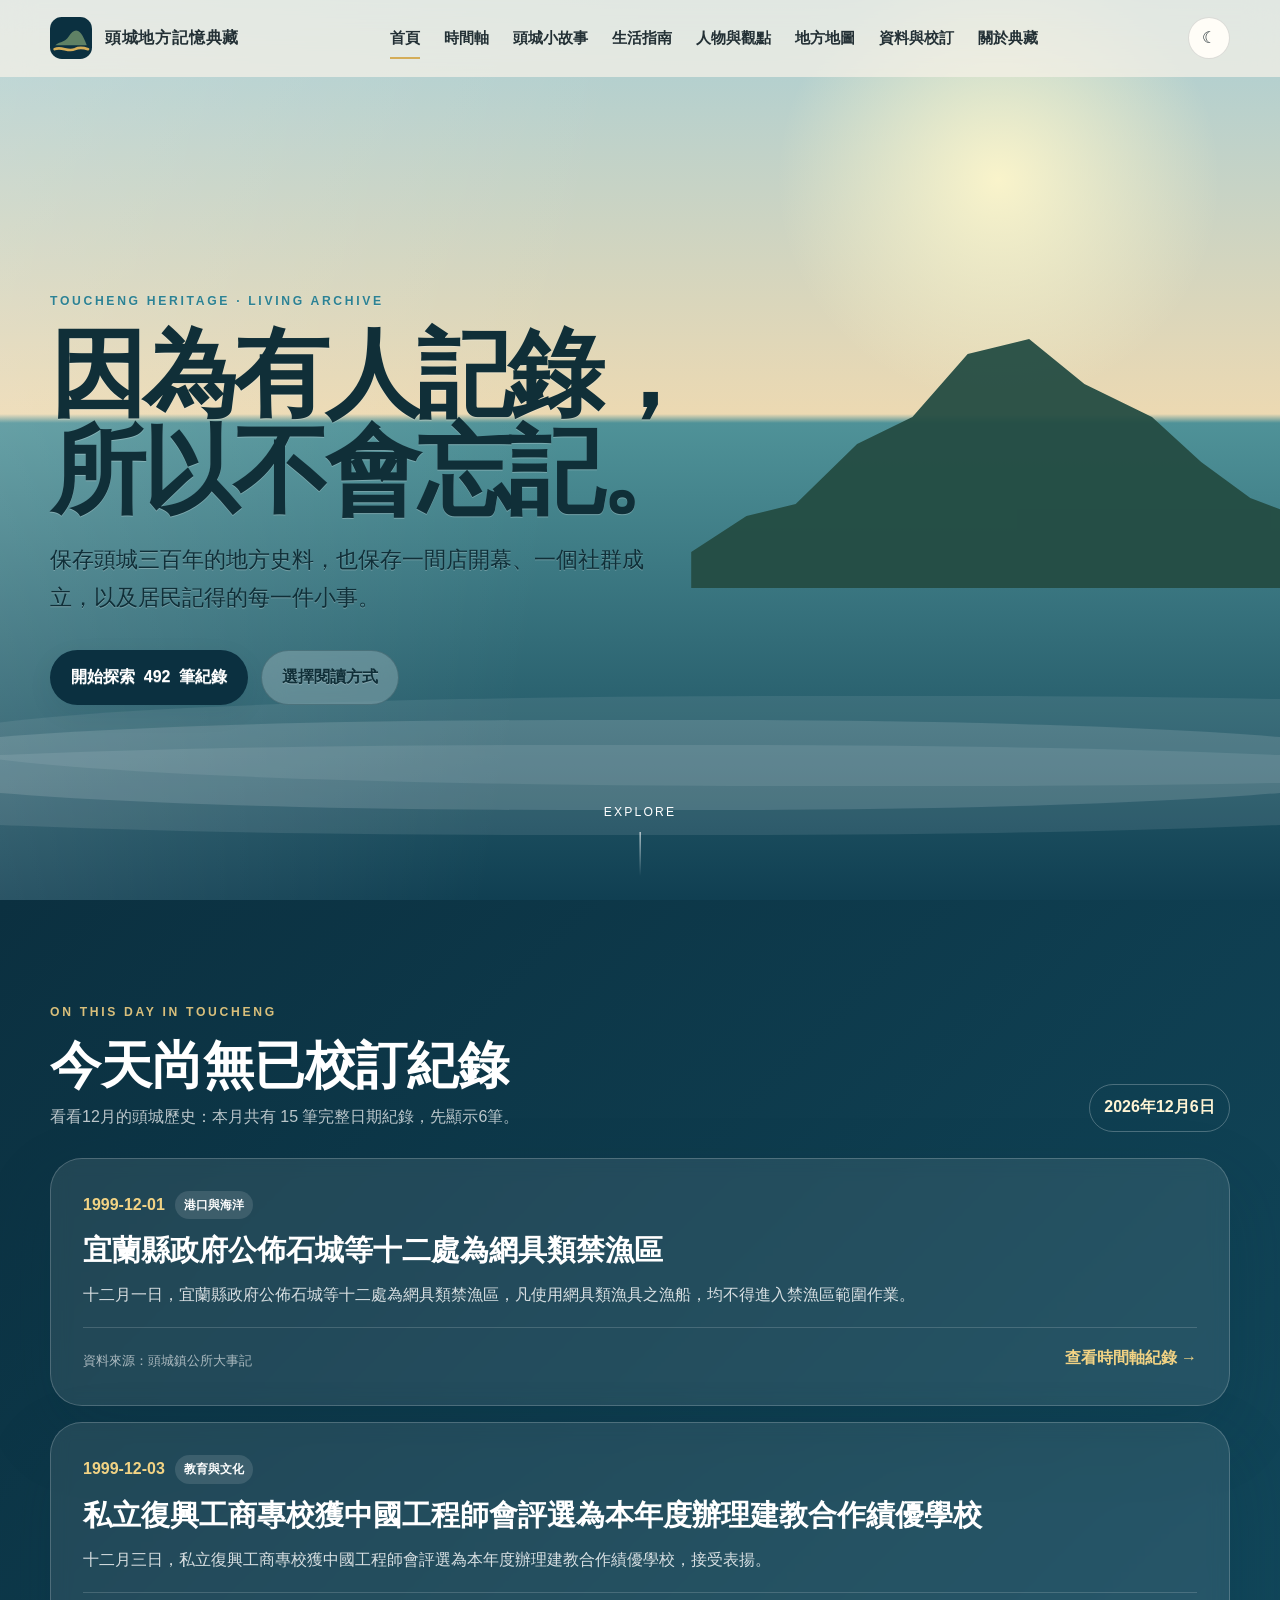
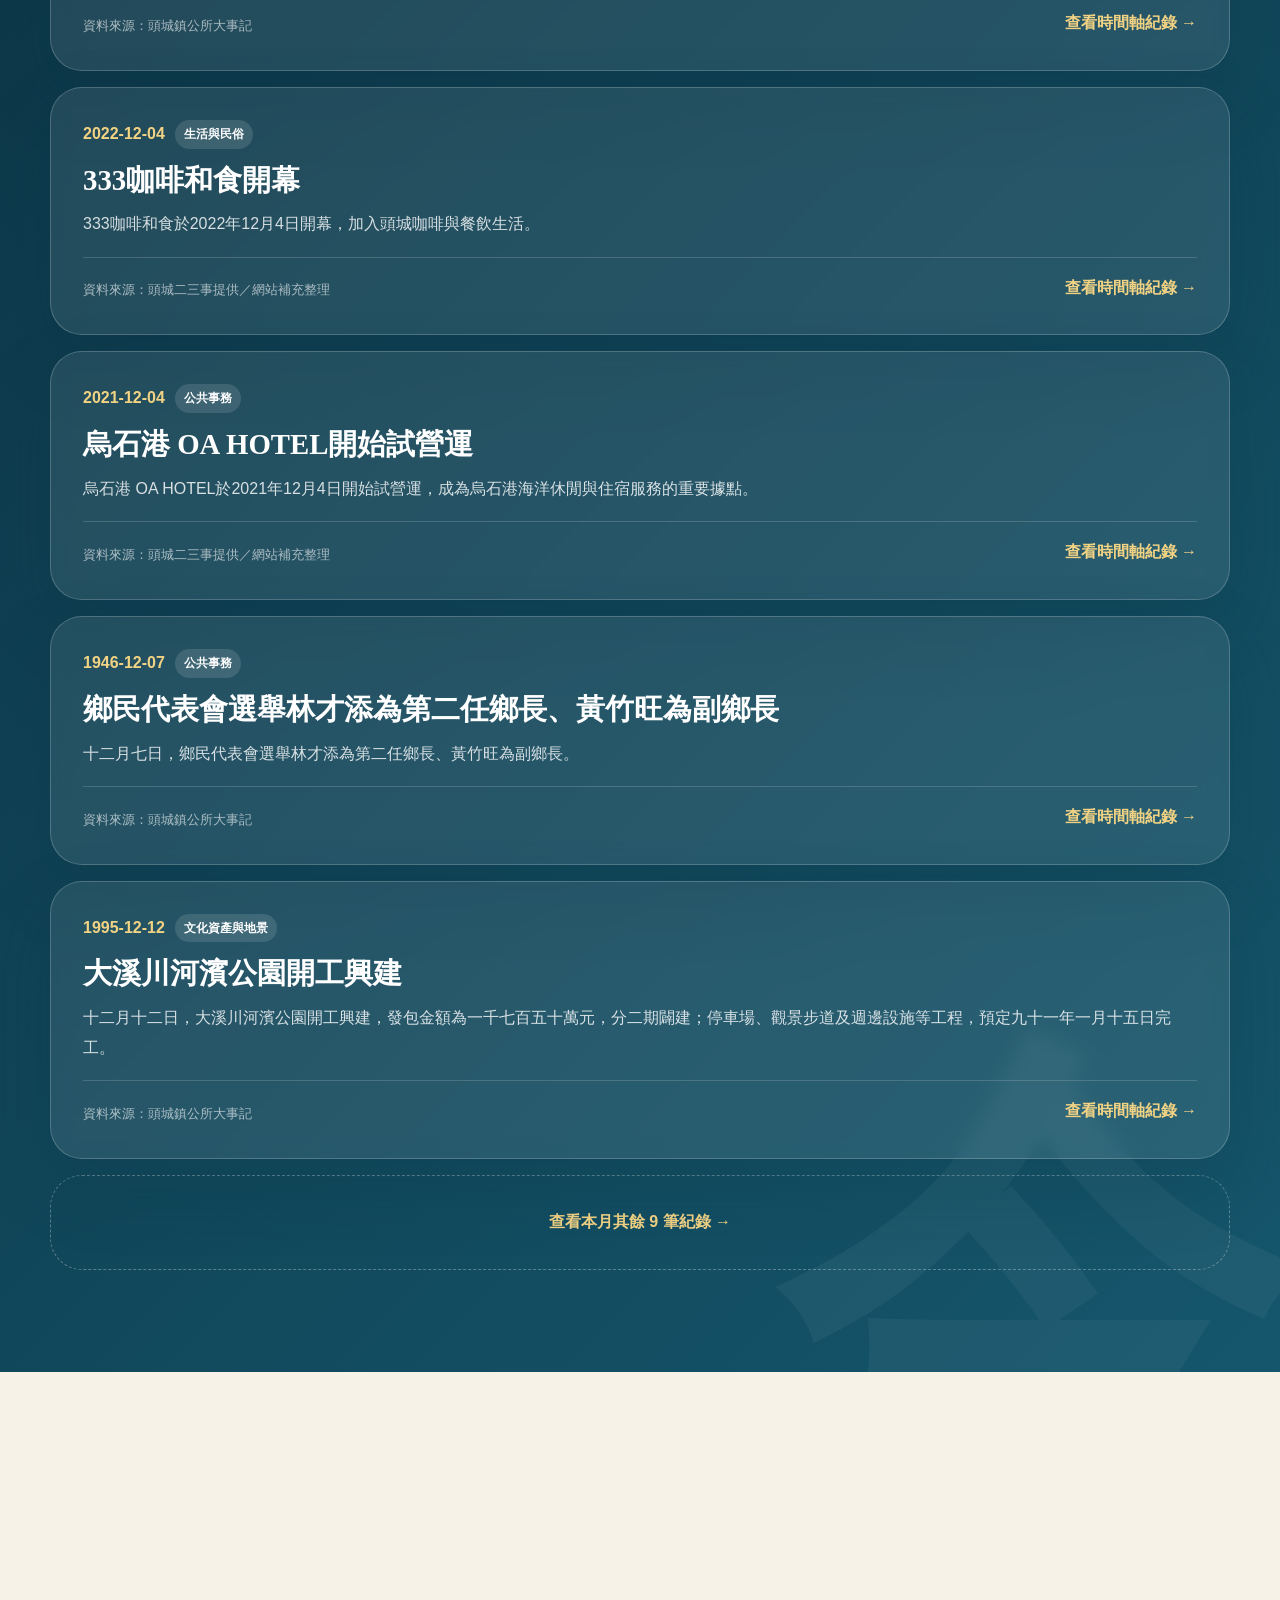
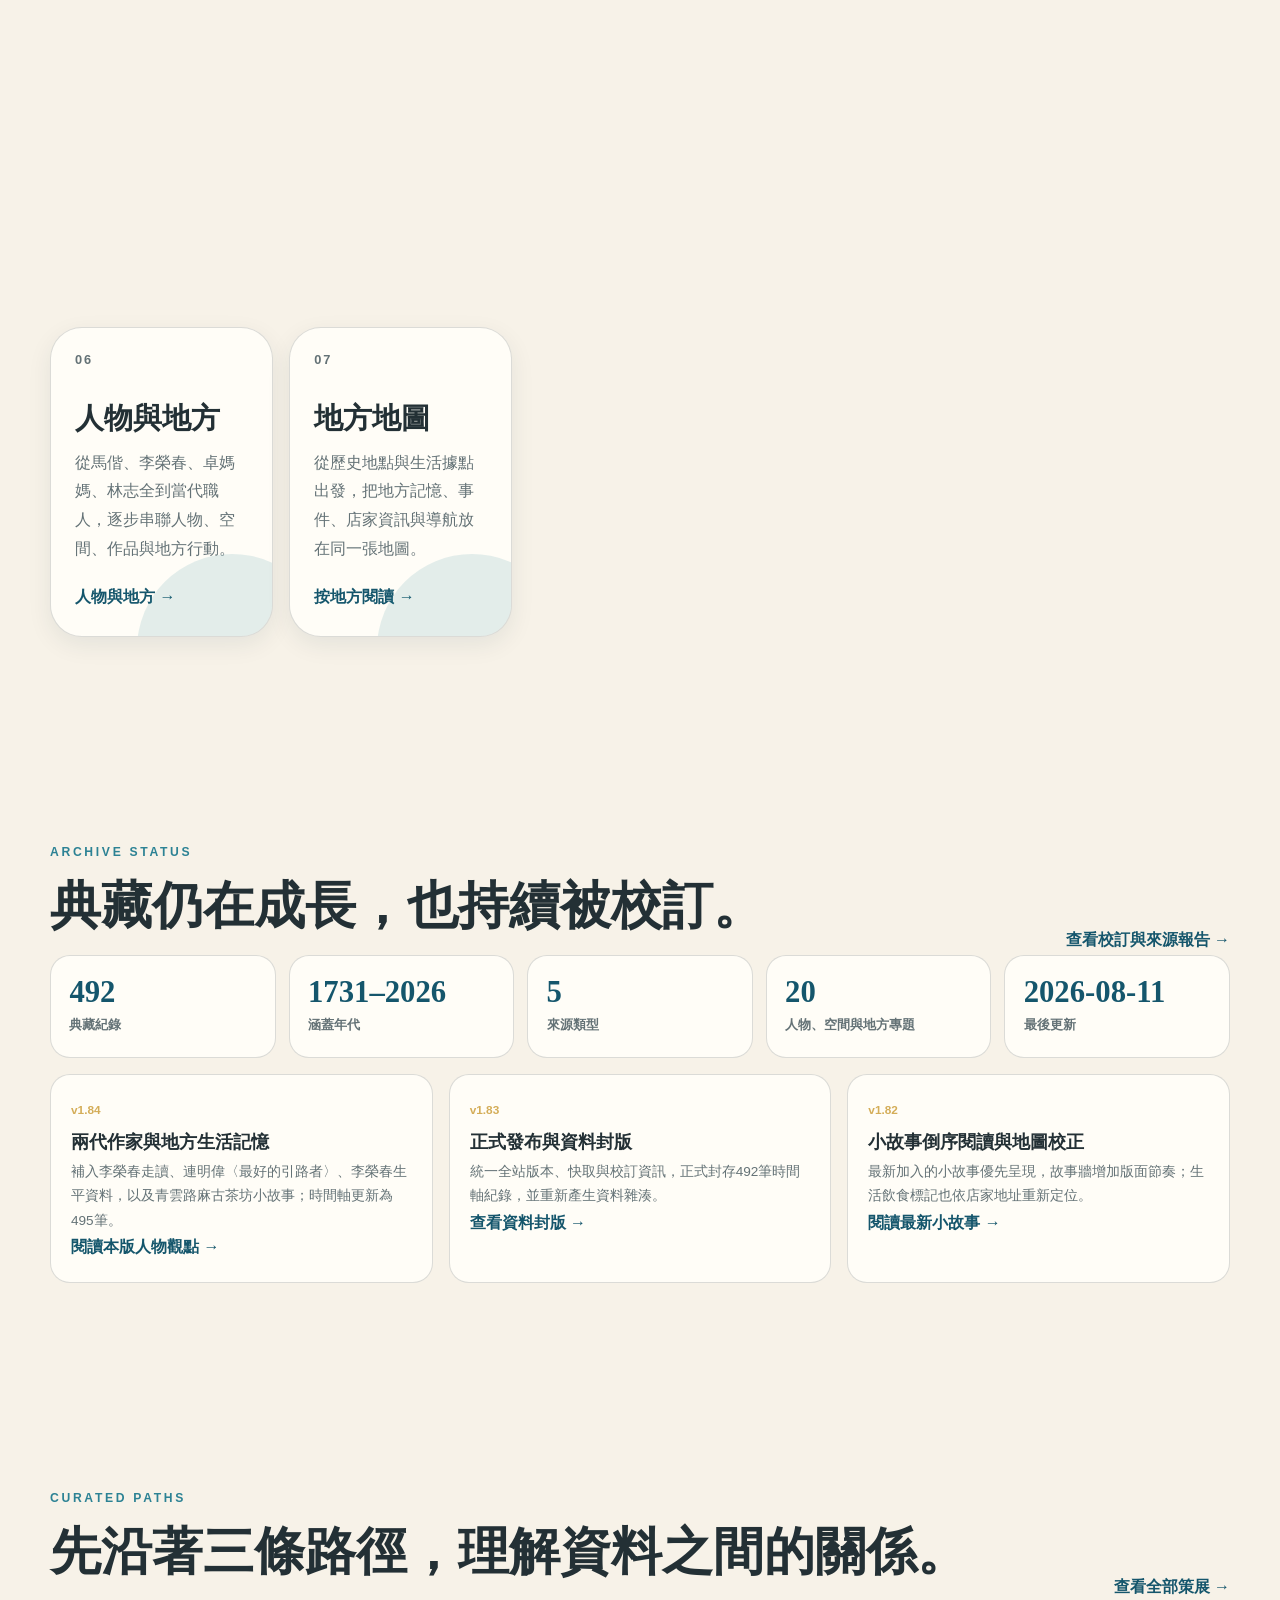
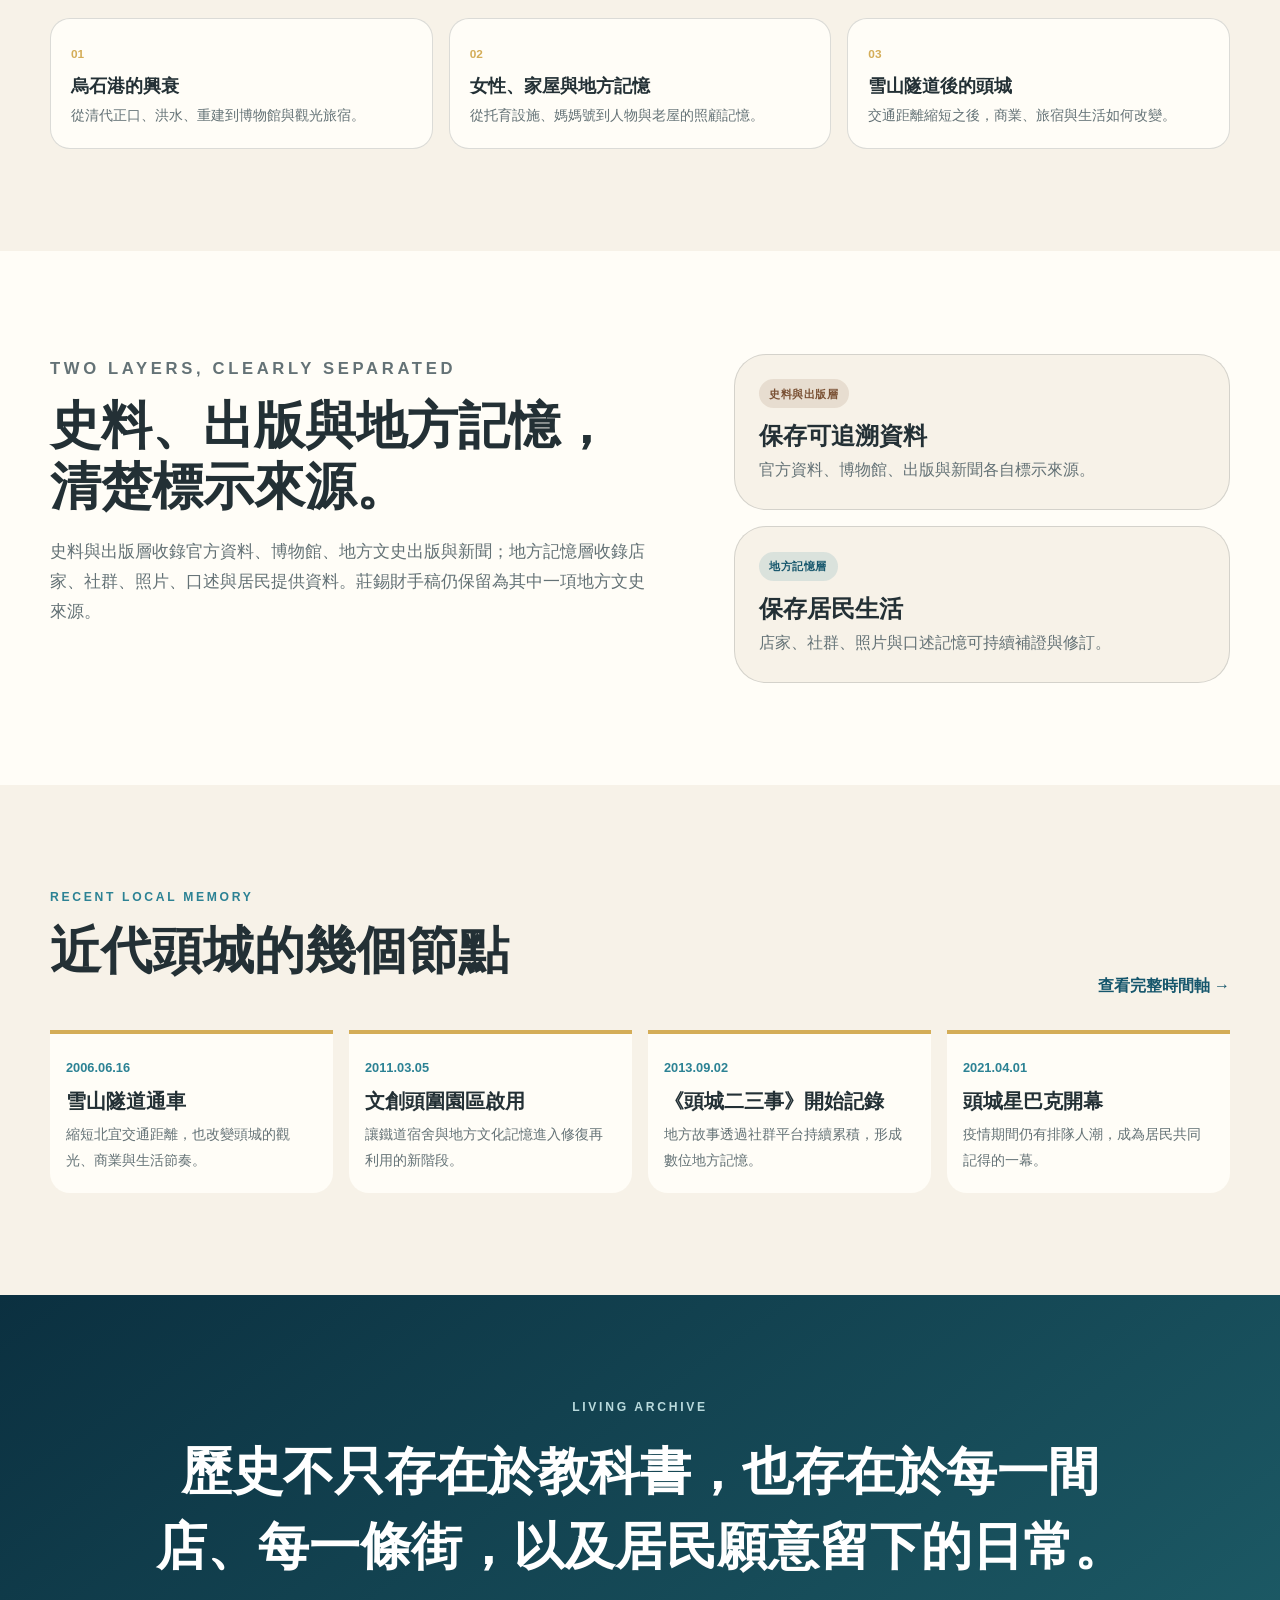
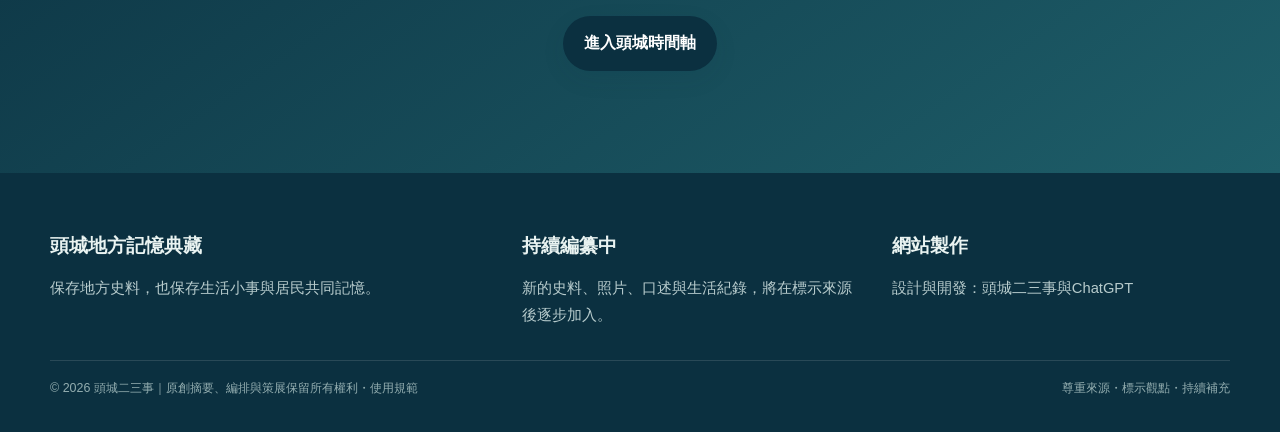
==== commit ef550f33: "Add files via upload" ====
--- a/index.html
+++ b/index.html
@@ -6,11 +6,11 @@
 <title>頭城地方記憶典藏｜Toucheng Heritage</title>
 <meta name="description" content="保存頭城地方史料、生活小事與共同記憶的持續編纂型數位典藏。">
 <link rel="icon" href="favicon.svg">
-<link rel="stylesheet" href="assets/css/style.css?v=1.83">
-<script defer src="assets/data/site-meta.js?v=1.83"></script>
-<script defer src="assets/js/app.js?v=1.83">
+<link rel="stylesheet" href="assets/css/style.css?v=1.84">
+<script defer src="assets/data/site-meta.js?v=1.84"></script>
+<script defer src="assets/js/app.js?v=1.84">
 </script>
-<script defer src="assets/js/history-today.js?v=1.83"></script>
+<script defer src="assets/js/history-today.js?v=1.84"></script>
 </head>
 <body>
 <header class="site-header">
@@ -116,7 +116,7 @@
 </div>
 </div>
 </section>
-<section class="section archive-dashboard"><div class="container"><div class="section-heading"><div><p class="eyebrow">Archive status</p><h2 class="section-title">典藏仍在成長，也持續被校訂。</h2></div><a class="text-link" href="audit.html">查看校訂與來源報告 →</a></div><div class="status-grid"><article><strong data-history-count>—</strong><span>典藏紀錄</span></article><article><strong data-site-coverage>—</strong><span>涵蓋年代</span></article><article><strong data-source-type-count>—</strong><span>來源類型</span></article><article><strong data-people-space-count>—</strong><span>人物、空間與地方專題</span></article><article><strong data-site-updated>—</strong><span>最後更新</span></article></div><div class="recent-update-grid"><article><time>v1.83</time><h3>正式發布與資料封版</h3><p>統一全站版本、快取與校訂資訊，正式封存492筆時間軸紀錄，並重新產生資料雜湊。</p><a class="text-link" href="audit.html">查看資料封版 →</a></article><article><time>v1.82</time><h3>小故事倒序閱讀與地圖校正</h3><p>最新加入的小故事優先呈現，故事牆增加版面節奏；生活飲食標記也依店家地址重新定位。</p><a class="text-link" href="stories.html">閱讀最新小故事 →</a></article><article><time>v1.81</time><h3>地方職人與山海生活</h3><p>補入林志全、Neil Roe與施燦欣等職人紀錄，讓山林產業、微笑灣與衝浪生活彼此連結。</p><a class="text-link" href="people.html#lin-zhichuan">閱讀地方職人 →</a></article></div></div></section>
+<section class="section archive-dashboard"><div class="container"><div class="section-heading"><div><p class="eyebrow">Archive status</p><h2 class="section-title">典藏仍在成長，也持續被校訂。</h2></div><a class="text-link" href="audit.html">查看校訂與來源報告 →</a></div><div class="status-grid"><article><strong data-history-count>—</strong><span>典藏紀錄</span></article><article><strong data-site-coverage>—</strong><span>涵蓋年代</span></article><article><strong data-source-type-count>—</strong><span>來源類型</span></article><article><strong data-people-space-count>—</strong><span>人物、空間與地方專題</span></article><article><strong data-site-updated>—</strong><span>最後更新</span></article></div><div class="recent-update-grid"><article><time>v1.84</time><h3>兩代作家與地方生活記憶</h3><p>補入李榮春走讀、連明偉〈最好的引路者〉、李榮春生平資料，以及青雲路麻古茶坊小故事；時間軸更新為495筆。</p><a class="text-link" href="people.html#lian-mingwei-best-guide">閱讀本版人物觀點 →</a></article><article><time>v1.83</time><h3>正式發布與資料封版</h3><p>統一全站版本、快取與校訂資訊，正式封存492筆時間軸紀錄，並重新產生資料雜湊。</p><a class="text-link" href="audit.html">查看資料封版 →</a></article><article><time>v1.82</time><h3>小故事倒序閱讀與地圖校正</h3><p>最新加入的小故事優先呈現，故事牆增加版面節奏；生活飲食標記也依店家地址重新定位。</p><a class="text-link" href="stories.html">閱讀最新小故事 →</a></article></div></div></section>
 <section class="section section-muted home-curations"><div class="container"><div class="section-heading"><div><p class="eyebrow">Curated paths</p><h2 class="section-title">先沿著三條路徑，理解資料之間的關係。</h2></div><a class="text-link" href="curations.html">查看全部策展 →</a></div><div class="curation-card-grid"><a href="curations.html#wushih-port"><span>01</span><h3>烏石港的興衰</h3><p>從清代正口、洪水、重建到博物館與觀光旅宿。</p></a><a href="curations.html#women-home"><span>02</span><h3>女性、家屋與地方記憶</h3><p>從托育設施、媽媽號到人物與老屋的照顧記憶。</p></a><a href="curations.html#after-snow-tunnel"><span>03</span><h3>雪山隧道後的頭城</h3><p>交通距離縮短之後，商業、旅宿與生活如何改變。</p></a></div></div></section>
 <section class="section dual-archive">
 <div class="container intro-grid">
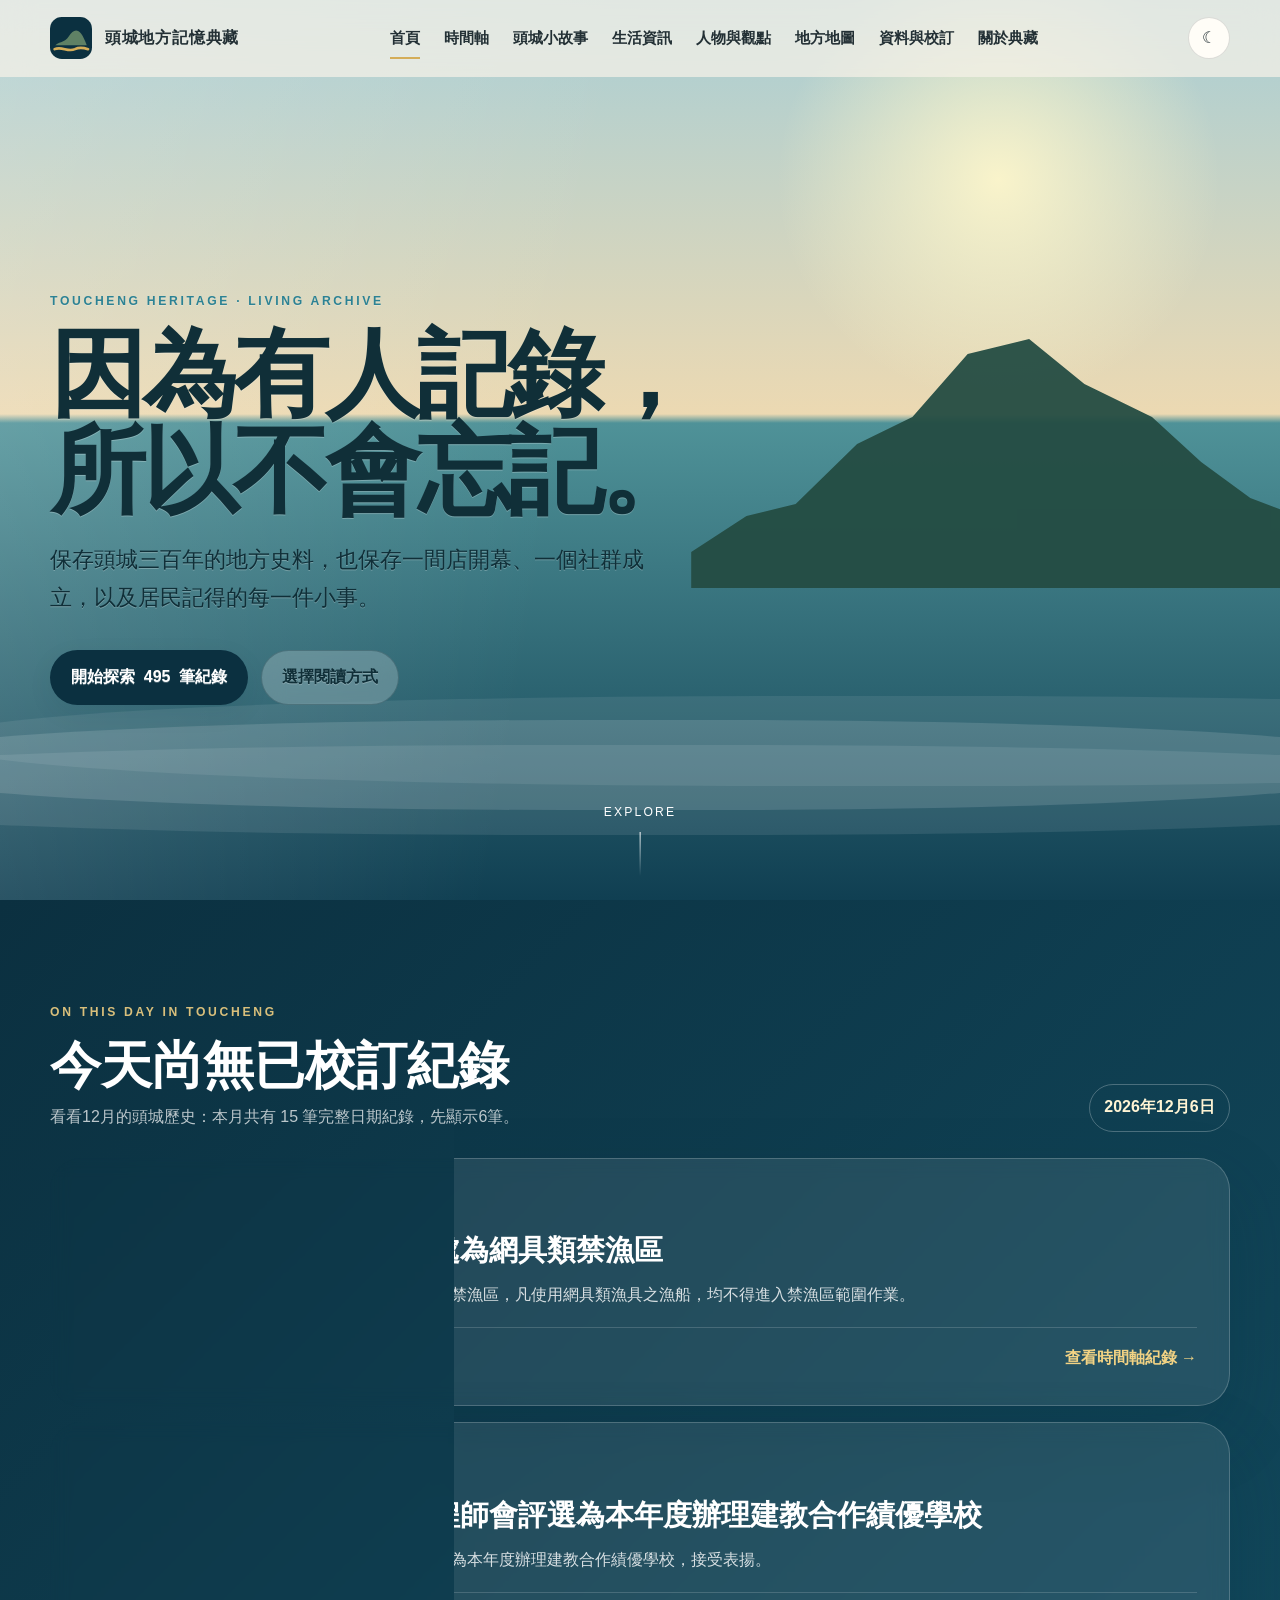
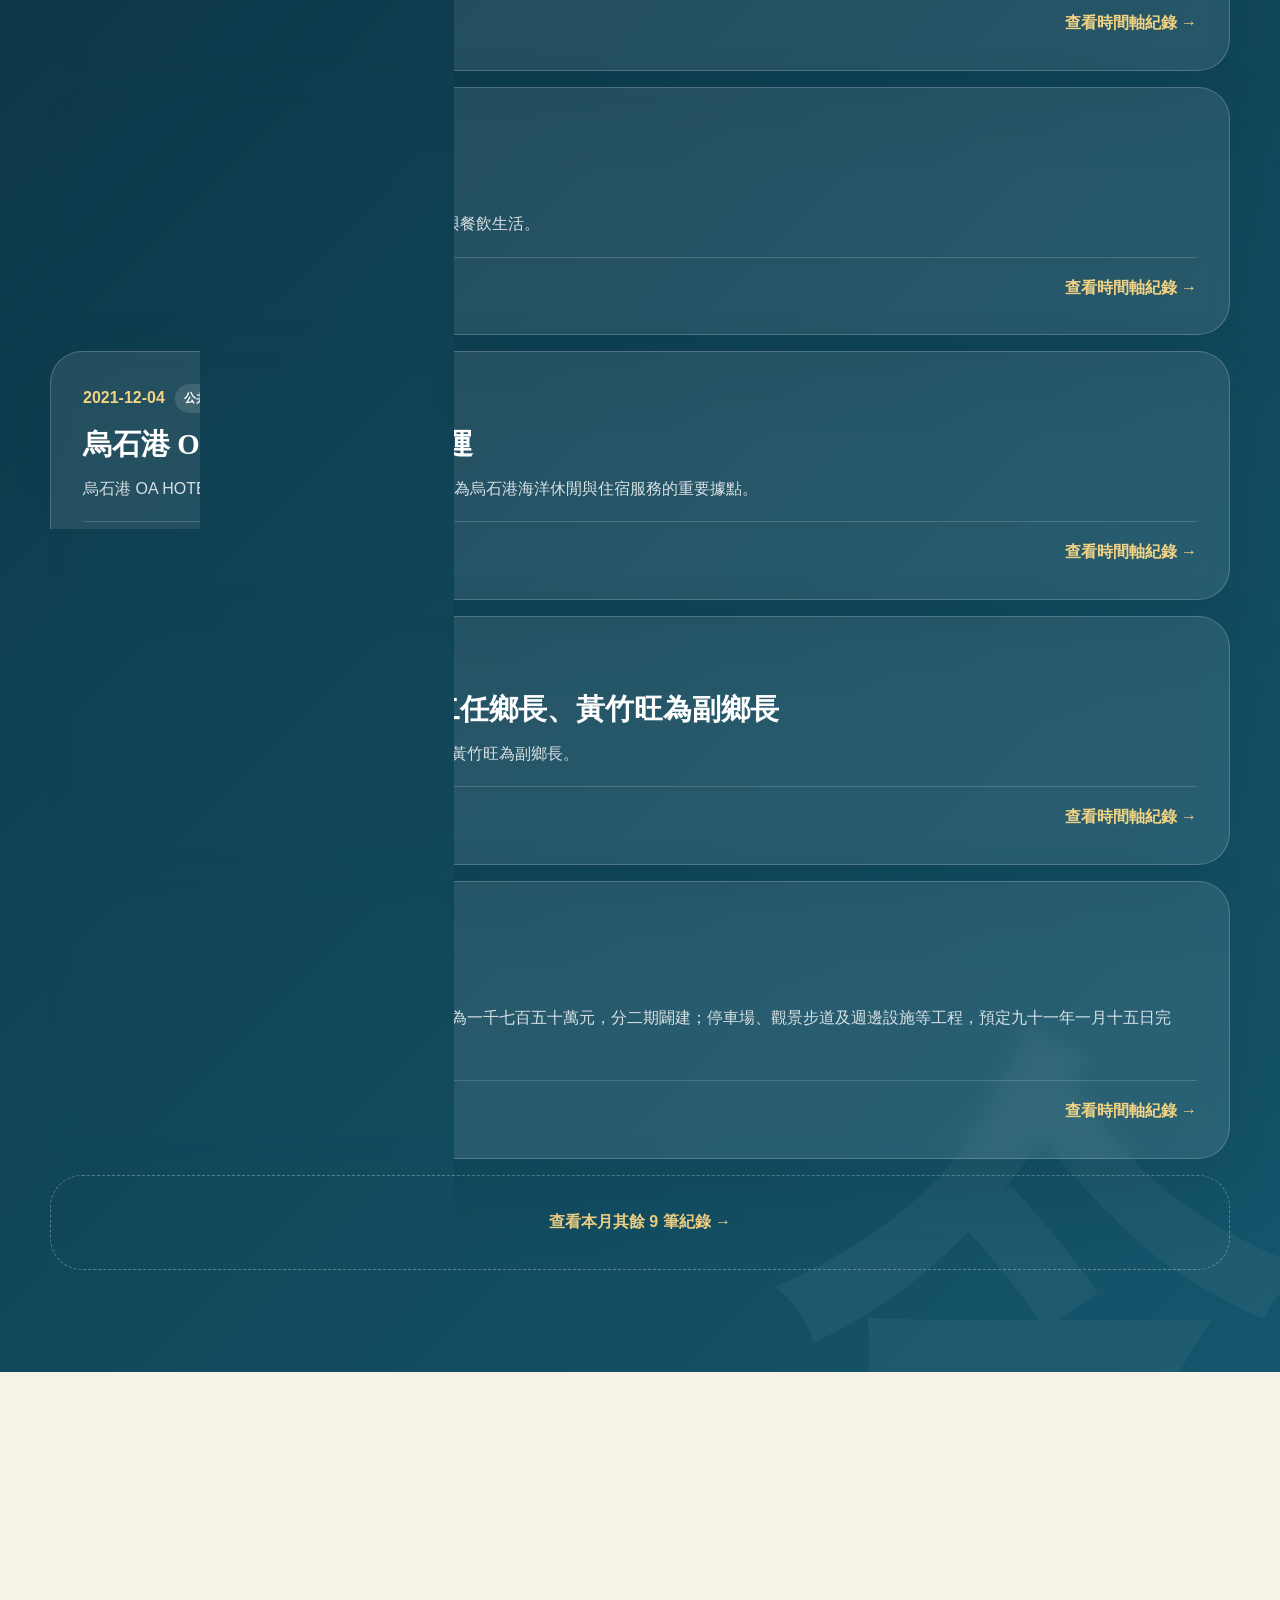
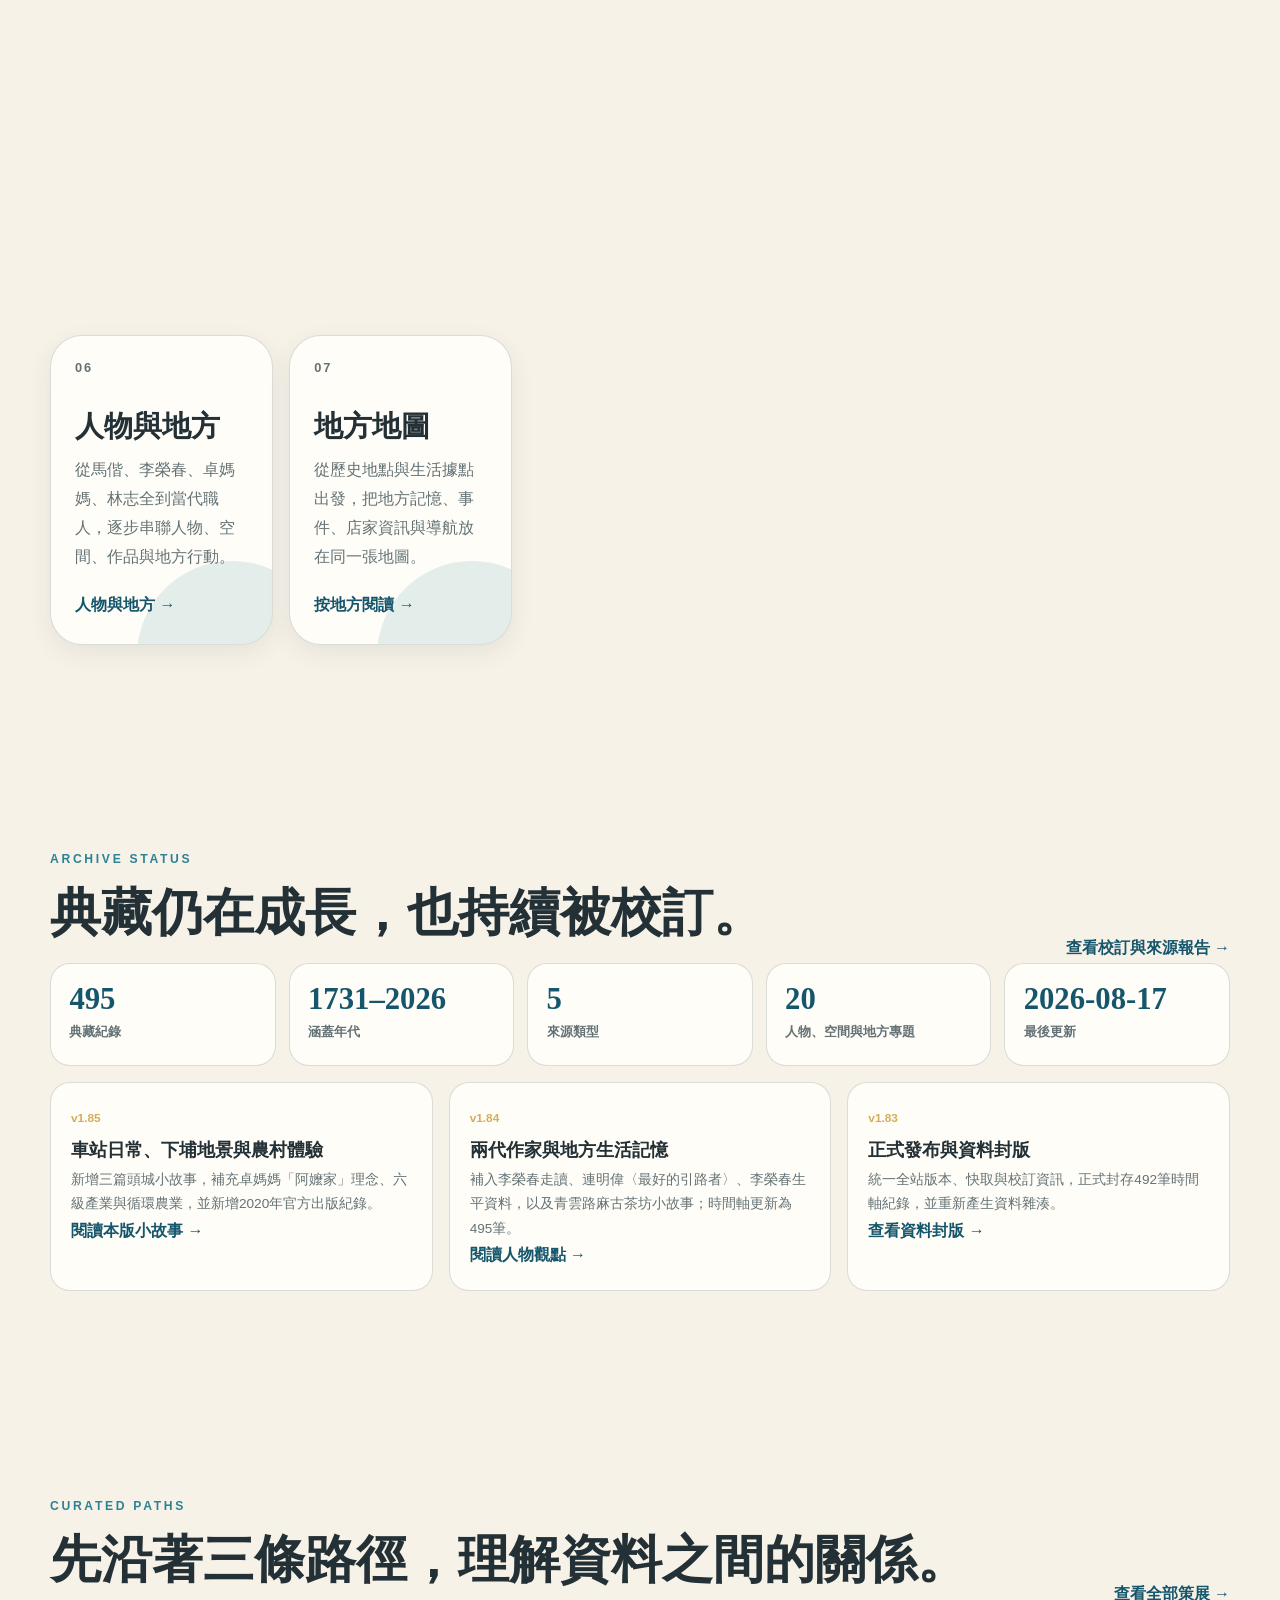
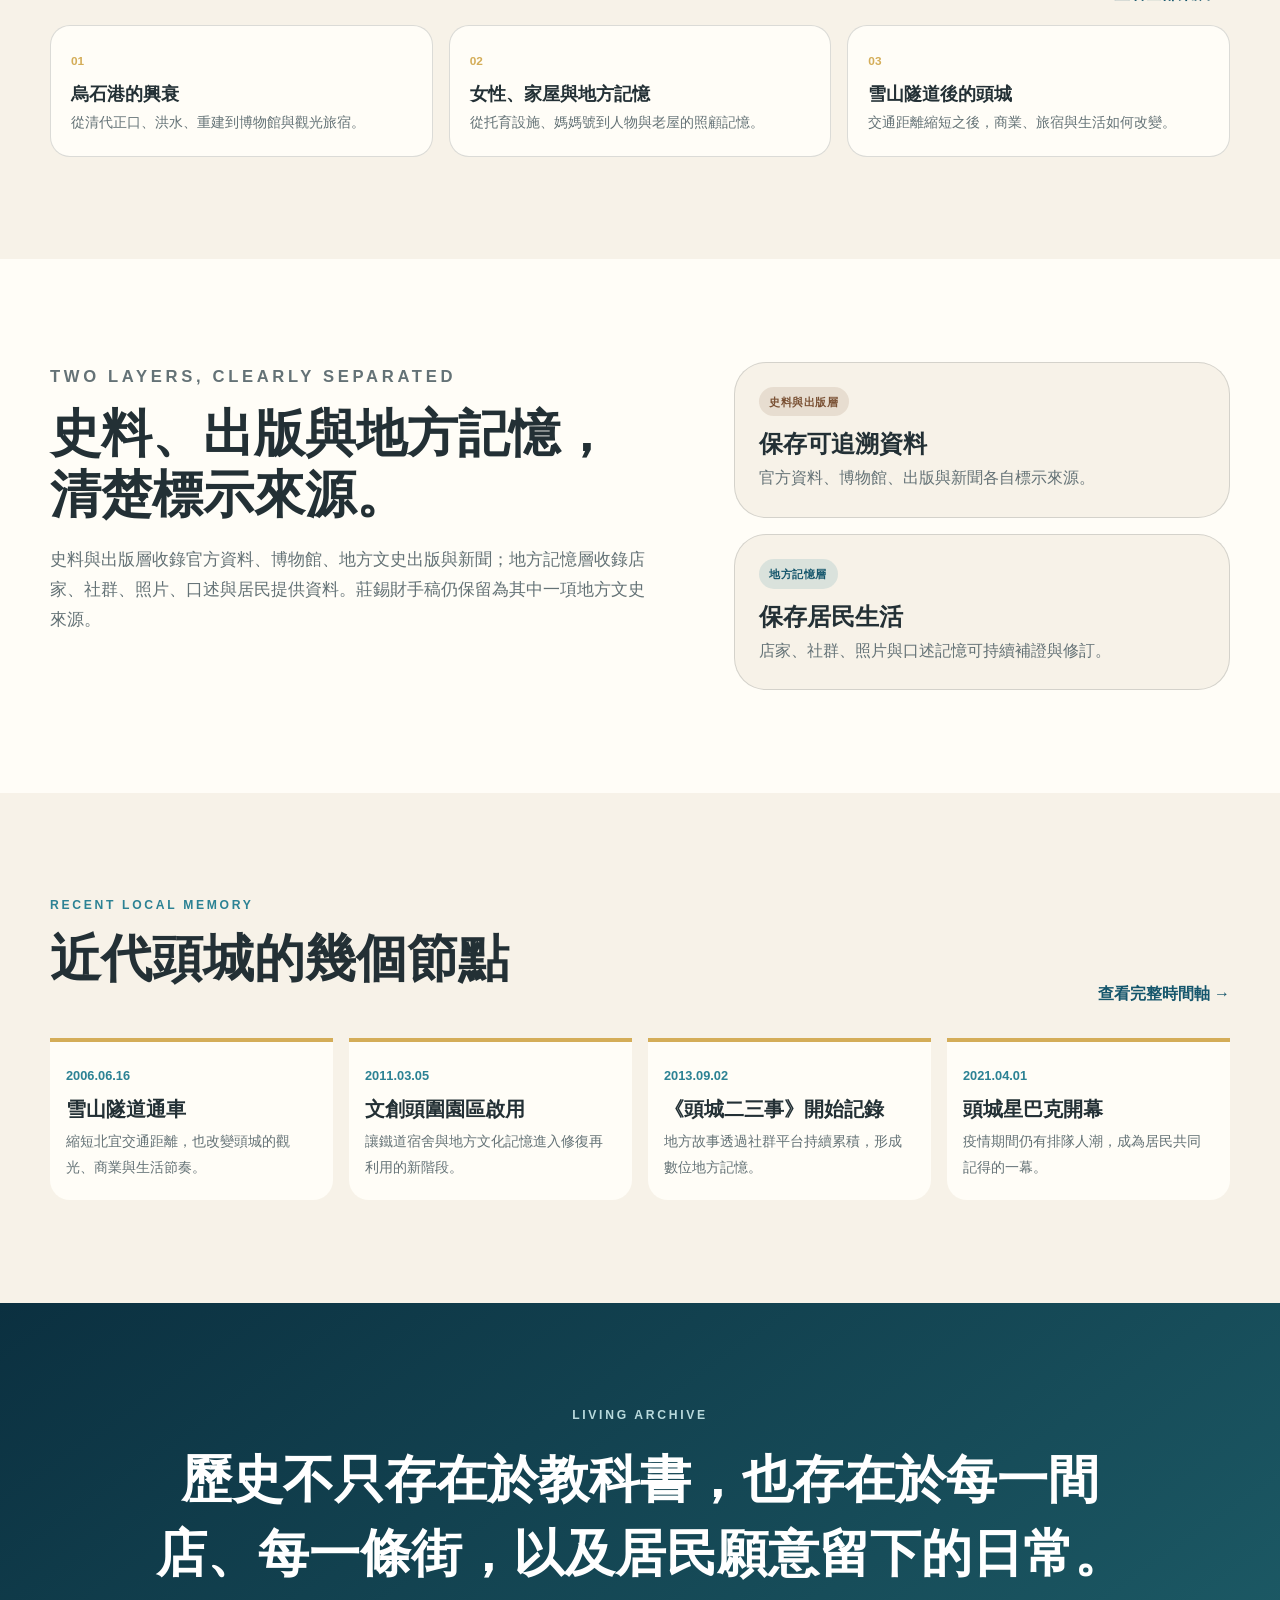
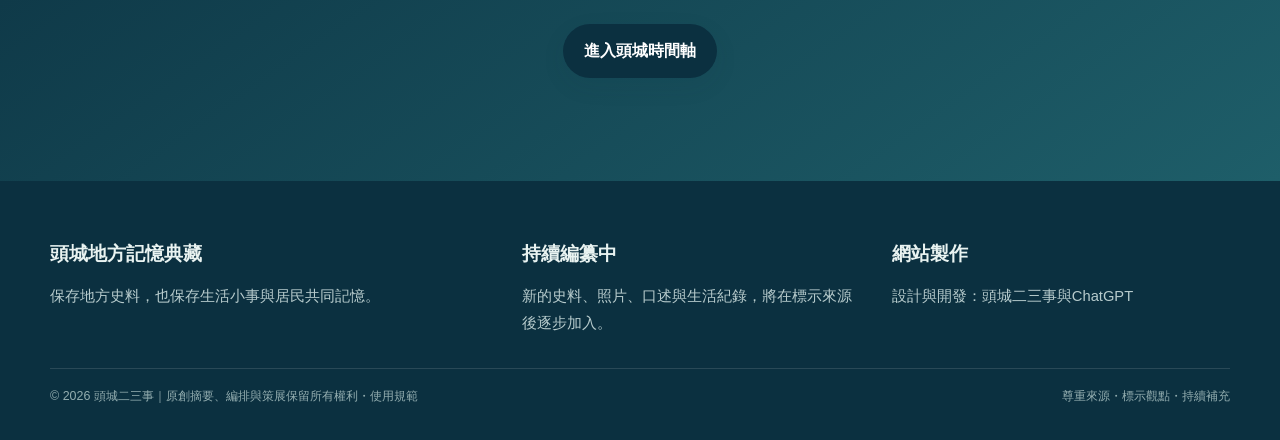
==== commit 9ff0fe59: "Add files via upload" ====
--- a/index.html
+++ b/index.html
@@ -6,11 +6,11 @@
 <title>頭城地方記憶典藏｜Toucheng Heritage</title>
 <meta name="description" content="保存頭城地方史料、生活小事與共同記憶的持續編纂型數位典藏。">
 <link rel="icon" href="favicon.svg">
-<link rel="stylesheet" href="assets/css/style.css?v=1.84">
-<script defer src="assets/data/site-meta.js?v=1.84"></script>
-<script defer src="assets/js/app.js?v=1.84">
+<link rel="stylesheet" href="assets/css/style.css?v=1.85">
+<script defer src="assets/data/site-meta.js?v=1.85"></script>
+<script defer src="assets/js/app.js?v=1.85">
 </script>
-<script defer src="assets/js/history-today.js?v=1.84"></script>
+<script defer src="assets/js/history-today.js?v=1.85"></script>
 </head>
 <body>
 <header class="site-header">
@@ -27,7 +27,7 @@
 <a href="index.html" aria-current="page">首頁</a>
 <a href="history.html">時間軸</a>
 <a href="stories.html">頭城小故事</a>
-<a href="guide.html">生活指南</a>
+<a href="guide.html">生活資訊</a>
 <a href="people.html">人物與觀點</a>
 <a href="map.html">地方地圖</a><a href="audit.html">資料與校訂</a>
 <a href="about.html">關於典藏</a>
@@ -97,9 +97,9 @@
 </a>
 <a class="portal-card guide reveal" href="guide.html">
 <span>05</span>
-<strong>頭城生活指南</strong>
-<p>給新住民與居民的在地實用資訊，先從舊衣回收箱地圖開始。</p>
-<em>快速上手 →</em>
+<strong>頭城舊衣回收箱資訊</strong>
+<p>保留舊衣回收箱等公共生活資訊；即時生活服務將移至 Toucheng Living 維護。</p>
+<em>查看回收資訊 →</em>
 </a>
 <a class="portal-card place reveal" href="people.html">
 <span>06</span>
@@ -116,7 +116,7 @@
 </div>
 </div>
 </section>
-<section class="section archive-dashboard"><div class="container"><div class="section-heading"><div><p class="eyebrow">Archive status</p><h2 class="section-title">典藏仍在成長，也持續被校訂。</h2></div><a class="text-link" href="audit.html">查看校訂與來源報告 →</a></div><div class="status-grid"><article><strong data-history-count>—</strong><span>典藏紀錄</span></article><article><strong data-site-coverage>—</strong><span>涵蓋年代</span></article><article><strong data-source-type-count>—</strong><span>來源類型</span></article><article><strong data-people-space-count>—</strong><span>人物、空間與地方專題</span></article><article><strong data-site-updated>—</strong><span>最後更新</span></article></div><div class="recent-update-grid"><article><time>v1.84</time><h3>兩代作家與地方生活記憶</h3><p>補入李榮春走讀、連明偉〈最好的引路者〉、李榮春生平資料，以及青雲路麻古茶坊小故事；時間軸更新為495筆。</p><a class="text-link" href="people.html#lian-mingwei-best-guide">閱讀本版人物觀點 →</a></article><article><time>v1.83</time><h3>正式發布與資料封版</h3><p>統一全站版本、快取與校訂資訊，正式封存492筆時間軸紀錄，並重新產生資料雜湊。</p><a class="text-link" href="audit.html">查看資料封版 →</a></article><article><time>v1.82</time><h3>小故事倒序閱讀與地圖校正</h3><p>最新加入的小故事優先呈現，故事牆增加版面節奏；生活飲食標記也依店家地址重新定位。</p><a class="text-link" href="stories.html">閱讀最新小故事 →</a></article></div></div></section>
+<section class="section archive-dashboard"><div class="container"><div class="section-heading"><div><p class="eyebrow">Archive status</p><h2 class="section-title">典藏仍在成長，也持續被校訂。</h2></div><a class="text-link" href="audit.html">查看校訂與來源報告 →</a></div><div class="status-grid"><article><strong data-history-count>—</strong><span>典藏紀錄</span></article><article><strong data-site-coverage>—</strong><span>涵蓋年代</span></article><article><strong data-source-type-count>—</strong><span>來源類型</span></article><article><strong data-people-space-count>—</strong><span>人物、空間與地方專題</span></article><article><strong data-site-updated>—</strong><span>最後更新</span></article></div><div class="recent-update-grid"><article><time>v1.85</time><h3>車站日常、下埔地景與農村體驗</h3><p>新增三篇頭城小故事，補充卓媽媽「阿嬤家」理念、六級產業與循環農業，並新增2020年官方出版紀錄。</p><a class="text-link" href="stories.html">閱讀本版小故事 →</a></article><article><time>v1.84</time><h3>兩代作家與地方生活記憶</h3><p>補入李榮春走讀、連明偉〈最好的引路者〉、李榮春生平資料，以及青雲路麻古茶坊小故事；時間軸更新為495筆。</p><a class="text-link" href="people.html#lian-mingwei-best-guide">閱讀人物觀點 →</a></article><article><time>v1.83</time><h3>正式發布與資料封版</h3><p>統一全站版本、快取與校訂資訊，正式封存492筆時間軸紀錄，並重新產生資料雜湊。</p><a class="text-link" href="audit.html">查看資料封版 →</a></article></div></div></section>
 <section class="section section-muted home-curations"><div class="container"><div class="section-heading"><div><p class="eyebrow">Curated paths</p><h2 class="section-title">先沿著三條路徑，理解資料之間的關係。</h2></div><a class="text-link" href="curations.html">查看全部策展 →</a></div><div class="curation-card-grid"><a href="curations.html#wushih-port"><span>01</span><h3>烏石港的興衰</h3><p>從清代正口、洪水、重建到博物館與觀光旅宿。</p></a><a href="curations.html#women-home"><span>02</span><h3>女性、家屋與地方記憶</h3><p>從托育設施、媽媽號到人物與老屋的照顧記憶。</p></a><a href="curations.html#after-snow-tunnel"><span>03</span><h3>雪山隧道後的頭城</h3><p>交通距離縮短之後，商業、旅宿與生活如何改變。</p></a></div></div></section>
 <section class="section dual-archive">
 <div class="container intro-grid">
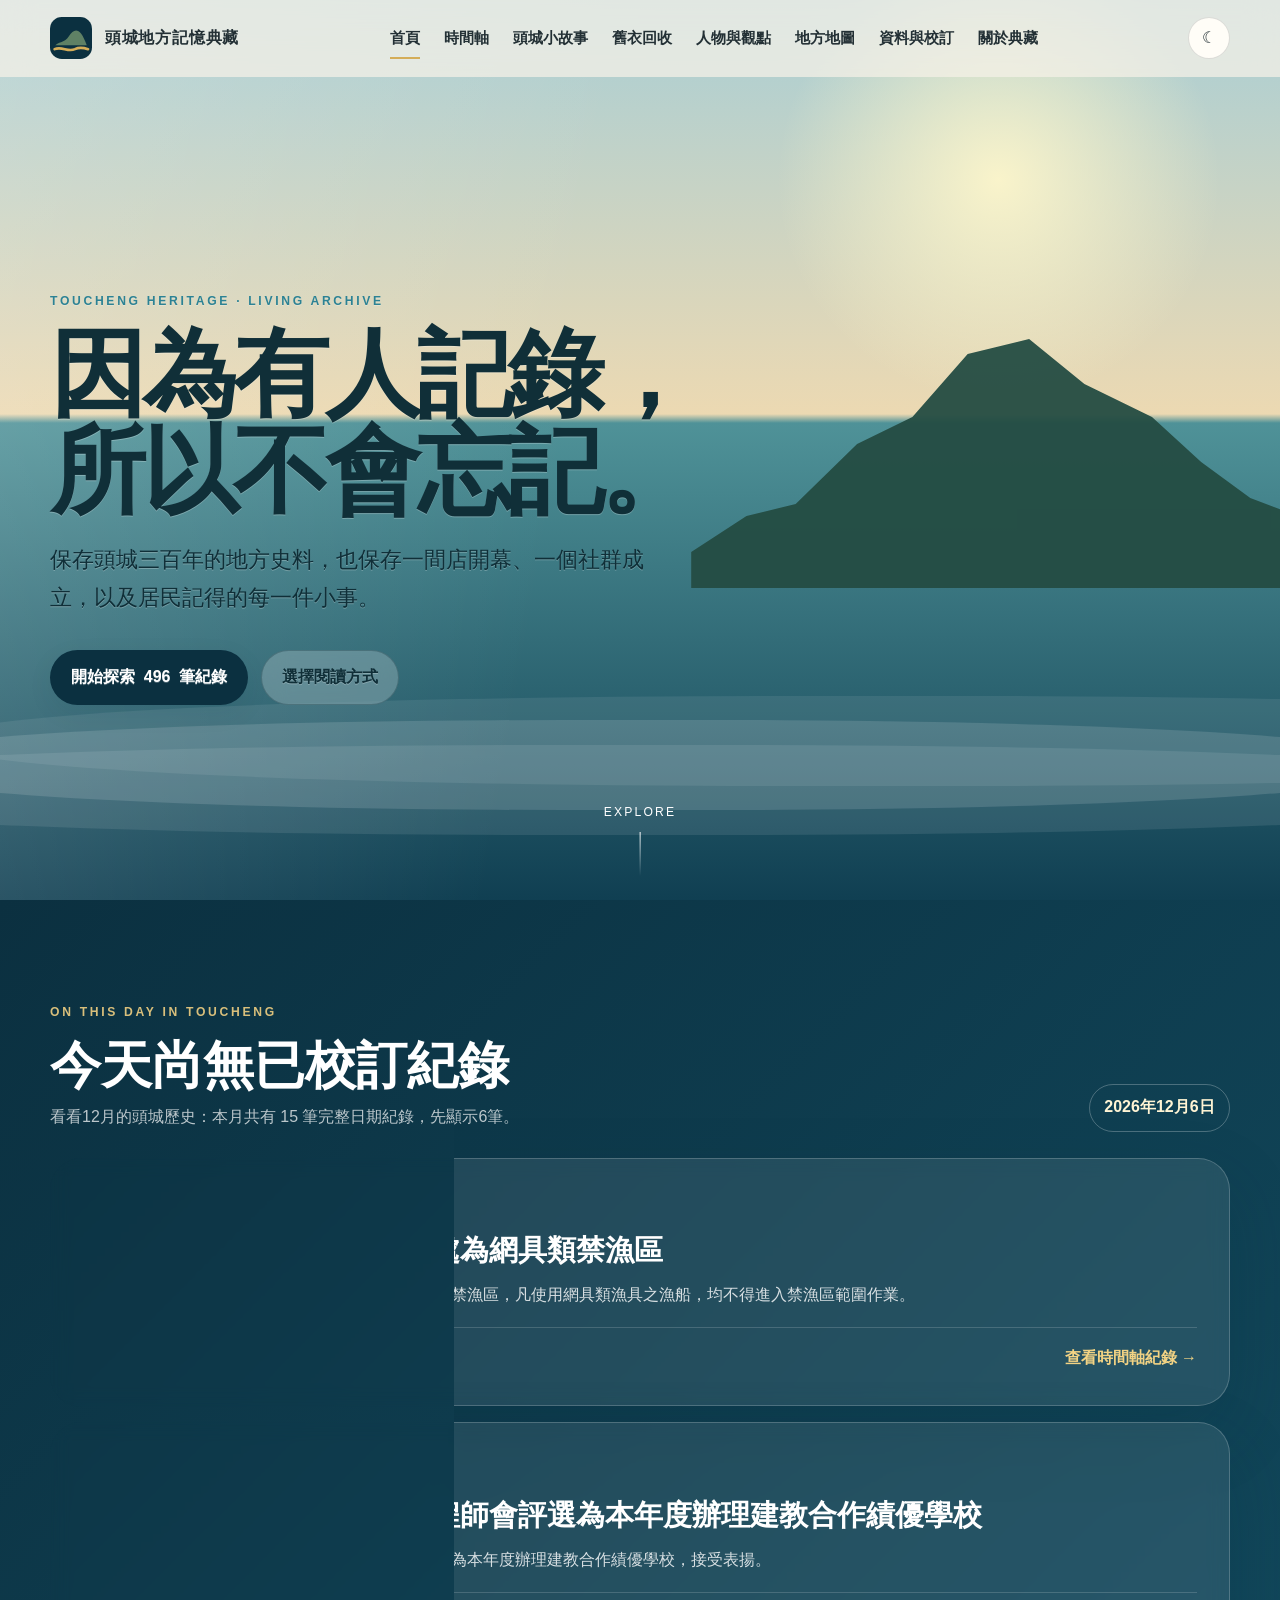
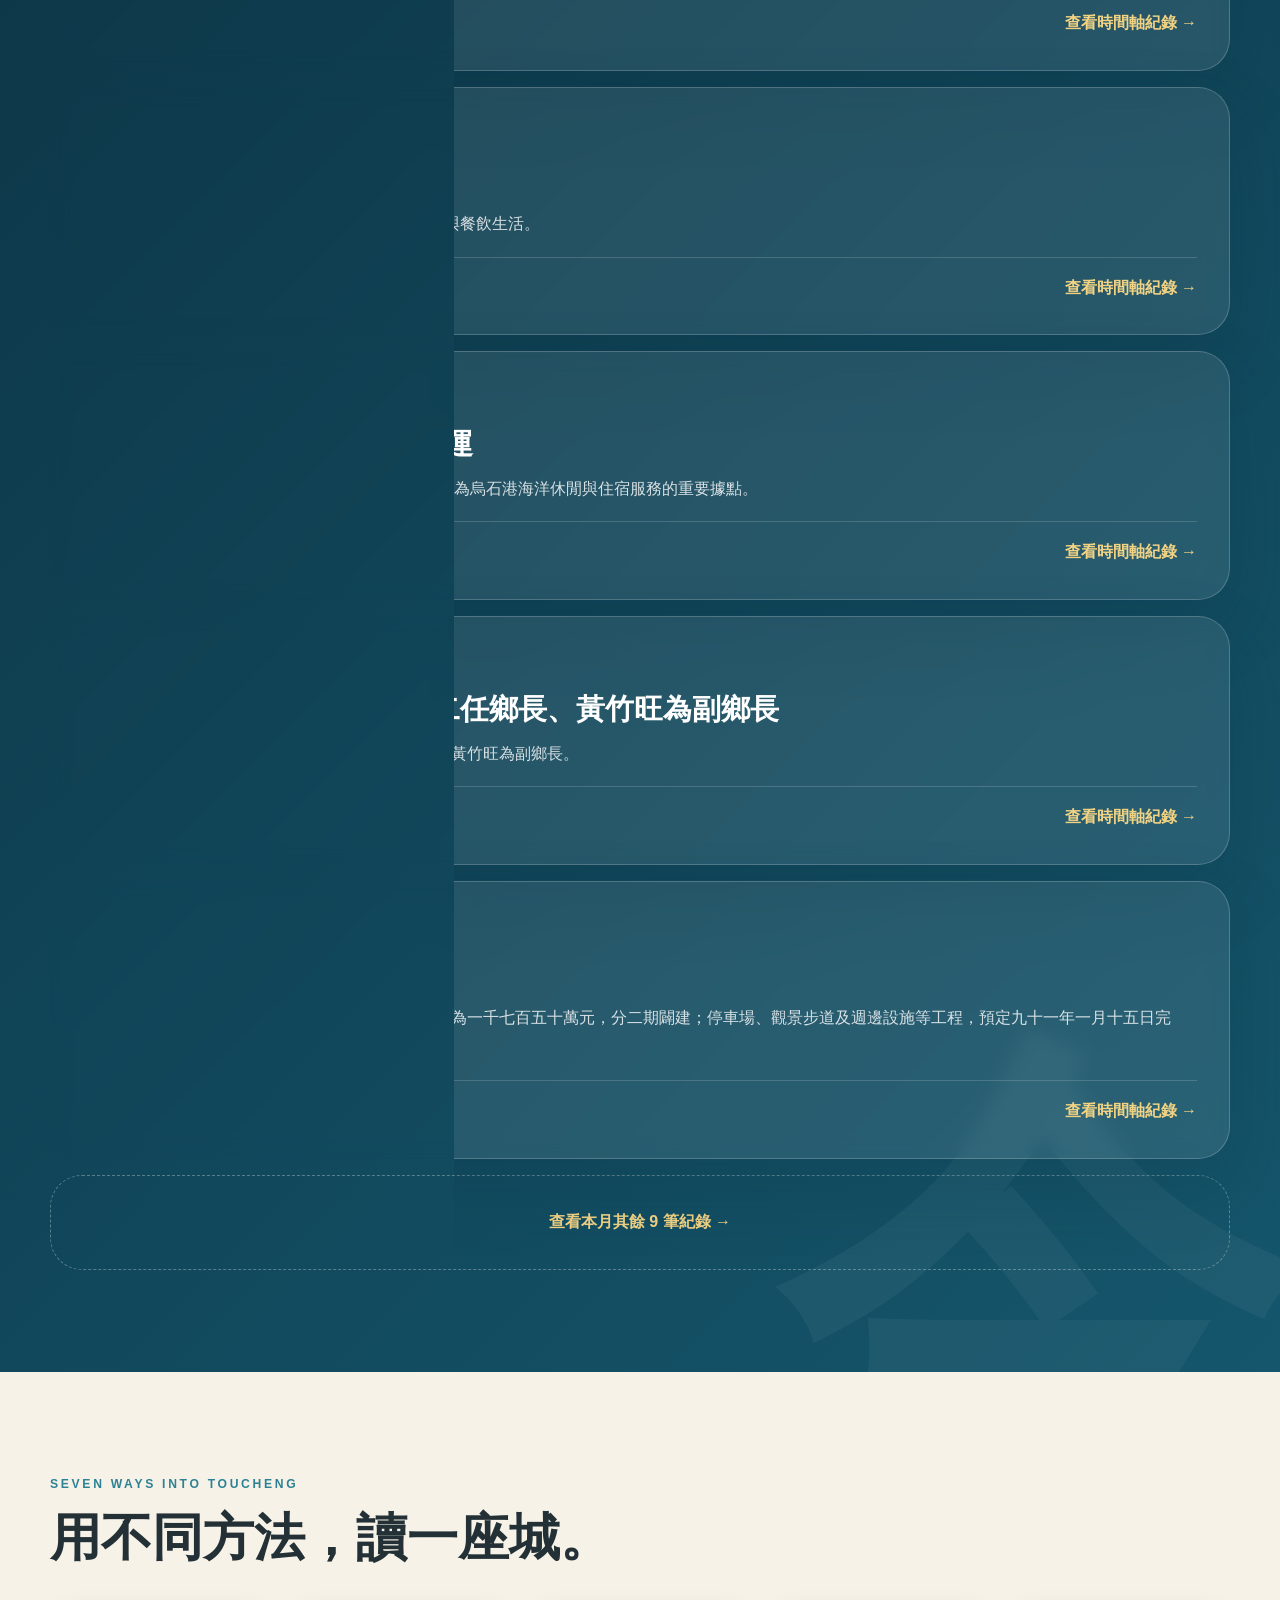
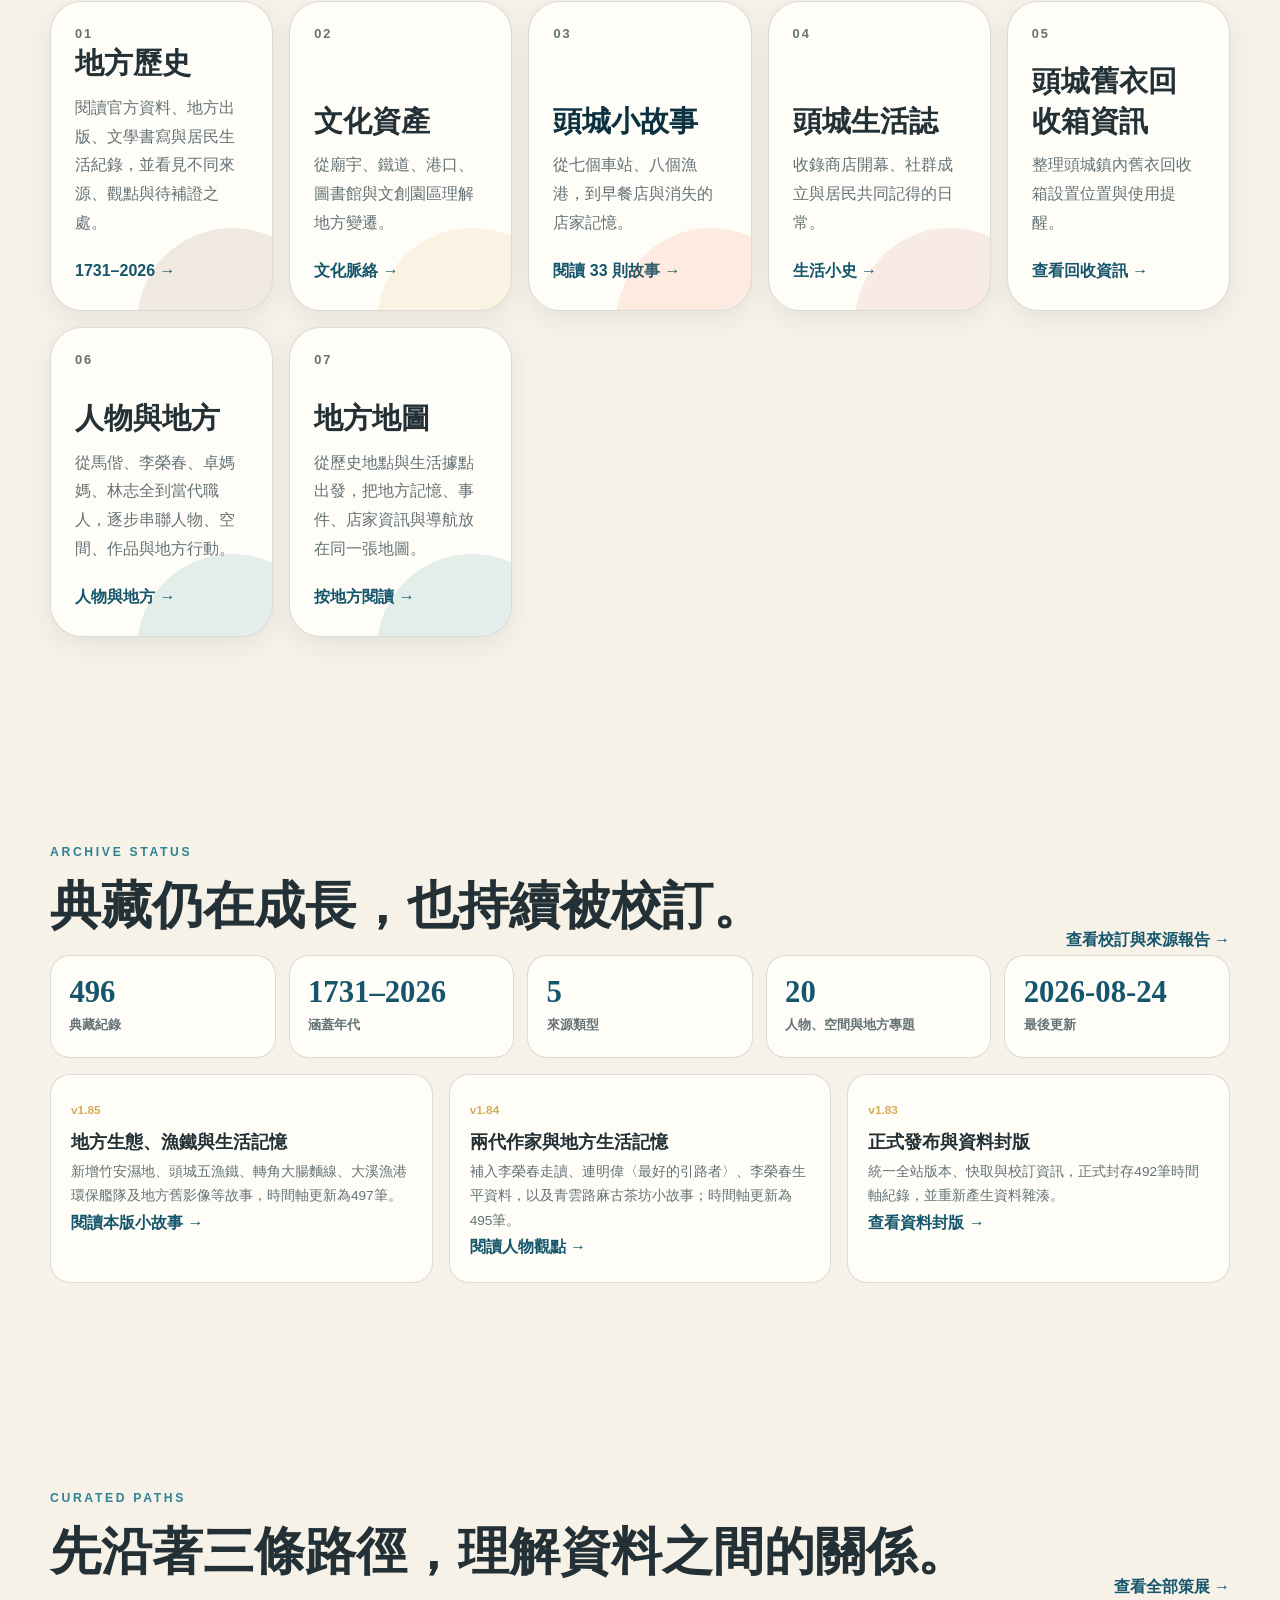
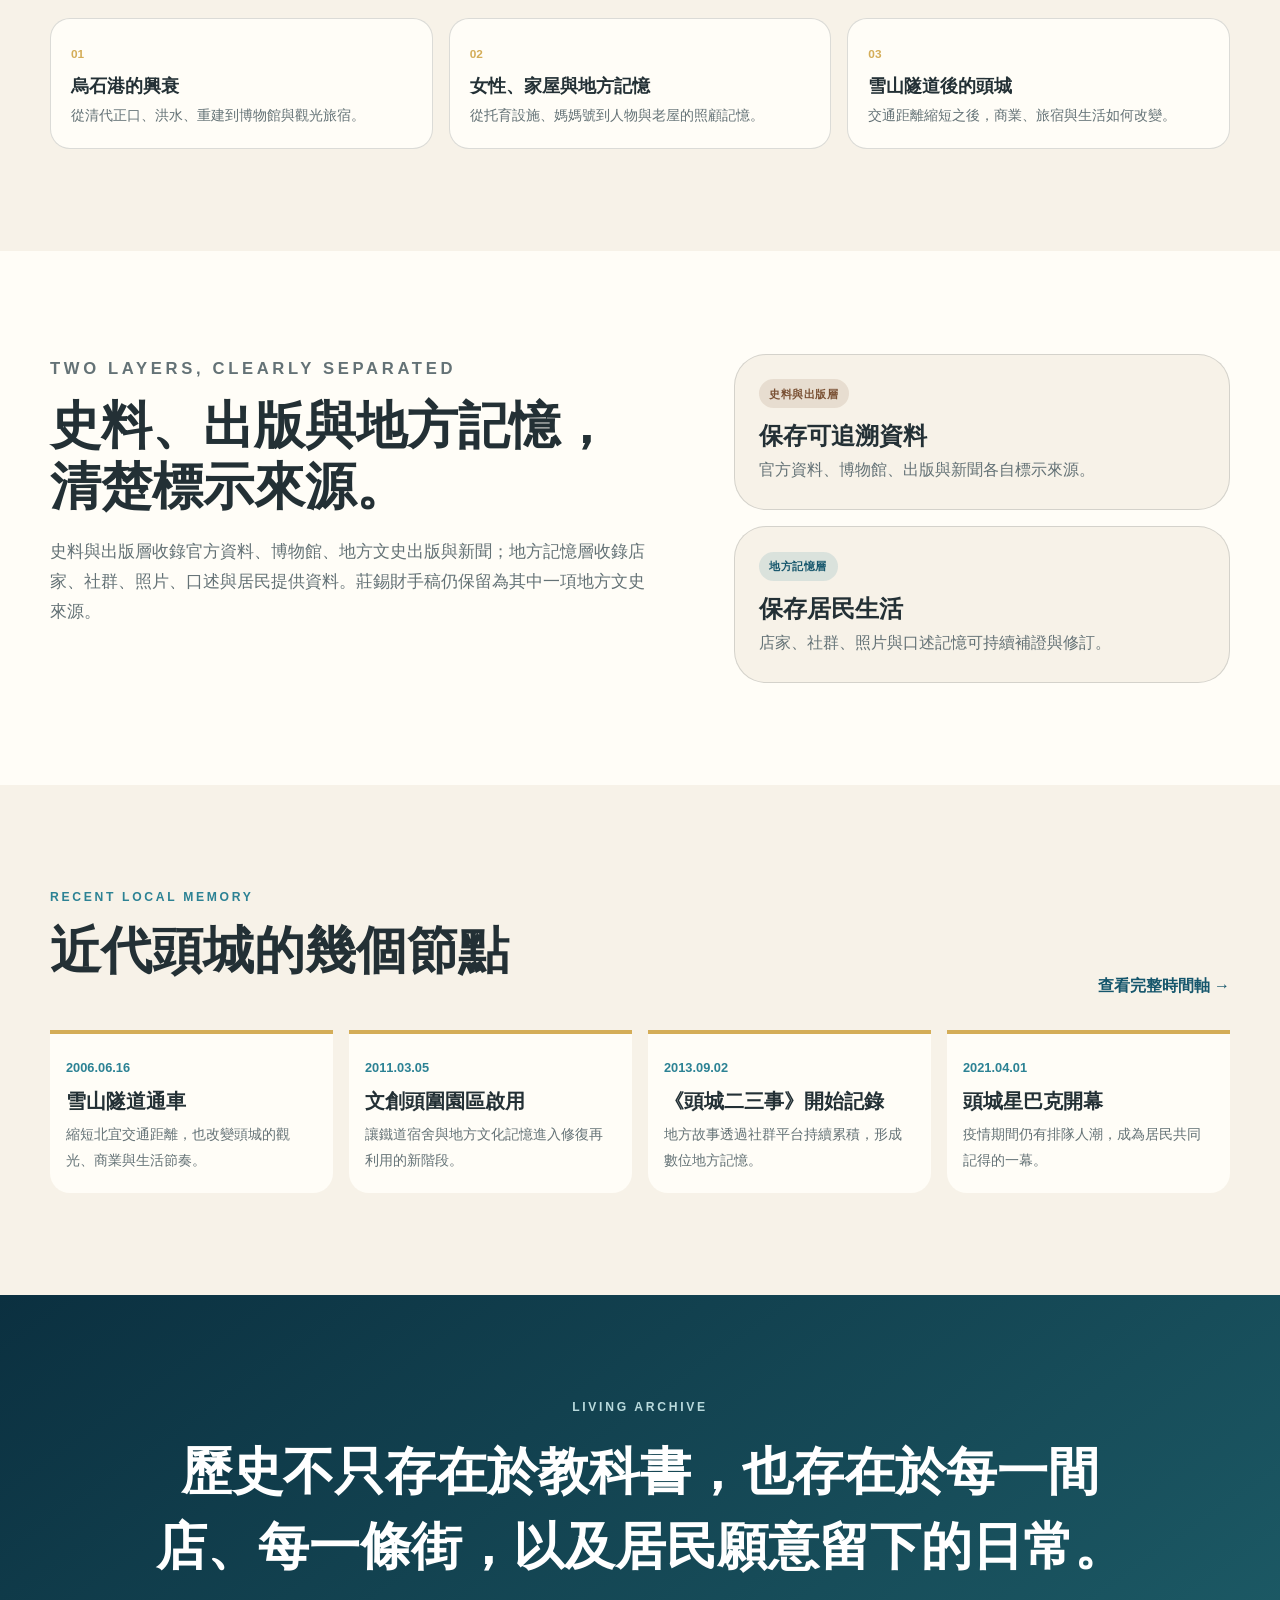
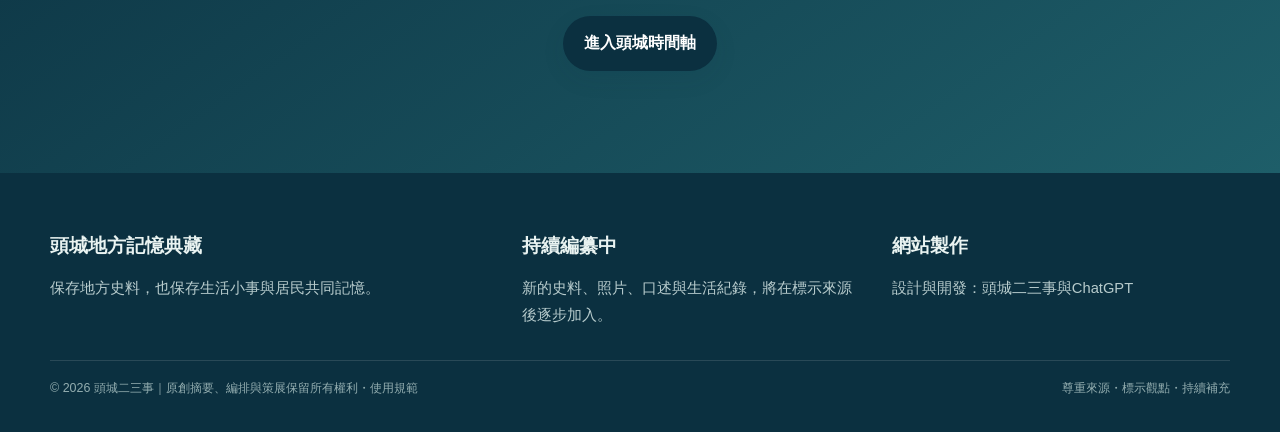
==== commit dc12e470: "Add files via upload" ====
--- a/index.html
+++ b/index.html
@@ -27,7 +27,7 @@
 <a href="index.html" aria-current="page">首頁</a>
 <a href="history.html">時間軸</a>
 <a href="stories.html">頭城小故事</a>
-<a href="guide.html">生活資訊</a>
+<a href="guide.html">舊衣回收</a>
 <a href="people.html">人物與觀點</a>
 <a href="map.html">地方地圖</a><a href="audit.html">資料與校訂</a>
 <a href="about.html">關於典藏</a>
@@ -98,7 +98,7 @@
 <a class="portal-card guide reveal" href="guide.html">
 <span>05</span>
 <strong>頭城舊衣回收箱資訊</strong>
-<p>保留舊衣回收箱等公共生活資訊；即時生活服務將移至 Toucheng Living 維護。</p>
+<p>整理頭城鎮內舊衣回收箱設置位置與使用提醒。</p>
 <em>查看回收資訊 →</em>
 </a>
 <a class="portal-card place reveal" href="people.html">
@@ -116,7 +116,7 @@
 </div>
 </div>
 </section>
-<section class="section archive-dashboard"><div class="container"><div class="section-heading"><div><p class="eyebrow">Archive status</p><h2 class="section-title">典藏仍在成長，也持續被校訂。</h2></div><a class="text-link" href="audit.html">查看校訂與來源報告 →</a></div><div class="status-grid"><article><strong data-history-count>—</strong><span>典藏紀錄</span></article><article><strong data-site-coverage>—</strong><span>涵蓋年代</span></article><article><strong data-source-type-count>—</strong><span>來源類型</span></article><article><strong data-people-space-count>—</strong><span>人物、空間與地方專題</span></article><article><strong data-site-updated>—</strong><span>最後更新</span></article></div><div class="recent-update-grid"><article><time>v1.85</time><h3>車站日常、下埔地景與農村體驗</h3><p>新增三篇頭城小故事，補充卓媽媽「阿嬤家」理念、六級產業與循環農業，並新增2020年官方出版紀錄。</p><a class="text-link" href="stories.html">閱讀本版小故事 →</a></article><article><time>v1.84</time><h3>兩代作家與地方生活記憶</h3><p>補入李榮春走讀、連明偉〈最好的引路者〉、李榮春生平資料，以及青雲路麻古茶坊小故事；時間軸更新為495筆。</p><a class="text-link" href="people.html#lian-mingwei-best-guide">閱讀人物觀點 →</a></article><article><time>v1.83</time><h3>正式發布與資料封版</h3><p>統一全站版本、快取與校訂資訊，正式封存492筆時間軸紀錄，並重新產生資料雜湊。</p><a class="text-link" href="audit.html">查看資料封版 →</a></article></div></div></section>
+<section class="section archive-dashboard"><div class="container"><div class="section-heading"><div><p class="eyebrow">Archive status</p><h2 class="section-title">典藏仍在成長，也持續被校訂。</h2></div><a class="text-link" href="audit.html">查看校訂與來源報告 →</a></div><div class="status-grid"><article><strong data-history-count>—</strong><span>典藏紀錄</span></article><article><strong data-site-coverage>—</strong><span>涵蓋年代</span></article><article><strong data-source-type-count>—</strong><span>來源類型</span></article><article><strong data-people-space-count>—</strong><span>人物、空間與地方專題</span></article><article><strong data-site-updated>—</strong><span>最後更新</span></article></div><div class="recent-update-grid"><article><time>v1.85</time><h3>地方生態、漁鐵與生活記憶</h3><p>新增竹安濕地、頭城五漁鐵、轉角大腸麵線、大溪漁港環保艦隊及地方舊影像等故事，時間軸更新為497筆。</p><a class="text-link" href="stories.html">閱讀本版小故事 →</a></article><article><time>v1.84</time><h3>兩代作家與地方生活記憶</h3><p>補入李榮春走讀、連明偉〈最好的引路者〉、李榮春生平資料，以及青雲路麻古茶坊小故事；時間軸更新為495筆。</p><a class="text-link" href="people.html#lian-mingwei-best-guide">閱讀人物觀點 →</a></article><article><time>v1.83</time><h3>正式發布與資料封版</h3><p>統一全站版本、快取與校訂資訊，正式封存492筆時間軸紀錄，並重新產生資料雜湊。</p><a class="text-link" href="audit.html">查看資料封版 →</a></article></div></div></section>
 <section class="section section-muted home-curations"><div class="container"><div class="section-heading"><div><p class="eyebrow">Curated paths</p><h2 class="section-title">先沿著三條路徑，理解資料之間的關係。</h2></div><a class="text-link" href="curations.html">查看全部策展 →</a></div><div class="curation-card-grid"><a href="curations.html#wushih-port"><span>01</span><h3>烏石港的興衰</h3><p>從清代正口、洪水、重建到博物館與觀光旅宿。</p></a><a href="curations.html#women-home"><span>02</span><h3>女性、家屋與地方記憶</h3><p>從托育設施、媽媽號到人物與老屋的照顧記憶。</p></a><a href="curations.html#after-snow-tunnel"><span>03</span><h3>雪山隧道後的頭城</h3><p>交通距離縮短之後，商業、旅宿與生活如何改變。</p></a></div></div></section>
 <section class="section dual-archive">
 <div class="container intro-grid">
--- a/assets/css/style.css
+++ b/assets/css/style.css
@@ -16,6 +16,10 @@
 @media(max-width:900px){.nav-links{position:fixed;inset:76px 1rem auto;background:var(--color-paper-strong);border:1px solid var(--color-line);border-radius:var(--radius-md);padding:1.2rem;display:none;flex-direction:column;align-items:stretch;box-shadow:var(--shadow-lg)}.nav-links.open{display:flex}.menu-btn{display:grid}.intro-grid,.timeline-preview{grid-template-columns:1fr}.card-grid{grid-template-columns:repeat(2,1fr)}.timeline-years{position:static}.footer-grid{grid-template-columns:1fr 1fr}}
 @media(max-width:600px){.brand span{display:none}.hero h1{font-size:clamp(3rem,15vw,5rem)}.hero-island{width:92vw;height:44vw;right:-18vw;top:38%}.card-grid{grid-template-columns:1fr}.story-card{min-height:260px}.footer-grid{grid-template-columns:1fr}.footer-bottom{flex-direction:column}.section{padding:4rem 0}.nav{height:68px}.nav-links{inset:68px 1rem auto}.hero-actions .btn{width:100%}}
 @media(prefers-reduced-motion:reduce){*,*::before,*::after{animation:none!important;scroll-behavior:auto!important;transition-duration:.01ms!important}}
+
+/* v1.85 — local-story galleries and source-grounded person supplements */
+.story-dialog-gallery{display:grid;grid-template-columns:repeat(2,minmax(0,1fr));gap:1rem;margin:1.25rem 0}.story-dialog-gallery[hidden]{display:none}.story-dialog-gallery figure,.profile-source-gallery figure{margin:0;border:1px solid var(--color-line);border-radius:var(--radius-md);overflow:hidden;background:var(--color-paper)}.story-dialog-gallery img,.profile-source-gallery img{width:100%;height:auto;display:block}.story-dialog-gallery figcaption,.profile-source-gallery figcaption{padding:.75rem;color:var(--color-muted);font-size:.8rem;line-height:1.6}.profile-feature{margin:2rem 0;padding:1.5rem;border:1px solid var(--color-line);border-radius:var(--radius-lg);background:var(--color-paper)}.profile-feature h3{font:900 1.65rem/1.4 var(--serif);margin:.35rem 0 1rem}.profile-source-gallery{display:grid;grid-template-columns:repeat(3,minmax(0,1fr));gap:.8rem;margin:1.4rem 0}.editorial-note{border-left:4px solid var(--color-rice);padding:1rem 1.2rem;background:rgba(212,173,88,.09);border-radius:0 var(--radius-md) var(--radius-md) 0}.editorial-note strong{font-family:var(--serif)}.editorial-note p{margin:.35rem 0 0}
+@media(max-width:700px){.story-dialog-gallery,.profile-source-gallery{grid-template-columns:1fr}}
 
 /* Phase 2: searchable historical archive */
 .history-hero{padding-bottom:4rem}.archive-stats{display:flex;flex-wrap:wrap;gap:.75rem;margin-top:1.5rem}.archive-stats span{border:1px solid var(--color-line);background:rgba(255,255,255,.25);border-radius:999px;padding:.45rem .85rem;font-size:.86rem}.archive-stats strong{color:var(--color-ocean-700);font-size:1.1rem}.archive-section{padding-top:3rem}.context-banner{display:grid;grid-template-columns:auto 1fr auto;gap:1.2rem;align-items:start;padding:1.5rem;border:1px solid rgba(212,173,88,.45);background:linear-gradient(135deg,rgba(212,173,88,.12),rgba(44,130,148,.08));border-radius:var(--radius-lg);margin-bottom:1.5rem}.context-icon{width:48px;height:48px;display:grid;place-items:center;border-radius:50%;background:var(--color-rice);color:#263439;font:900 1.2rem var(--serif)}.context-banner h2{font:900 1.25rem var(--serif);margin-bottom:.3rem}.context-banner p{color:var(--color-muted);font-size:.92rem}.text-link{white-space:nowrap;color:var(--color-ocean-700);font-weight:800}.archive-toolbar{position:relative;background:var(--color-paper-strong);border:1px solid var(--color-line);border-radius:var(--radius-lg);padding:1rem;box-shadow:var(--shadow-sm);margin-bottom:1rem}.search-field{height:58px;border:1px solid var(--color-line);border-radius:var(--radius-md);display:flex;align-items:center;gap:.8rem;padding:0 1rem;background:var(--color-paper)}.search-field span{font-size:1.6rem;color:var(--color-ocean-500)}.search-field input{flex:1;border:0;outline:0;background:transparent;color:var(--color-ink);font:700 1rem var(--sans);min-width:0}.search-field kbd{border:1px solid var(--color-line);border-bottom-width:2px;border-radius:.35rem;padding:.05rem .45rem;color:var(--color-muted);font-size:.75rem}.filter-row{display:grid;grid-template-columns:repeat(3,minmax(0,1fr)) auto;gap:.75rem;margin-top:.8rem}.filter-row label{display:grid;gap:.25rem;font-size:.74rem;font-weight:800;color:var(--color-muted)}.filter-row select{height:44px;border:1px solid var(--color-line);border-radius:.7rem;background:var(--color-paper);color:var(--color-ink);padding:0 .7rem}.btn-small{min-height:44px;align-self:end}.btn-reset{border-color:var(--color-line);background:transparent;color:var(--color-ink);cursor:pointer}.quick-tags{display:flex;flex-wrap:wrap;gap:.45rem;margin-top:.8rem}.tag-filter,.event-tag{border:1px solid var(--color-line);background:transparent;color:var(--color-muted);border-radius:999px;padding:.3rem .65rem;font:800 .73rem var(--sans);cursor:pointer;transition:var(--transition)}.tag-filter:hover,.tag-filter.active,.event-tag:hover{background:var(--color-ocean-700);border-color:var(--color-ocean-700);color:white}.results-bar{display:flex;justify-content:space-between;align-items:center;gap:1rem;padding:.7rem .2rem;color:var(--color-muted);font-size:.88rem}.view-toggle{border:0;background:transparent;color:var(--color-ocean-700);font-weight:800;cursor:pointer}.archive-layout{display:grid;grid-template-columns:170px minmax(0,1fr);gap:2rem;align-items:start}.year-index{position:sticky;top:95px;border-left:3px solid var(--color-rice);padding-left:1rem;max-height:calc(100vh - 120px);overflow:auto}.year-index h2{font:900 1rem var(--serif);margin-bottom:.6rem}.year-index div{display:grid}.year-index a{font-size:.8rem;color:var(--color-muted);padding:.22rem 0}.year-index a:hover{color:var(--color-ocean-700);transform:translateX(3px)}.history-results{display:grid;gap:1rem}.history-card{display:grid;grid-template-columns:120px minmax(0,1fr);border:1px solid var(--color-line);border-radius:var(--radius-lg);background:var(--color-paper-strong);overflow:hidden;box-shadow:var(--shadow-sm);scroll-margin-top:100px;transition:var(--transition)}.history-card:hover{box-shadow:var(--shadow-lg);transform:translateY(-2px)}.history-card:target{outline:3px solid var(--color-rice);outline-offset:3px}.event-year{background:linear-gradient(160deg,var(--color-ocean-900),var(--color-ocean-700));color:white;padding:1.25rem 1rem;display:flex;flex-direction:column;align-items:center;justify-content:flex-start}.event-year span{font:900 2rem/1 var(--serif)}.event-year small{opacity:.72;margin-top:.5rem}.event-body{padding:1.25rem 1.4rem}.event-heading{display:flex;justify-content:space-between;gap:1rem}.event-era{font-size:.75rem;font-weight:900;letter-spacing:.08em;color:var(--color-ocean-500)}.event-heading h2{font:900 1.35rem/1.45 var(--serif);margin:.15rem 0 .55rem}.permalink{border:0;background:transparent;color:var(--color-muted);font-size:1rem;cursor:pointer}.event-tags{display:flex;flex-wrap:wrap;gap:.35rem;margin-bottom:.7rem}.event-text{color:var(--color-muted);line-height:1.9}.event-text mark{background:rgba(212,173,88,.4);color:inherit;border-radius:.2rem;padding:0 .08rem}.source-details{margin-top:1rem;border-top:1px solid var(--color-line);padding-top:.8rem}.source-details summary{cursor:pointer;color:var(--color-ocean-700);font-weight:800;font-size:.83rem}.source-details dl{display:grid;grid-template-columns:repeat(3,1fr);gap:.7rem;margin:1rem 0}.source-details dl div{background:var(--color-paper);border-radius:.7rem;padding:.7rem}.source-details dt{font-size:.7rem;color:var(--color-muted);font-weight:800}.source-details dd{font-size:.82rem;font-weight:700}.source-details>p{font-size:.8rem;color:var(--color-muted)}.history-results.compact .event-text{display:-webkit-box;-webkit-line-clamp:2;-webkit-box-orient:vertical;overflow:hidden}.history-results.compact .source-details{display:none}.empty-state{text-align:center;padding:5rem 1rem;border:1px dashed var(--color-line);border-radius:var(--radius-lg)}.empty-state h2{font:900 1.6rem var(--serif)}.empty-state p{color:var(--color-muted);margin:.5rem 0 1.2rem}
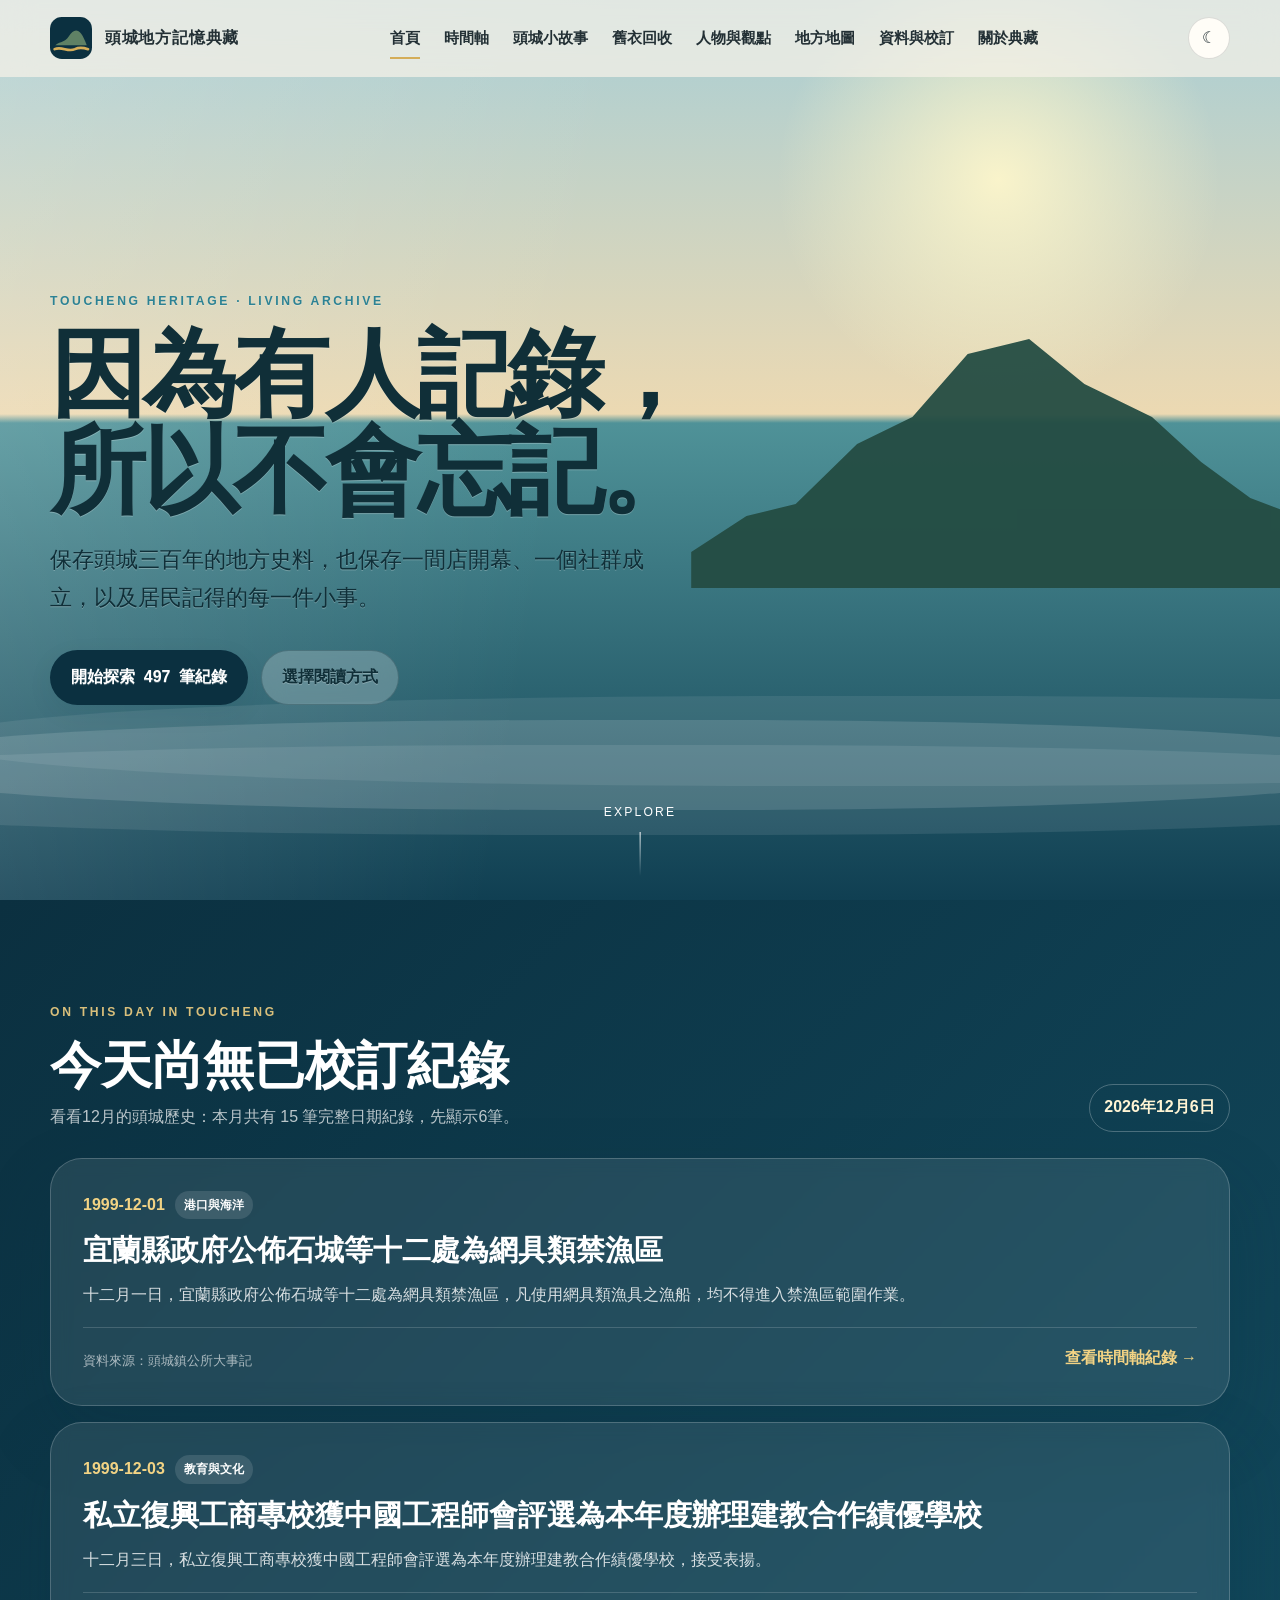
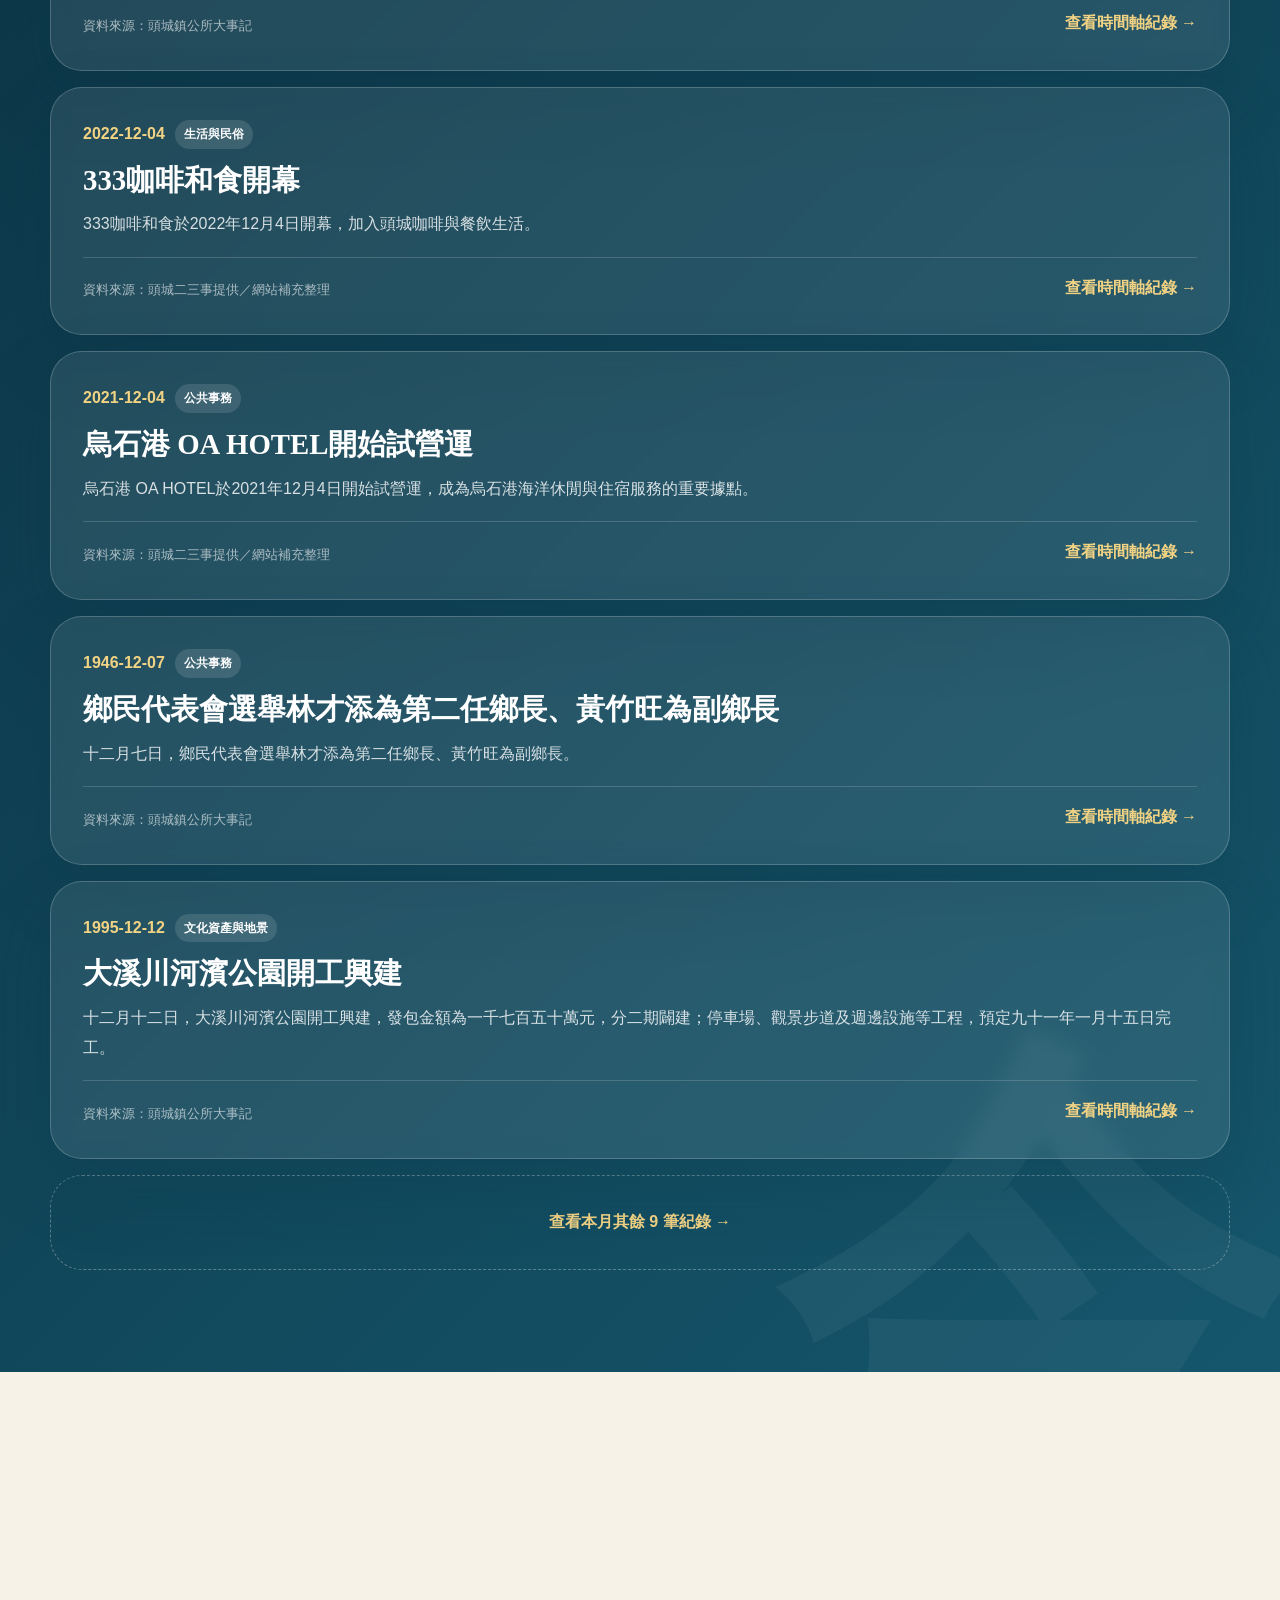
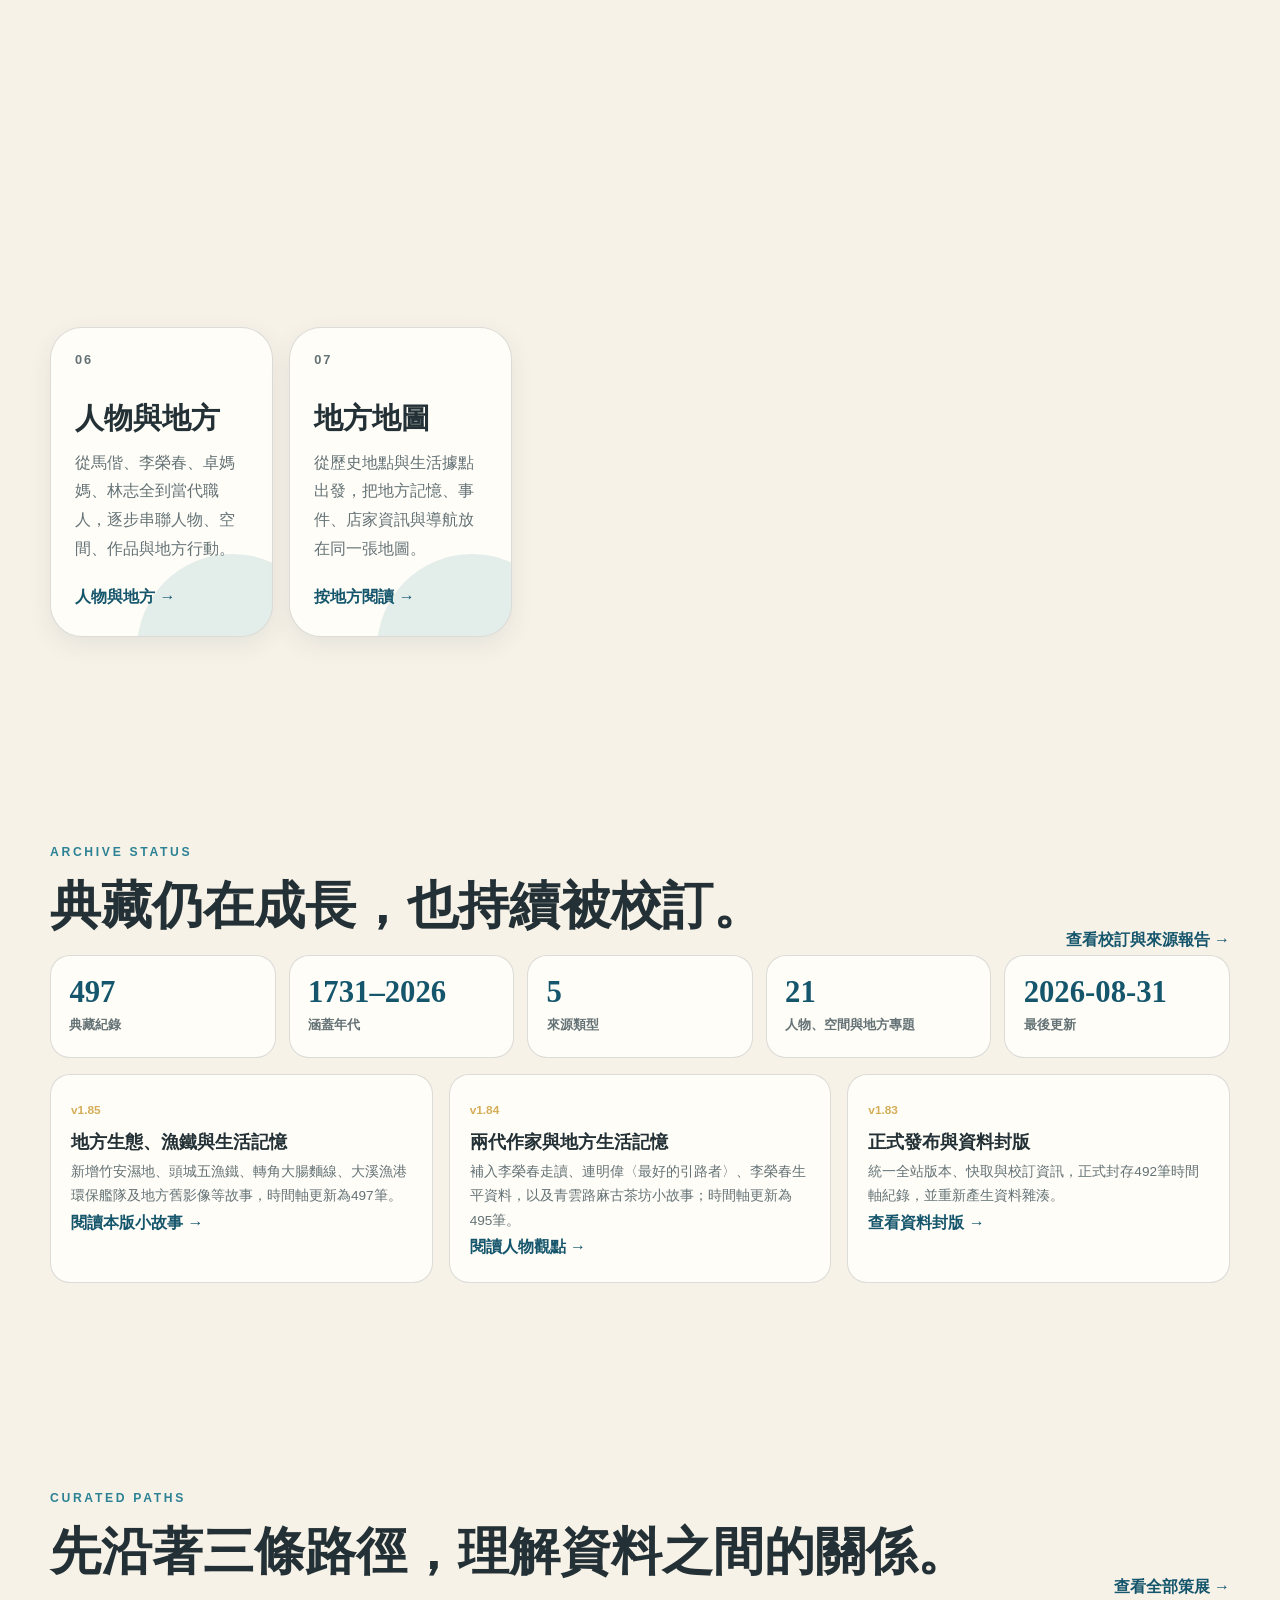
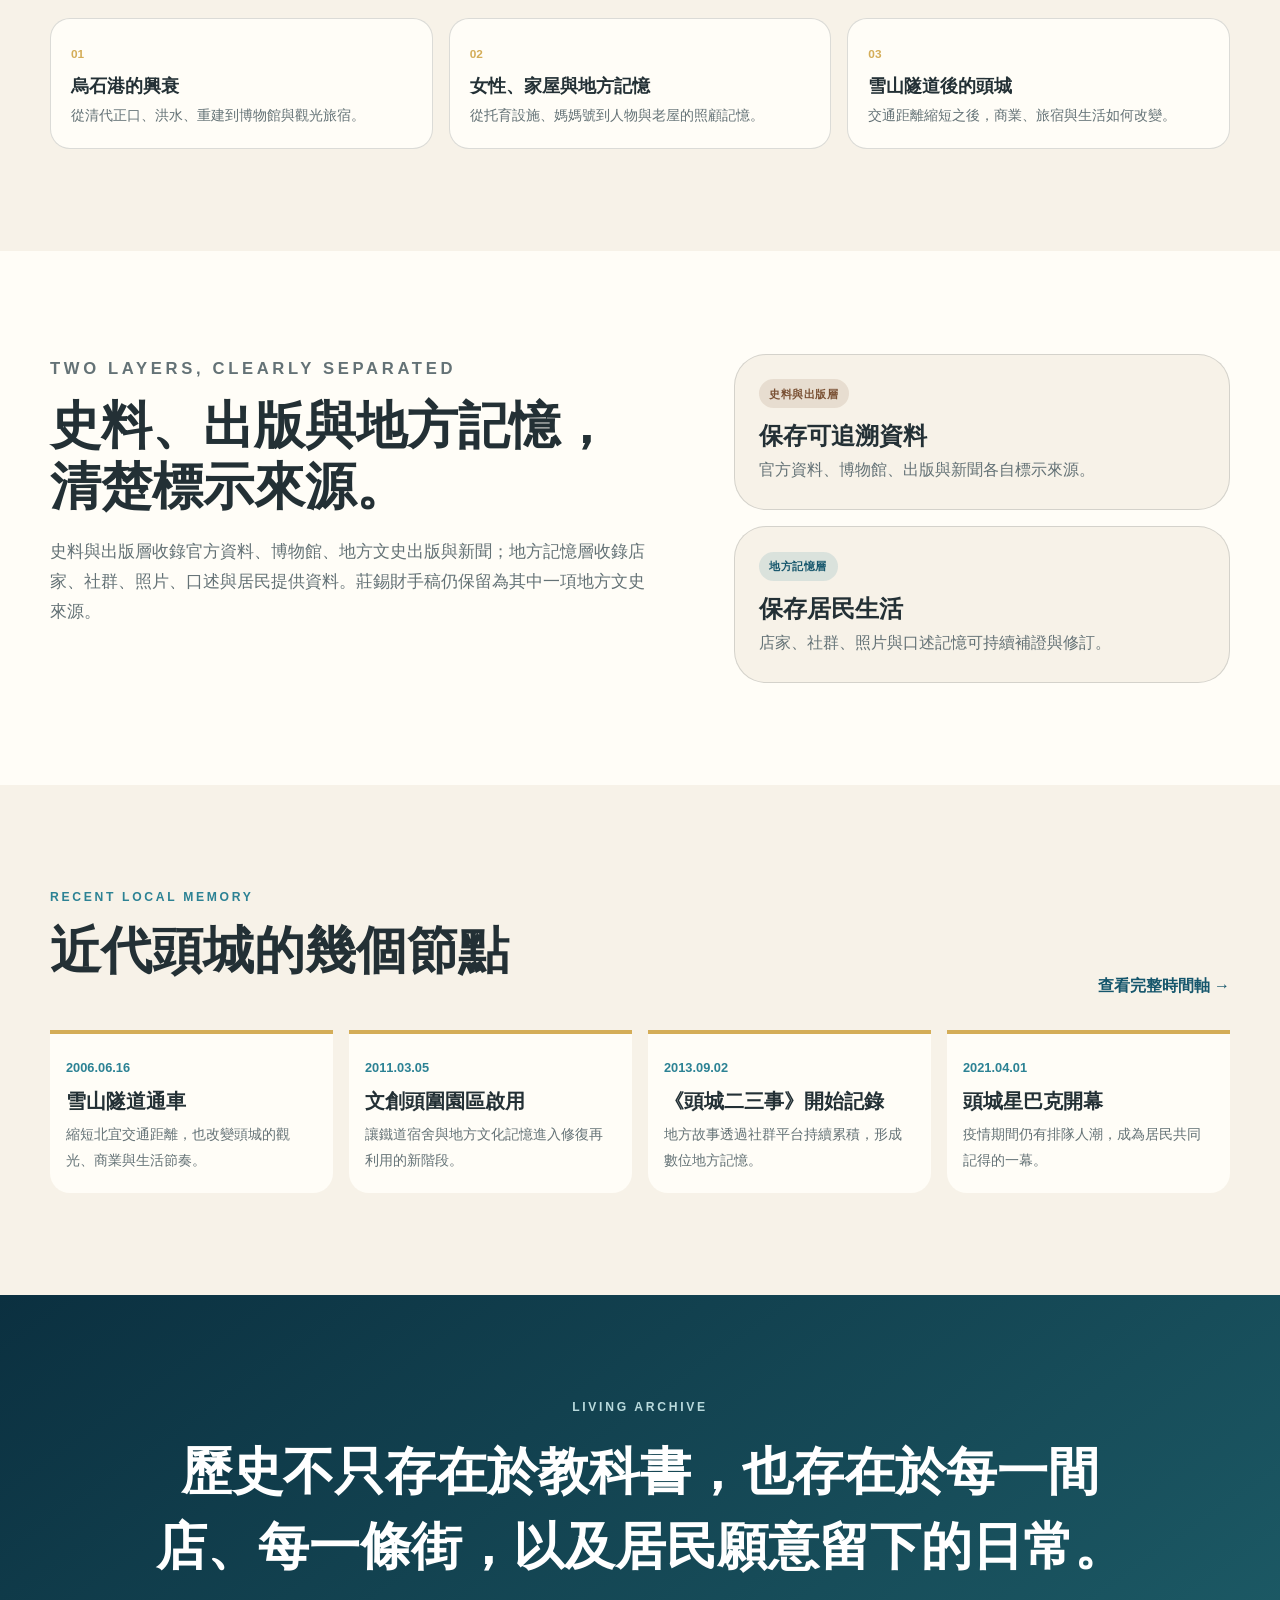
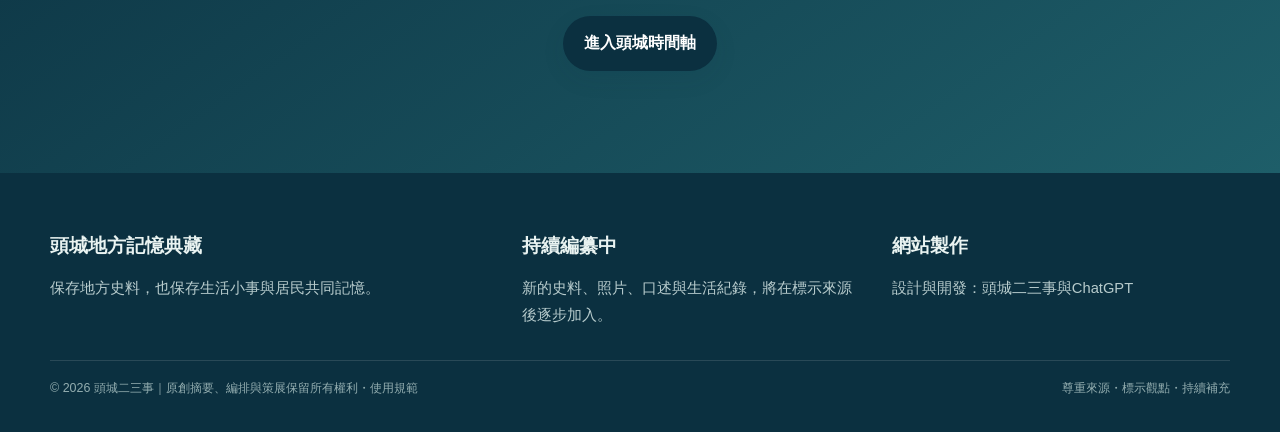
==== commit 9849b962: "Add files via upload" ====
--- a/index.html
+++ b/index.html
@@ -6,11 +6,11 @@
 <title>頭城地方記憶典藏｜Toucheng Heritage</title>
 <meta name="description" content="保存頭城地方史料、生活小事與共同記憶的持續編纂型數位典藏。">
 <link rel="icon" href="favicon.svg">
-<link rel="stylesheet" href="assets/css/style.css?v=1.85">
-<script defer src="assets/data/site-meta.js?v=1.85"></script>
+<link rel="stylesheet" href="assets/css/style.css?update=20260906">
+<script defer src="assets/data/site-meta.js?update=20260906"></script>
 <script defer src="assets/js/app.js?v=1.85">
 </script>
-<script defer src="assets/js/history-today.js?v=1.85"></script>
+<script defer src="assets/js/history-today.js?update=20260906"></script>
 </head>
 <body>
 <header class="site-header">
--- a/assets/css/style.css
+++ b/assets/css/style.css
@@ -16,10 +16,6 @@
 @media(max-width:900px){.nav-links{position:fixed;inset:76px 1rem auto;background:var(--color-paper-strong);border:1px solid var(--color-line);border-radius:var(--radius-md);padding:1.2rem;display:none;flex-direction:column;align-items:stretch;box-shadow:var(--shadow-lg)}.nav-links.open{display:flex}.menu-btn{display:grid}.intro-grid,.timeline-preview{grid-template-columns:1fr}.card-grid{grid-template-columns:repeat(2,1fr)}.timeline-years{position:static}.footer-grid{grid-template-columns:1fr 1fr}}
 @media(max-width:600px){.brand span{display:none}.hero h1{font-size:clamp(3rem,15vw,5rem)}.hero-island{width:92vw;height:44vw;right:-18vw;top:38%}.card-grid{grid-template-columns:1fr}.story-card{min-height:260px}.footer-grid{grid-template-columns:1fr}.footer-bottom{flex-direction:column}.section{padding:4rem 0}.nav{height:68px}.nav-links{inset:68px 1rem auto}.hero-actions .btn{width:100%}}
 @media(prefers-reduced-motion:reduce){*,*::before,*::after{animation:none!important;scroll-behavior:auto!important;transition-duration:.01ms!important}}
-
-/* v1.85 — local-story galleries and source-grounded person supplements */
-.story-dialog-gallery{display:grid;grid-template-columns:repeat(2,minmax(0,1fr));gap:1rem;margin:1.25rem 0}.story-dialog-gallery[hidden]{display:none}.story-dialog-gallery figure,.profile-source-gallery figure{margin:0;border:1px solid var(--color-line);border-radius:var(--radius-md);overflow:hidden;background:var(--color-paper)}.story-dialog-gallery img,.profile-source-gallery img{width:100%;height:auto;display:block}.story-dialog-gallery figcaption,.profile-source-gallery figcaption{padding:.75rem;color:var(--color-muted);font-size:.8rem;line-height:1.6}.profile-feature{margin:2rem 0;padding:1.5rem;border:1px solid var(--color-line);border-radius:var(--radius-lg);background:var(--color-paper)}.profile-feature h3{font:900 1.65rem/1.4 var(--serif);margin:.35rem 0 1rem}.profile-source-gallery{display:grid;grid-template-columns:repeat(3,minmax(0,1fr));gap:.8rem;margin:1.4rem 0}.editorial-note{border-left:4px solid var(--color-rice);padding:1rem 1.2rem;background:rgba(212,173,88,.09);border-radius:0 var(--radius-md) var(--radius-md) 0}.editorial-note strong{font-family:var(--serif)}.editorial-note p{margin:.35rem 0 0}
-@media(max-width:700px){.story-dialog-gallery,.profile-source-gallery{grid-template-columns:1fr}}
 
 /* Phase 2: searchable historical archive */
 .history-hero{padding-bottom:4rem}.archive-stats{display:flex;flex-wrap:wrap;gap:.75rem;margin-top:1.5rem}.archive-stats span{border:1px solid var(--color-line);background:rgba(255,255,255,.25);border-radius:999px;padding:.45rem .85rem;font-size:.86rem}.archive-stats strong{color:var(--color-ocean-700);font-size:1.1rem}.archive-section{padding-top:3rem}.context-banner{display:grid;grid-template-columns:auto 1fr auto;gap:1.2rem;align-items:start;padding:1.5rem;border:1px solid rgba(212,173,88,.45);background:linear-gradient(135deg,rgba(212,173,88,.12),rgba(44,130,148,.08));border-radius:var(--radius-lg);margin-bottom:1.5rem}.context-icon{width:48px;height:48px;display:grid;place-items:center;border-radius:50%;background:var(--color-rice);color:#263439;font:900 1.2rem var(--serif)}.context-banner h2{font:900 1.25rem var(--serif);margin-bottom:.3rem}.context-banner p{color:var(--color-muted);font-size:.92rem}.text-link{white-space:nowrap;color:var(--color-ocean-700);font-weight:800}.archive-toolbar{position:relative;background:var(--color-paper-strong);border:1px solid var(--color-line);border-radius:var(--radius-lg);padding:1rem;box-shadow:var(--shadow-sm);margin-bottom:1rem}.search-field{height:58px;border:1px solid var(--color-line);border-radius:var(--radius-md);display:flex;align-items:center;gap:.8rem;padding:0 1rem;background:var(--color-paper)}.search-field span{font-size:1.6rem;color:var(--color-ocean-500)}.search-field input{flex:1;border:0;outline:0;background:transparent;color:var(--color-ink);font:700 1rem var(--sans);min-width:0}.search-field kbd{border:1px solid var(--color-line);border-bottom-width:2px;border-radius:.35rem;padding:.05rem .45rem;color:var(--color-muted);font-size:.75rem}.filter-row{display:grid;grid-template-columns:repeat(3,minmax(0,1fr)) auto;gap:.75rem;margin-top:.8rem}.filter-row label{display:grid;gap:.25rem;font-size:.74rem;font-weight:800;color:var(--color-muted)}.filter-row select{height:44px;border:1px solid var(--color-line);border-radius:.7rem;background:var(--color-paper);color:var(--color-ink);padding:0 .7rem}.btn-small{min-height:44px;align-self:end}.btn-reset{border-color:var(--color-line);background:transparent;color:var(--color-ink);cursor:pointer}.quick-tags{display:flex;flex-wrap:wrap;gap:.45rem;margin-top:.8rem}.tag-filter,.event-tag{border:1px solid var(--color-line);background:transparent;color:var(--color-muted);border-radius:999px;padding:.3rem .65rem;font:800 .73rem var(--sans);cursor:pointer;transition:var(--transition)}.tag-filter:hover,.tag-filter.active,.event-tag:hover{background:var(--color-ocean-700);border-color:var(--color-ocean-700);color:white}.results-bar{display:flex;justify-content:space-between;align-items:center;gap:1rem;padding:.7rem .2rem;color:var(--color-muted);font-size:.88rem}.view-toggle{border:0;background:transparent;color:var(--color-ocean-700);font-weight:800;cursor:pointer}.archive-layout{display:grid;grid-template-columns:170px minmax(0,1fr);gap:2rem;align-items:start}.year-index{position:sticky;top:95px;border-left:3px solid var(--color-rice);padding-left:1rem;max-height:calc(100vh - 120px);overflow:auto}.year-index h2{font:900 1rem var(--serif);margin-bottom:.6rem}.year-index div{display:grid}.year-index a{font-size:.8rem;color:var(--color-muted);padding:.22rem 0}.year-index a:hover{color:var(--color-ocean-700);transform:translateX(3px)}.history-results{display:grid;gap:1rem}.history-card{display:grid;grid-template-columns:120px minmax(0,1fr);border:1px solid var(--color-line);border-radius:var(--radius-lg);background:var(--color-paper-strong);overflow:hidden;box-shadow:var(--shadow-sm);scroll-margin-top:100px;transition:var(--transition)}.history-card:hover{box-shadow:var(--shadow-lg);transform:translateY(-2px)}.history-card:target{outline:3px solid var(--color-rice);outline-offset:3px}.event-year{background:linear-gradient(160deg,var(--color-ocean-900),var(--color-ocean-700));color:white;padding:1.25rem 1rem;display:flex;flex-direction:column;align-items:center;justify-content:flex-start}.event-year span{font:900 2rem/1 var(--serif)}.event-year small{opacity:.72;margin-top:.5rem}.event-body{padding:1.25rem 1.4rem}.event-heading{display:flex;justify-content:space-between;gap:1rem}.event-era{font-size:.75rem;font-weight:900;letter-spacing:.08em;color:var(--color-ocean-500)}.event-heading h2{font:900 1.35rem/1.45 var(--serif);margin:.15rem 0 .55rem}.permalink{border:0;background:transparent;color:var(--color-muted);font-size:1rem;cursor:pointer}.event-tags{display:flex;flex-wrap:wrap;gap:.35rem;margin-bottom:.7rem}.event-text{color:var(--color-muted);line-height:1.9}.event-text mark{background:rgba(212,173,88,.4);color:inherit;border-radius:.2rem;padding:0 .08rem}.source-details{margin-top:1rem;border-top:1px solid var(--color-line);padding-top:.8rem}.source-details summary{cursor:pointer;color:var(--color-ocean-700);font-weight:800;font-size:.83rem}.source-details dl{display:grid;grid-template-columns:repeat(3,1fr);gap:.7rem;margin:1rem 0}.source-details dl div{background:var(--color-paper);border-radius:.7rem;padding:.7rem}.source-details dt{font-size:.7rem;color:var(--color-muted);font-weight:800}.source-details dd{font-size:.82rem;font-weight:700}.source-details>p{font-size:.8rem;color:var(--color-muted)}.history-results.compact .event-text{display:-webkit-box;-webkit-line-clamp:2;-webkit-box-orient:vertical;overflow:hidden}.history-results.compact .source-details{display:none}.empty-state{text-align:center;padding:5rem 1rem;border:1px dashed var(--color-line);border-radius:var(--radius-lg)}.empty-state h2{font:900 1.6rem var(--serif)}.empty-state p{color:var(--color-muted);margin:.5rem 0 1.2rem}
@@ -118,6 +114,11 @@
 .archive-id{display:inline-flex;align-items:center;gap:.35rem;margin:.45rem 0 0;color:var(--color-muted);font-size:.7rem;font-weight:800}.archive-id code,.source-details code{font-family:ui-monospace,SFMono-Regular,Consolas,monospace;color:var(--color-ocean-700);overflow-wrap:anywhere}.legal-layout{display:grid;grid-template-columns:minmax(0,1fr) minmax(250px,330px);gap:1.5rem;align-items:start}.legal-main{display:grid;gap:1rem}.legal-main article,.legal-aside{padding:clamp(1.25rem,3vw,2rem);border:1px solid var(--color-line);border-radius:var(--radius-lg);background:var(--color-paper-strong);box-shadow:var(--shadow-sm)}.legal-main h2,.legal-aside h2{margin-bottom:.65rem;font:900 1.45rem var(--serif)}.legal-main p,.legal-main li,.legal-aside p{color:var(--color-muted);line-height:1.85}.legal-main ul{padding-left:1.2rem}.legal-aside{position:sticky;top:90px}.citation-example{display:block;padding:1rem;border-radius:.75rem;background:var(--color-paper);font-family:ui-monospace,SFMono-Regular,Consolas,monospace;line-height:1.7;overflow-wrap:anywhere}.integrity-panel{padding:clamp(1.3rem,3vw,2rem);border:1px solid var(--color-line);border-radius:var(--radius-lg);background:var(--color-paper-strong);box-shadow:var(--shadow-sm)}.integrity-panel dl{display:flex;flex-wrap:wrap;gap:1rem;margin:0 0 1.2rem}.integrity-panel dl div{min-width:150px;padding:.75rem;border-radius:.75rem;background:var(--color-paper)}.integrity-panel dt{font-size:.72rem;font-weight:900;color:var(--color-ocean-500)}.integrity-panel dd{margin:.2rem 0 0;font-weight:900}.integrity-panel>code{display:block;margin:.45rem 0 1rem;padding:1rem;border:1px solid var(--color-line);border-radius:.75rem;background:var(--color-paper);font:700 .82rem ui-monospace,SFMono-Regular,Consolas,monospace;word-break:break-all}.human-rights-section{background:linear-gradient(180deg,var(--color-paper),var(--color-paper-strong))}#toucheng-228-memory{scroll-margin-top:126px}.human-rights-section .profile-main>p{line-height:1.95}.human-rights-section .fact-card{border-left:4px solid #85514c}
 .event-feature-link{display:flex;flex-wrap:wrap;margin:1rem 0}.event-feature-link .btn{width:fit-content}
 .story-dialog-image{margin:1.2rem 0}.story-dialog-image img{width:100%;max-height:520px;object-fit:contain;border-radius:var(--radius-md);background:var(--color-paper)}.story-dialog-image figcaption{margin-top:.55rem;color:var(--color-muted);font-size:.78rem;line-height:1.65}.story-source{margin:.9rem 0;color:var(--color-muted);font-size:.82rem}.story-source a{color:var(--color-ocean-700);font-weight:800}
+.story-dialog-gallery{display:grid;grid-template-columns:repeat(auto-fit,minmax(220px,1fr));gap:1rem;margin:1rem 0}.story-dialog-gallery figure{margin:0}.story-dialog-gallery img{width:100%;max-height:360px;object-fit:contain;border-radius:var(--radius-md);background:var(--color-paper)}.story-dialog-gallery figcaption{margin-top:.45rem;color:var(--color-muted);font-size:.75rem;line-height:1.55}
+
+/* 頭城小故事 detail：統一標籤、關聯、來源與手機閱讀節奏 */
+.story-dialog{width:min(860px,calc(100% - 2rem));max-width:860px}.story-dialog article{max-height:min(90vh,920px);overflow-y:auto;overscroll-behavior:contain}.story-dialog [hidden]{display:none!important}.story-dialog .story-related[data-story-observation-wrap]{border-left:4px solid var(--color-gold);background:rgba(212,173,88,.1)}.story-dialog .story-related[data-story-observation-wrap] strong{display:block;margin-bottom:.35rem}.story-meta-section{margin:1.4rem 0 0;padding-top:1.1rem;border-top:1px solid var(--color-line)}.story-meta-section h3,.story-source h3{margin:0 0 .7rem;font:900 1rem/1.4 var(--serif)}.story-chip-list{display:flex;flex-wrap:wrap;align-items:flex-start;gap:.55rem}.story-chip{display:inline-flex;align-items:center;gap:.35rem;max-width:100%;min-height:38px;padding:.48rem .78rem;border:1px solid rgba(23,101,119,.24);border-radius:999px;background:rgba(185,218,221,.22);color:var(--color-ocean-700);font-size:.82rem;font-weight:800;line-height:1.35;text-decoration:none;overflow-wrap:anywhere}.story-chip[href]:hover,.story-chip[href]:focus-visible{background:var(--color-ocean-700);border-color:var(--color-ocean-700);color:#fff;transform:translateY(-1px)}.story-chip-static{background:var(--color-paper);border-color:var(--color-line);color:var(--color-muted);font-weight:700}.story-tag{background:rgba(185,218,221,.2);color:var(--color-ink)}.story-context-chip{font-weight:650}.story-highlight-list{display:grid;gap:.55rem;margin:0;padding:0;list-style:none}.story-highlight-list li{position:relative;padding:.72rem .85rem .72rem 1.8rem;border-radius:var(--radius-md);background:var(--color-paper);color:var(--color-muted);line-height:1.65}.story-highlight-list li::before{content:'•';position:absolute;left:.82rem;color:var(--color-gold);font-weight:900}.story-reading-grid{display:grid;grid-template-columns:repeat(2,minmax(0,1fr));gap:.8rem}.story-reading-card{display:flex;min-width:0;min-height:145px;flex-direction:column;padding:1rem;border:1px solid var(--color-line);border-radius:var(--radius-md);background:var(--color-paper);color:var(--color-ink);text-decoration:none;transition:var(--transition)}.story-reading-card:hover,.story-reading-card:focus-visible{transform:translateY(-2px);border-color:var(--color-ocean-500);box-shadow:var(--shadow-sm)}.story-reading-card strong{font:900 1rem/1.45 var(--serif)}.story-reading-card span{margin-top:.45rem;color:var(--color-muted);font-size:.8rem;line-height:1.55}.story-reading-card em{margin-top:auto;padding-top:.75rem;color:var(--color-ocean-700);font-size:.78rem;font-style:normal;font-weight:900}.story-source{margin:1.5rem 0 1rem;padding:1rem;border-radius:var(--radius-md);background:rgba(11,48,64,.05);overflow-wrap:anywhere}.story-source p{margin:0;color:var(--color-muted);font-size:.85rem;line-height:1.7}.story-source-links{display:flex;flex-wrap:wrap;gap:.55rem;margin-top:.7rem}.story-source-links a{display:inline-flex;min-height:40px;align-items:center;padding:.45rem .7rem;border-radius:999px;background:var(--color-ocean-700);color:#fff;font-size:.8rem;font-weight:900;text-decoration:none;overflow-wrap:anywhere}.story-permalink{display:inline-flex;margin-top:.4rem;min-height:42px;align-items:center}.story-dialog-image img,.story-dialog-gallery img{height:auto}.story-dialog-image figcaption,.story-dialog-gallery figcaption{overflow-wrap:anywhere}
+@media (max-width:640px){.story-dialog{width:calc(100% - 1rem);max-width:none}.story-dialog article{max-height:94vh;padding:1.25rem 1rem 1.5rem}.story-dialog h2{margin-right:2.2rem;font-size:clamp(1.55rem,7vw,2.1rem);line-height:1.28}.story-dialog-content{font-size:1rem;line-height:1.85}.story-reading-grid{grid-template-columns:1fr}.story-reading-card{min-height:128px}.story-chip-list{gap:.45rem}.story-chip{min-height:40px;padding:.5rem .7rem}.story-dialog-gallery{grid-template-columns:1fr}.story-meta-section{margin-top:1.15rem;padding-top:.9rem}.story-source{padding:.9rem}.story-source-links a{width:100%;justify-content:center}}
 .content-warning{margin:1rem 0;padding:1rem 1.15rem;border-left:5px solid #95534d;border-radius:0 var(--radius-md) var(--radius-md) 0;background:#f4e8e4}.content-warning p{margin:.25rem 0 0;color:#70443f}.profile-media-grid{display:grid;grid-template-columns:minmax(0,1.4fr) minmax(240px,.6fr);gap:1.4rem;align-items:start}.profile-media-grid p{line-height:1.9}.profile-media-grid figure{margin:0}.profile-media-grid img{width:100%;border-radius:var(--radius-md);filter:sepia(.12)}.profile-media-grid figcaption{margin-top:.55rem;color:var(--color-muted);font-size:.78rem;line-height:1.6}@media(max-width:760px){.profile-media-grid{grid-template-columns:1fr}}
 @media(max-width:800px){.legal-layout{grid-template-columns:1fr}.legal-aside{position:static}.integrity-panel dl{display:grid;grid-template-columns:1fr 1fr}.integrity-panel dl div{min-width:0}}@media(max-width:520px){.integrity-panel dl{grid-template-columns:1fr}}
 .living>span,.place-list-symbol.living,.place-marker.living{background:#c76b2b}.source-badge.living{background:#f7e7d7;color:#8b491f}.place-data-note{padding:.7rem .8rem;border-radius:.75rem;background:#fff4df;color:#765323!important;font-size:.78rem}.place-facts a{color:var(--color-ocean-700);font-weight:900}
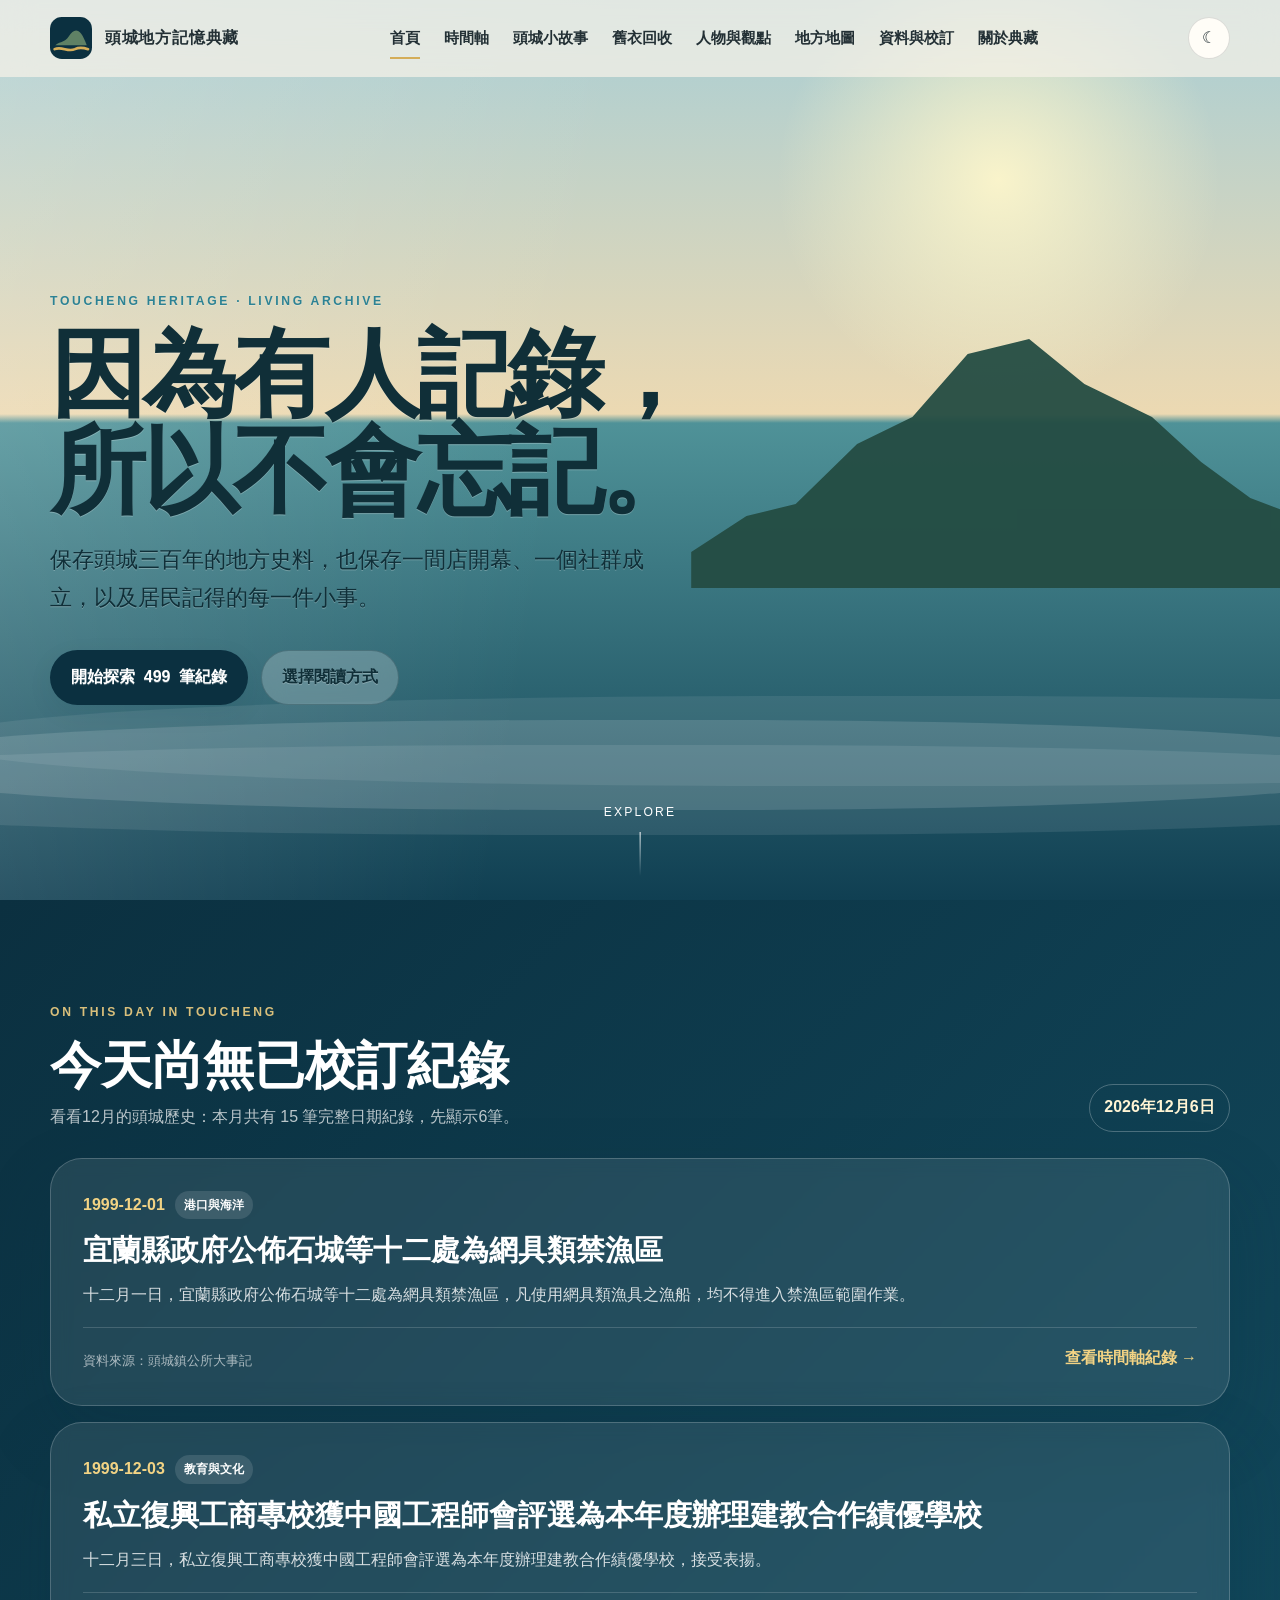
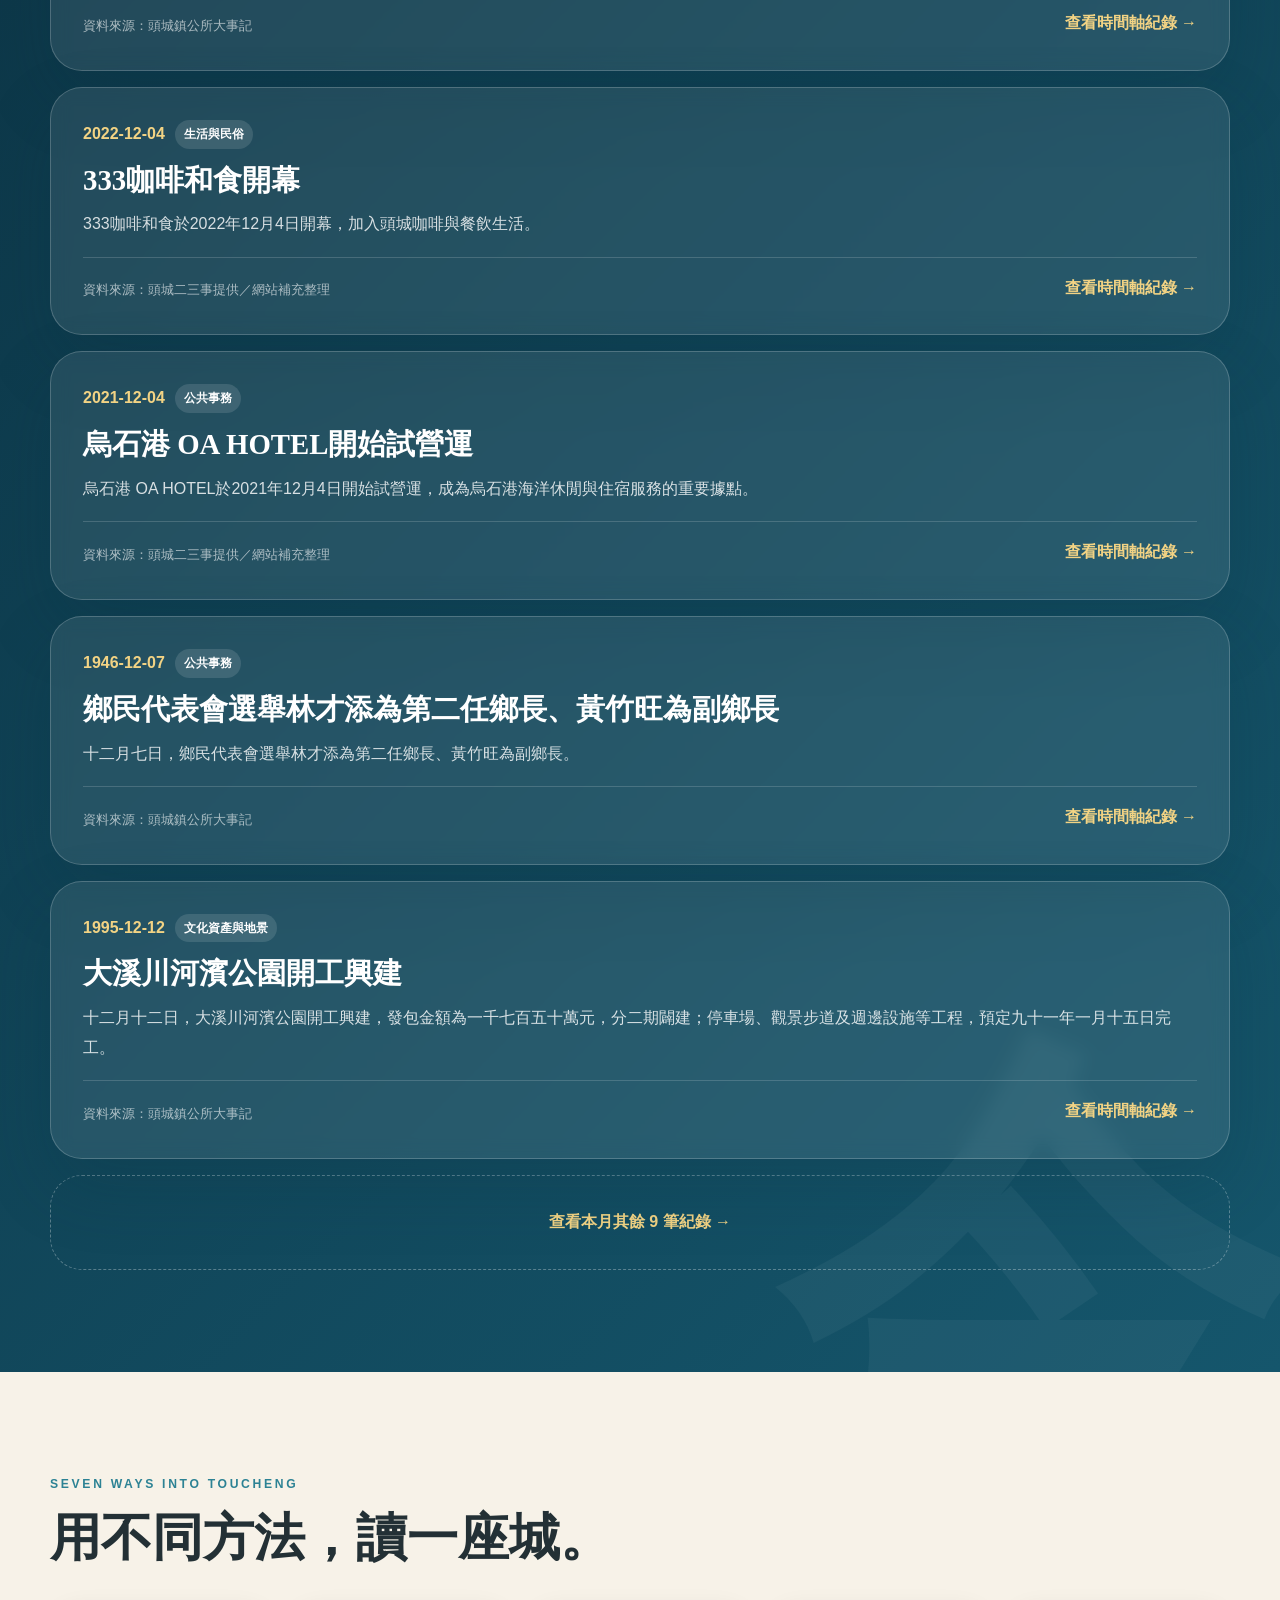
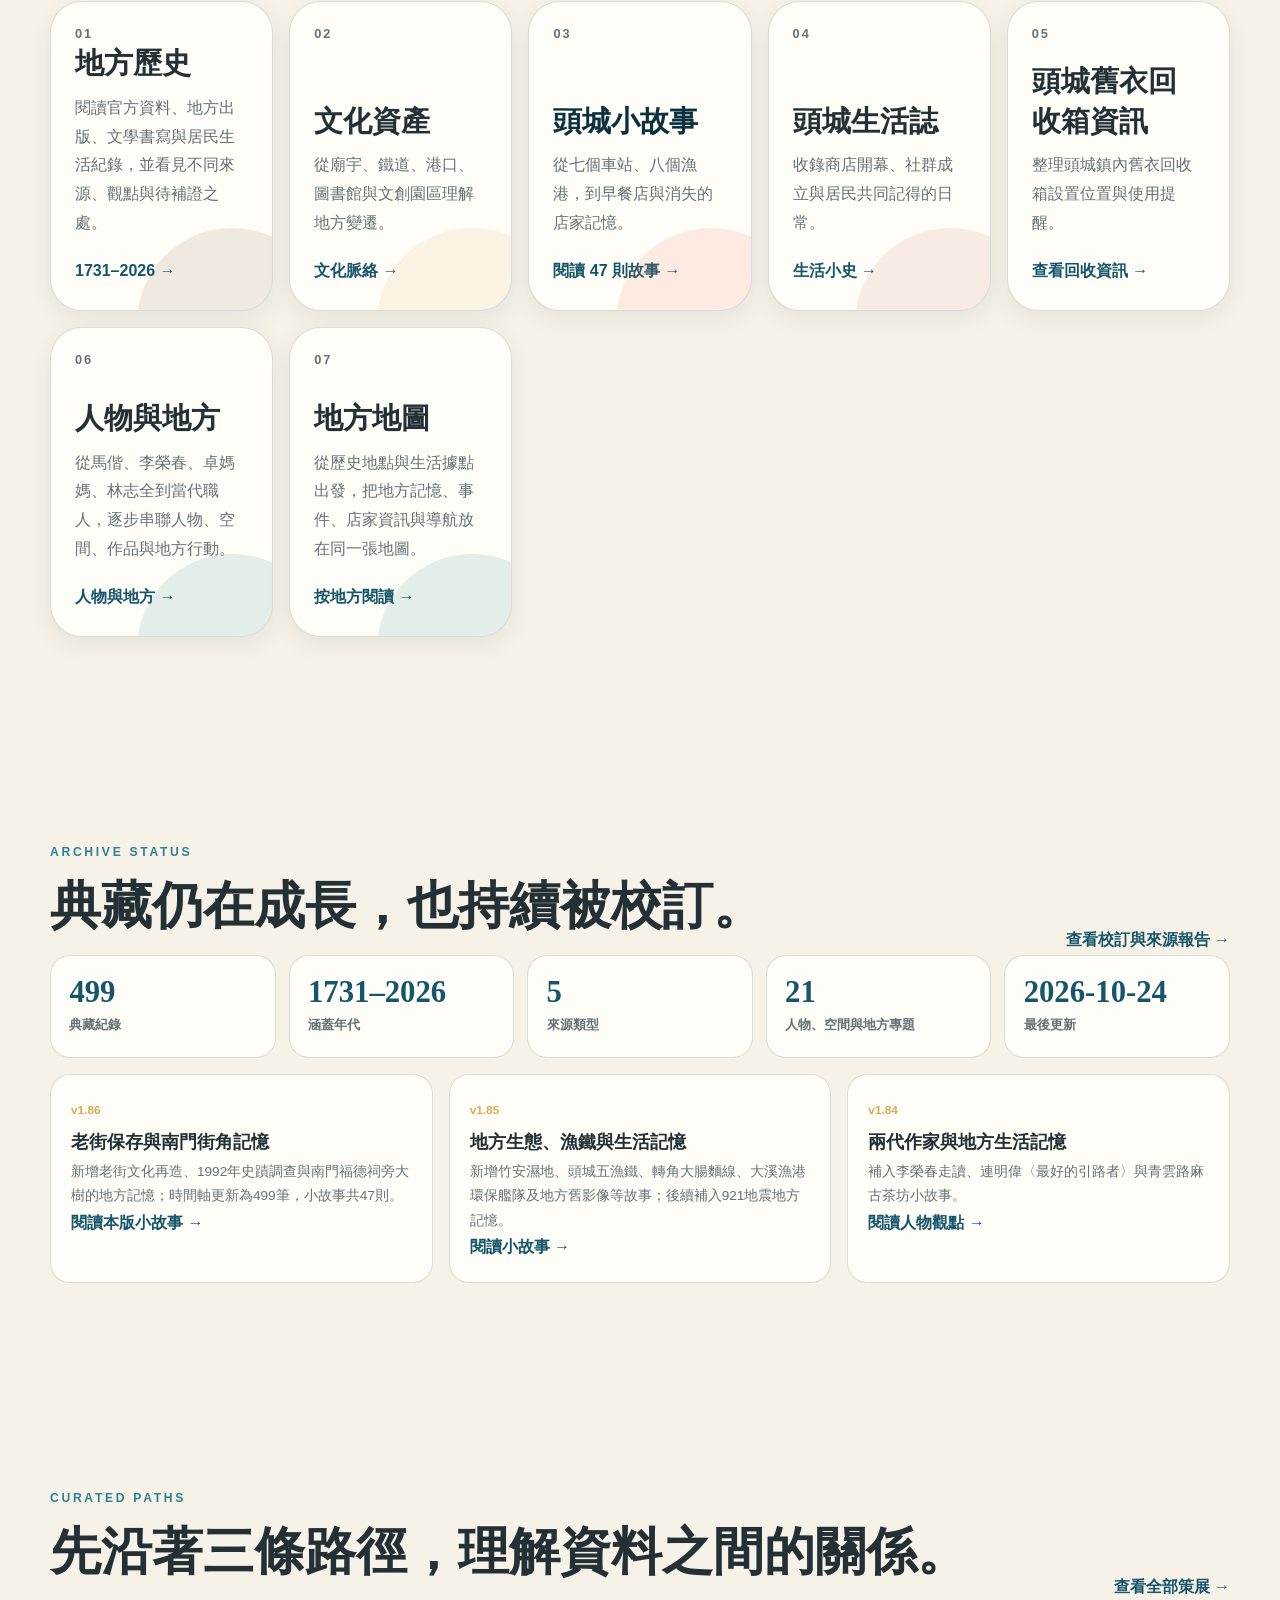
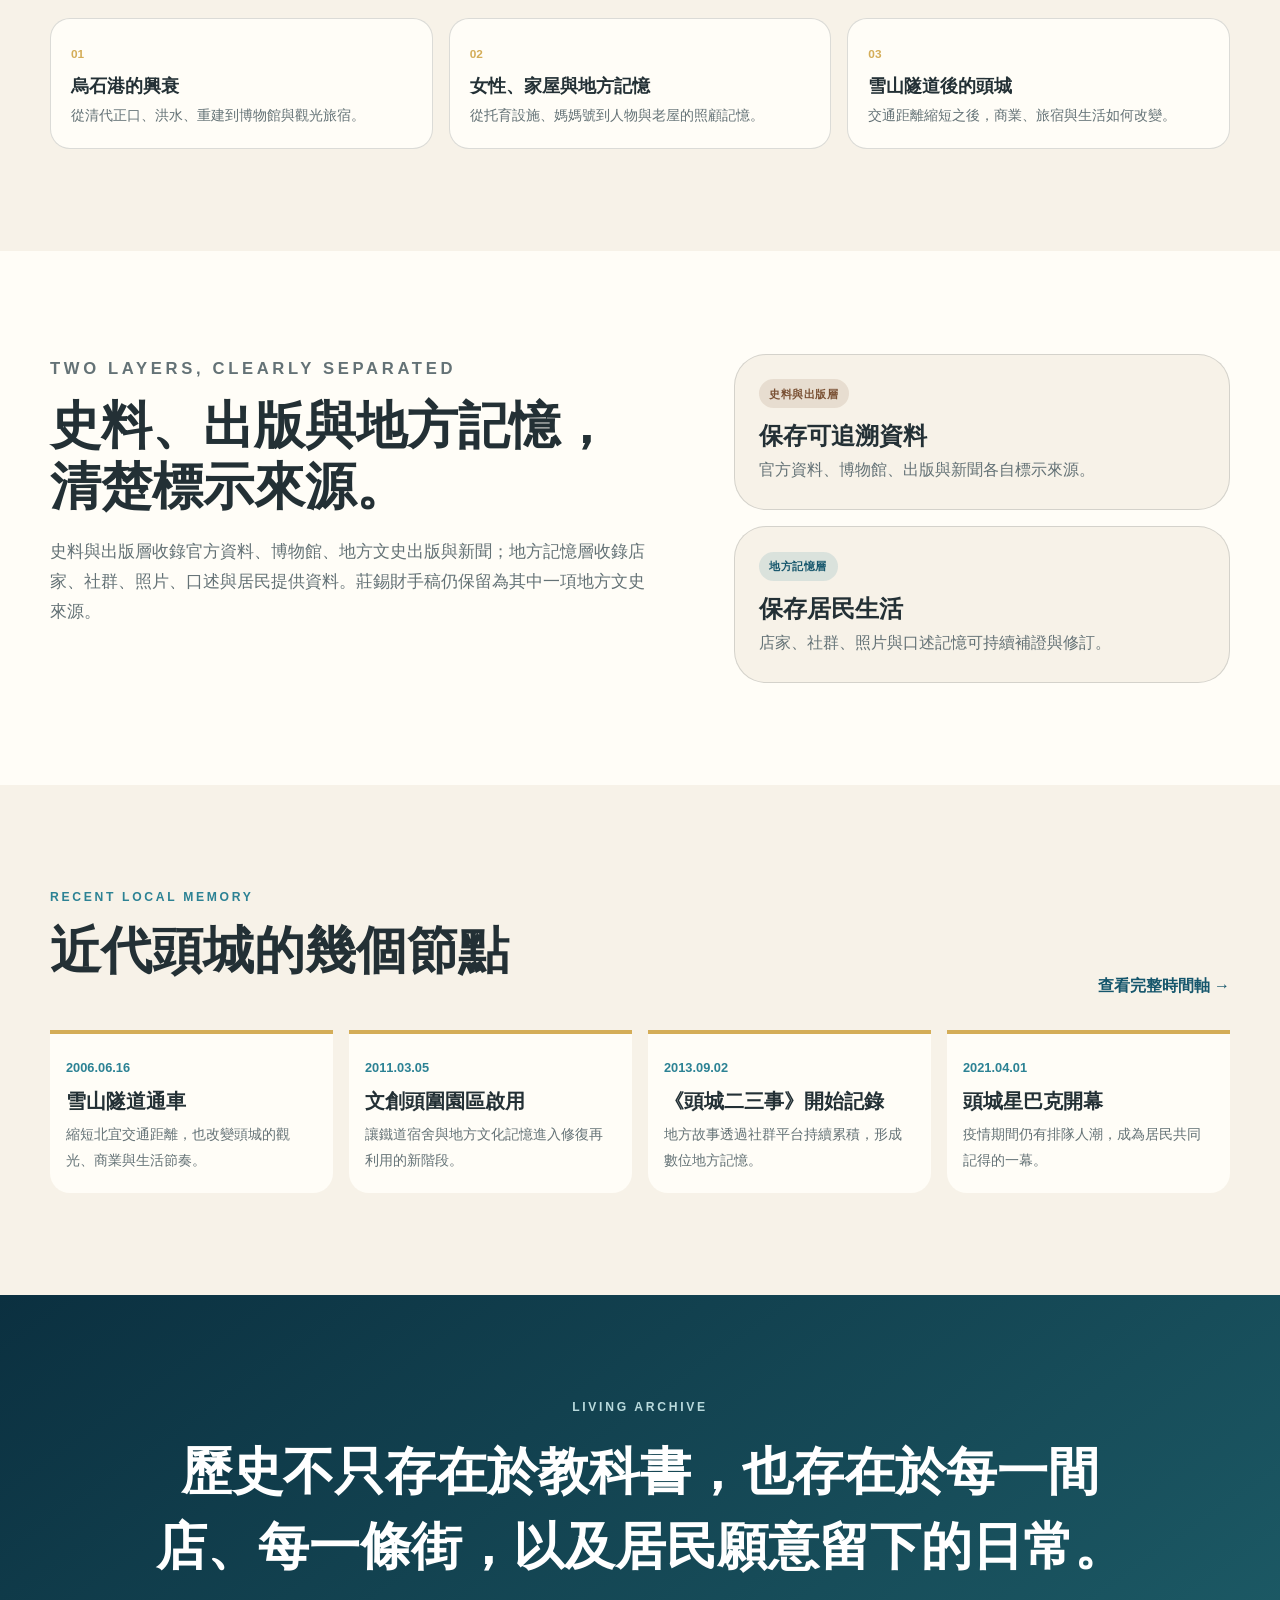
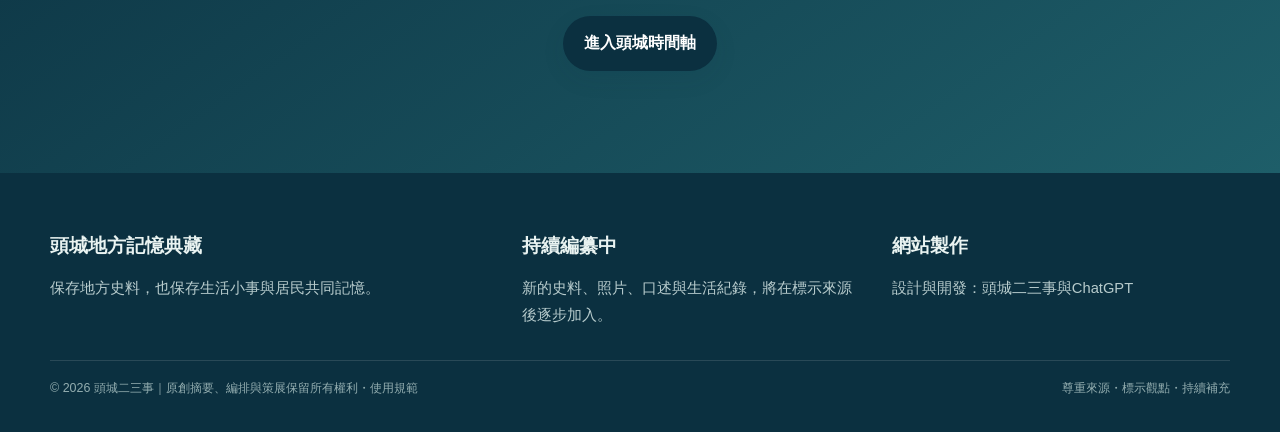
==== commit 0e6b3891: "GO" ====
--- a/index.html
+++ b/index.html
@@ -6,11 +6,11 @@
 <title>頭城地方記憶典藏｜Toucheng Heritage</title>
 <meta name="description" content="保存頭城地方史料、生活小事與共同記憶的持續編纂型數位典藏。">
 <link rel="icon" href="favicon.svg">
-<link rel="stylesheet" href="assets/css/style.css?update=20260906">
-<script defer src="assets/data/site-meta.js?update=20260906"></script>
-<script defer src="assets/js/app.js?v=1.85">
+<link rel="stylesheet" href="assets/css/style.css?update=20261024">
+<script defer src="assets/data/site-meta.js?update=20261024"></script>
+<script defer src="assets/js/app.js?v=1.86">
 </script>
-<script defer src="assets/js/history-today.js?update=20260906"></script>
+<script defer src="assets/js/history-today.js?update=20261024"></script>
 </head>
 <body>
 <header class="site-header">
@@ -116,7 +116,7 @@
 </div>
 </div>
 </section>
-<section class="section archive-dashboard"><div class="container"><div class="section-heading"><div><p class="eyebrow">Archive status</p><h2 class="section-title">典藏仍在成長，也持續被校訂。</h2></div><a class="text-link" href="audit.html">查看校訂與來源報告 →</a></div><div class="status-grid"><article><strong data-history-count>—</strong><span>典藏紀錄</span></article><article><strong data-site-coverage>—</strong><span>涵蓋年代</span></article><article><strong data-source-type-count>—</strong><span>來源類型</span></article><article><strong data-people-space-count>—</strong><span>人物、空間與地方專題</span></article><article><strong data-site-updated>—</strong><span>最後更新</span></article></div><div class="recent-update-grid"><article><time>v1.85</time><h3>地方生態、漁鐵與生活記憶</h3><p>新增竹安濕地、頭城五漁鐵、轉角大腸麵線、大溪漁港環保艦隊及地方舊影像等故事，時間軸更新為497筆。</p><a class="text-link" href="stories.html">閱讀本版小故事 →</a></article><article><time>v1.84</time><h3>兩代作家與地方生活記憶</h3><p>補入李榮春走讀、連明偉〈最好的引路者〉、李榮春生平資料，以及青雲路麻古茶坊小故事；時間軸更新為495筆。</p><a class="text-link" href="people.html#lian-mingwei-best-guide">閱讀人物觀點 →</a></article><article><time>v1.83</time><h3>正式發布與資料封版</h3><p>統一全站版本、快取與校訂資訊，正式封存492筆時間軸紀錄，並重新產生資料雜湊。</p><a class="text-link" href="audit.html">查看資料封版 →</a></article></div></div></section>
+<section class="section archive-dashboard"><div class="container"><div class="section-heading"><div><p class="eyebrow">Archive status</p><h2 class="section-title">典藏仍在成長，也持續被校訂。</h2></div><a class="text-link" href="audit.html">查看校訂與來源報告 →</a></div><div class="status-grid"><article><strong data-history-count>—</strong><span>典藏紀錄</span></article><article><strong data-site-coverage>—</strong><span>涵蓋年代</span></article><article><strong data-source-type-count>—</strong><span>來源類型</span></article><article><strong data-people-space-count>—</strong><span>人物、空間與地方專題</span></article><article><strong data-site-updated>—</strong><span>最後更新</span></article></div><div class="recent-update-grid"><article><time>v1.86</time><h3>老街保存與南門街角記憶</h3><p>新增老街文化再造、1992年史蹟調查與南門福德祠旁大樹的地方記憶；時間軸更新為499筆，小故事共47則。</p><a class="text-link" href="stories.html">閱讀本版小故事 →</a></article><article><time>v1.85</time><h3>地方生態、漁鐵與生活記憶</h3><p>新增竹安濕地、頭城五漁鐵、轉角大腸麵線、大溪漁港環保艦隊及地方舊影像等故事；後續補入921地震地方記憶。</p><a class="text-link" href="stories.html">閱讀小故事 →</a></article><article><time>v1.84</time><h3>兩代作家與地方生活記憶</h3><p>補入李榮春走讀、連明偉〈最好的引路者〉與青雲路麻古茶坊小故事。</p><a class="text-link" href="people.html#lian-mingwei-best-guide">閱讀人物觀點 →</a></article></div></div></section>
 <section class="section section-muted home-curations"><div class="container"><div class="section-heading"><div><p class="eyebrow">Curated paths</p><h2 class="section-title">先沿著三條路徑，理解資料之間的關係。</h2></div><a class="text-link" href="curations.html">查看全部策展 →</a></div><div class="curation-card-grid"><a href="curations.html#wushih-port"><span>01</span><h3>烏石港的興衰</h3><p>從清代正口、洪水、重建到博物館與觀光旅宿。</p></a><a href="curations.html#women-home"><span>02</span><h3>女性、家屋與地方記憶</h3><p>從托育設施、媽媽號到人物與老屋的照顧記憶。</p></a><a href="curations.html#after-snow-tunnel"><span>03</span><h3>雪山隧道後的頭城</h3><p>交通距離縮短之後，商業、旅宿與生活如何改變。</p></a></div></div></section>
 <section class="section dual-archive">
 <div class="container intro-grid">
--- a/assets/css/style.css
+++ b/assets/css/style.css
@@ -125,3 +125,19 @@
 
 /* v1.82：地方文獻起始頁 */
 .literature-hero{background:linear-gradient(135deg,#ebe8dc,#dfe8df)}.literature-feature{display:grid;grid-template-columns:minmax(230px,340px) minmax(0,1fr);gap:clamp(1.5rem,5vw,4rem);align-items:start}.literature-cover{margin:0;position:sticky;top:92px}.literature-cover img,.literature-reading img{width:100%;border-radius:var(--radius-lg);box-shadow:var(--shadow-lg)}.literature-cover figcaption,.literature-reading figcaption{margin-top:.65rem;color:var(--color-muted);font-size:.76rem;line-height:1.6}.literature-main h2{margin:.25rem 0 1rem;font:900 clamp(2rem,5vw,4rem)/1.1 var(--serif)}.literature-lead{font-size:1.05rem;line-height:1.95}.bibliography-card{display:grid;gap:0;margin:1.5rem 0;border:1px solid var(--color-line);border-radius:var(--radius-lg);overflow:hidden;background:var(--color-paper-strong)}.bibliography-card div{display:grid;grid-template-columns:105px 1fr;gap:1rem;padding:.8rem 1rem;border-bottom:1px solid var(--color-line)}.bibliography-card div:last-child{border-bottom:0}.bibliography-card dt{font-weight:900;color:var(--color-ocean-500)}.bibliography-card dd{margin:0}.literature-actions{display:flex;flex-wrap:wrap;gap:.6rem}.literature-reading{display:grid;grid-template-columns:minmax(0,1.15fr) minmax(260px,.85fr);gap:clamp(1.5rem,5vw,4rem);align-items:center}.literature-reading p{line-height:1.9}.literature-reading figure{margin:0}.literature-index{display:grid;grid-template-columns:repeat(2,minmax(0,1fr));gap:1rem}.literature-index article{padding:1.3rem;border:1px solid var(--color-line);border-radius:var(--radius-lg);background:var(--color-paper-strong)}.literature-index span{color:var(--color-rice);font-size:.76rem;font-weight:900}.literature-index h3{margin:.4rem 0 .6rem;font:900 1.2rem var(--serif)}.literature-index p{color:var(--color-muted);line-height:1.7}.literature-note{display:grid;grid-template-columns:minmax(240px,.7fr) minmax(0,1.3fr);gap:2rem}.literature-note p{line-height:1.85}@media(max-width:760px){.literature-feature,.literature-reading,.literature-note{grid-template-columns:1fr}.literature-cover{position:static;max-width:420px}.literature-index{grid-template-columns:1fr}.bibliography-card div{grid-template-columns:1fr;gap:.2rem}.literature-actions .btn{width:100%}}
+
+/* Incremental story sections, source bibliography and community recollections. */
+.story-sections section + section{margin-top:1.8rem}
+.story-sections h3,.story-social-echo h3{line-height:1.5}
+.story-sections p,.story-memory p{white-space:pre-line;line-height:1.9}
+.story-route{padding-left:1.5rem;display:grid;gap:.65rem}
+.story-route span{display:block;font-size:.9rem;line-height:1.7}
+.story-memory{margin:1rem 0;padding:1rem 1.2rem;border:1px solid var(--line,#ddd);border-radius:12px;background:var(--paper,#faf8f3)}
+.story-memory h4{margin:0;font-size:1.1rem}.story-memory-role,.story-memory-note{font-size:.88rem}
+.story-memory blockquote{margin:.75rem 0;border-left:3px solid var(--accent,#8b523d);padding-left:1rem}
+.archive-source-records{padding-left:1.3rem;overflow-wrap:anywhere;font-size:.92rem;line-height:1.8}
+.archive-source-records li+li{margin-top:1rem}.archive-source-records p{margin:.25rem 0;font-size:.88rem;line-height:1.7}
+.craft-supplement h4{margin:1.3rem 0 .6rem;font-size:1.15rem}.craft-supplement h5{font-size:1rem;margin:1rem 0 .4rem}
+.place-related-stories,.place-supplement-sources{margin-top:1.5rem;min-width:0}.place-related-stories a{margin:.6rem 0;overflow-wrap:anywhere}
+.story-evidence-layers{padding-left:1.5rem;line-height:1.8}
+@media(max-width:600px){.story-memory{padding:.85rem}.story-sections h3{font-size:1.15rem}.story-route{padding-left:1.3rem}}
